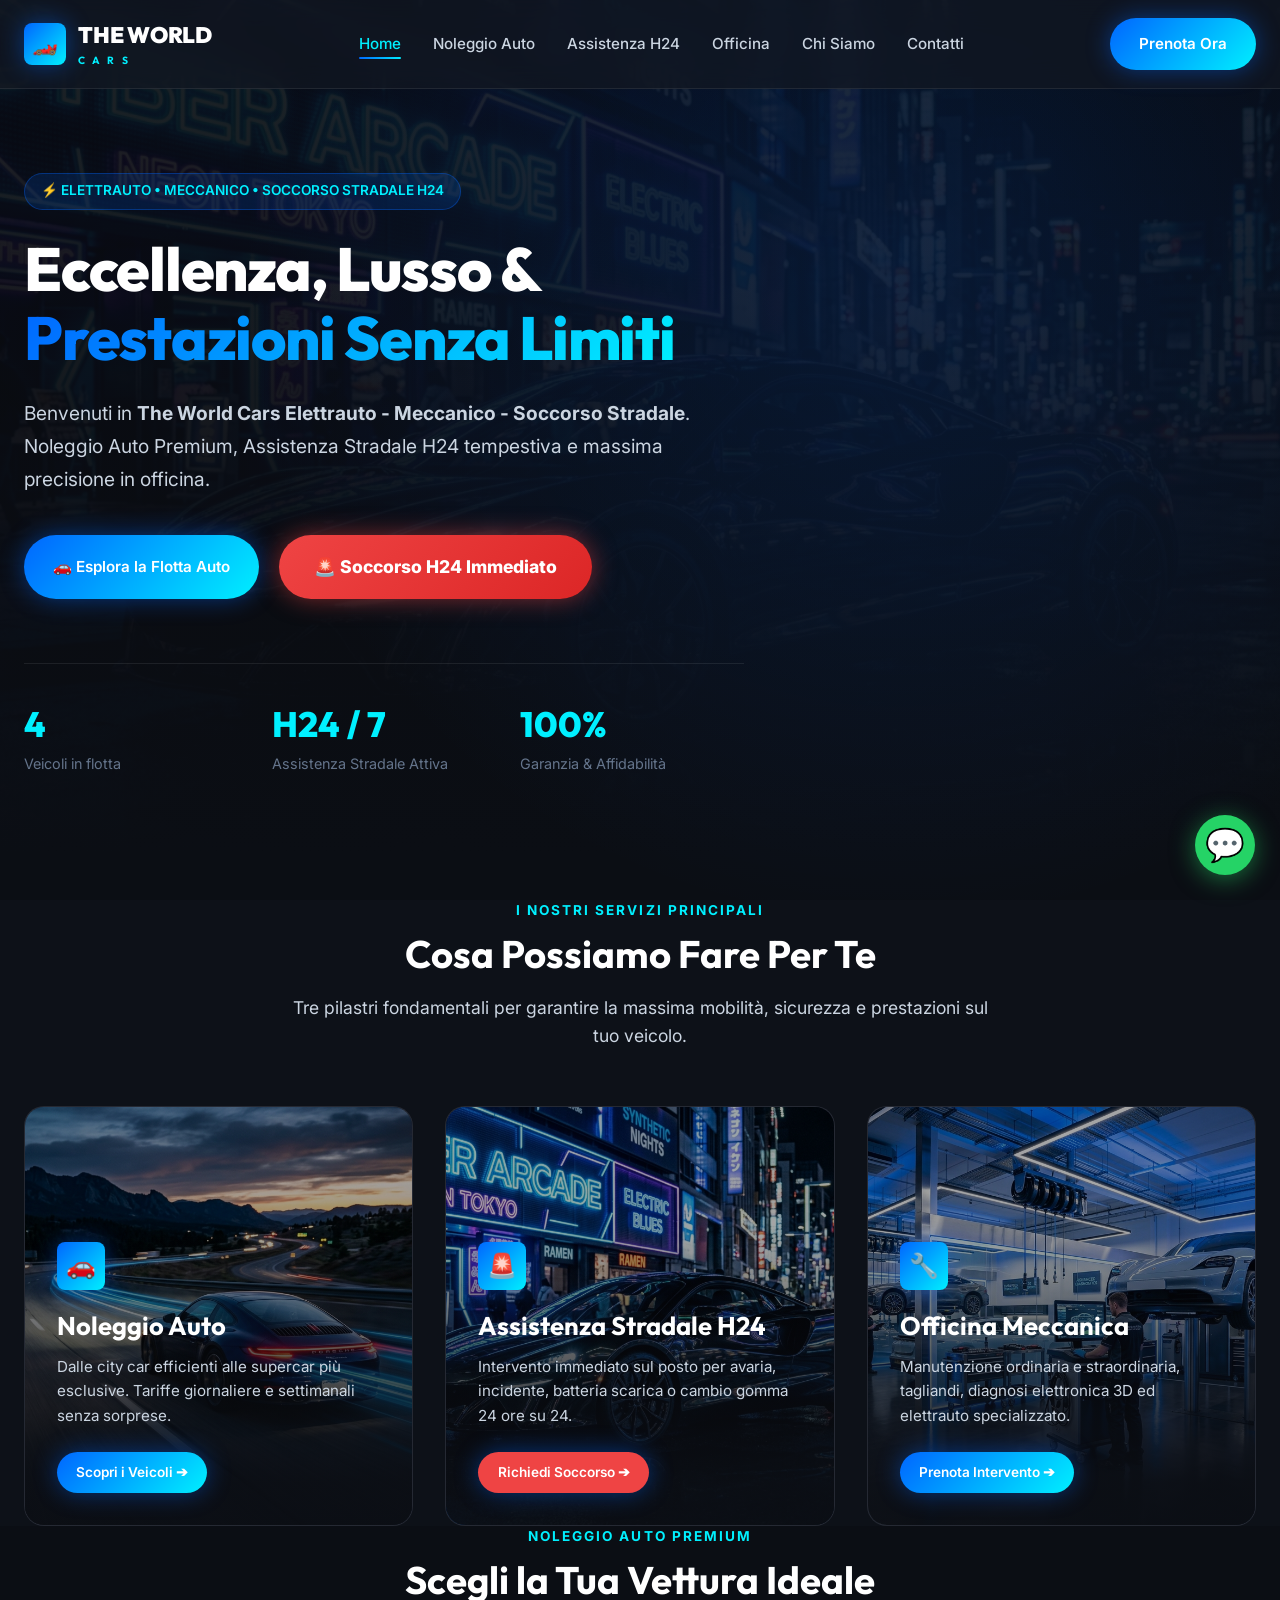
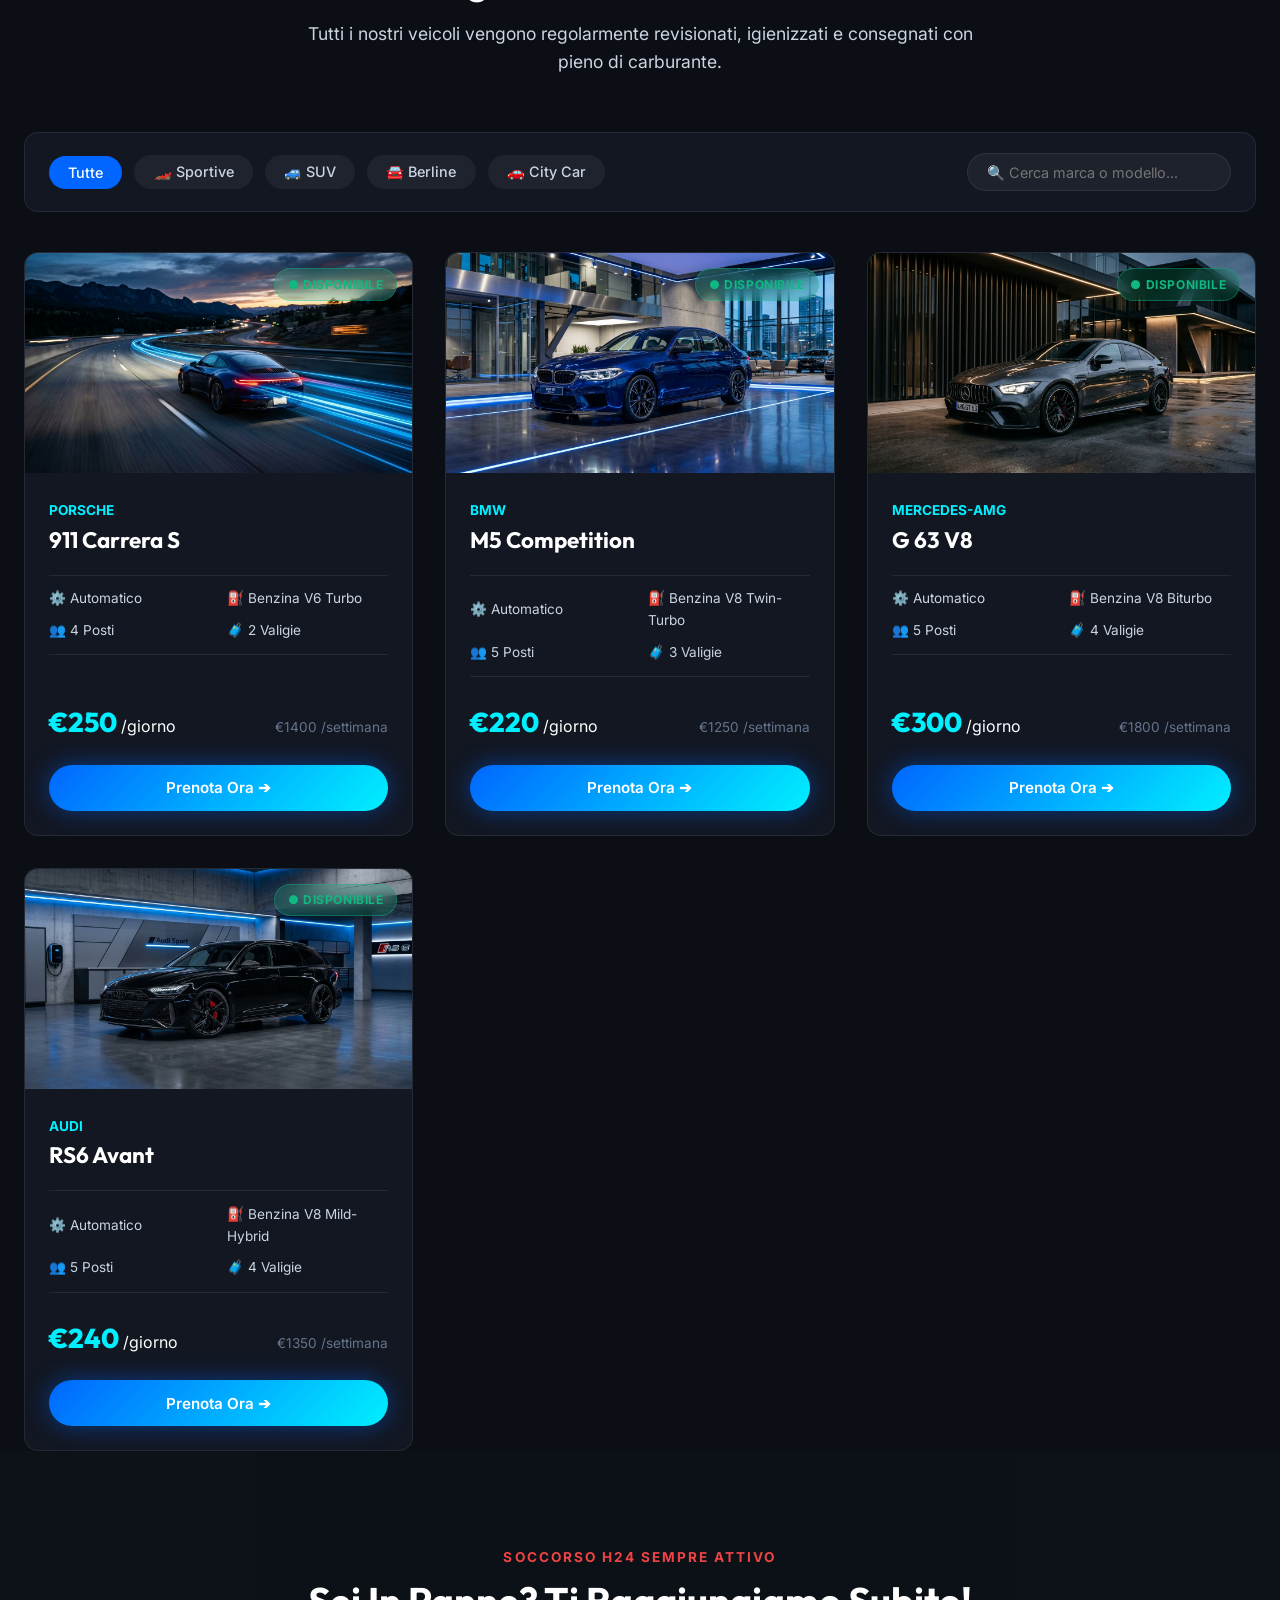
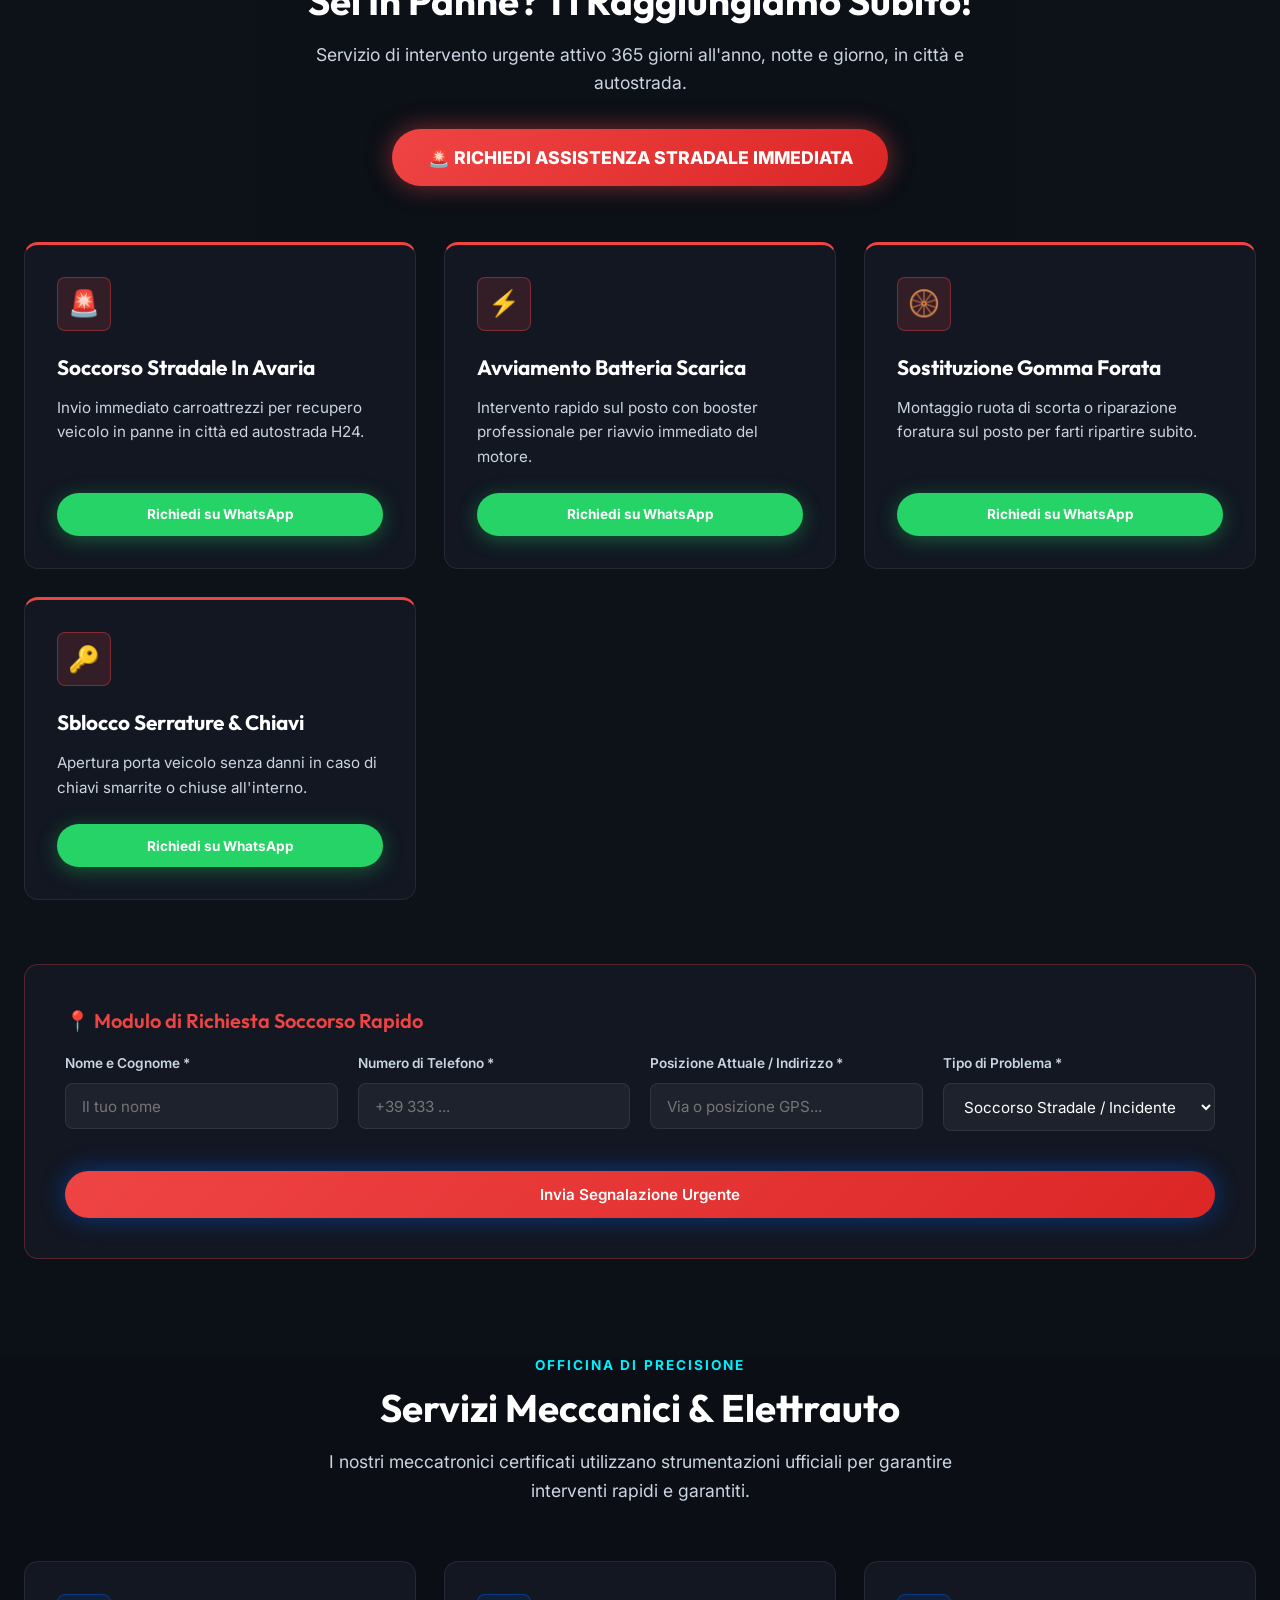
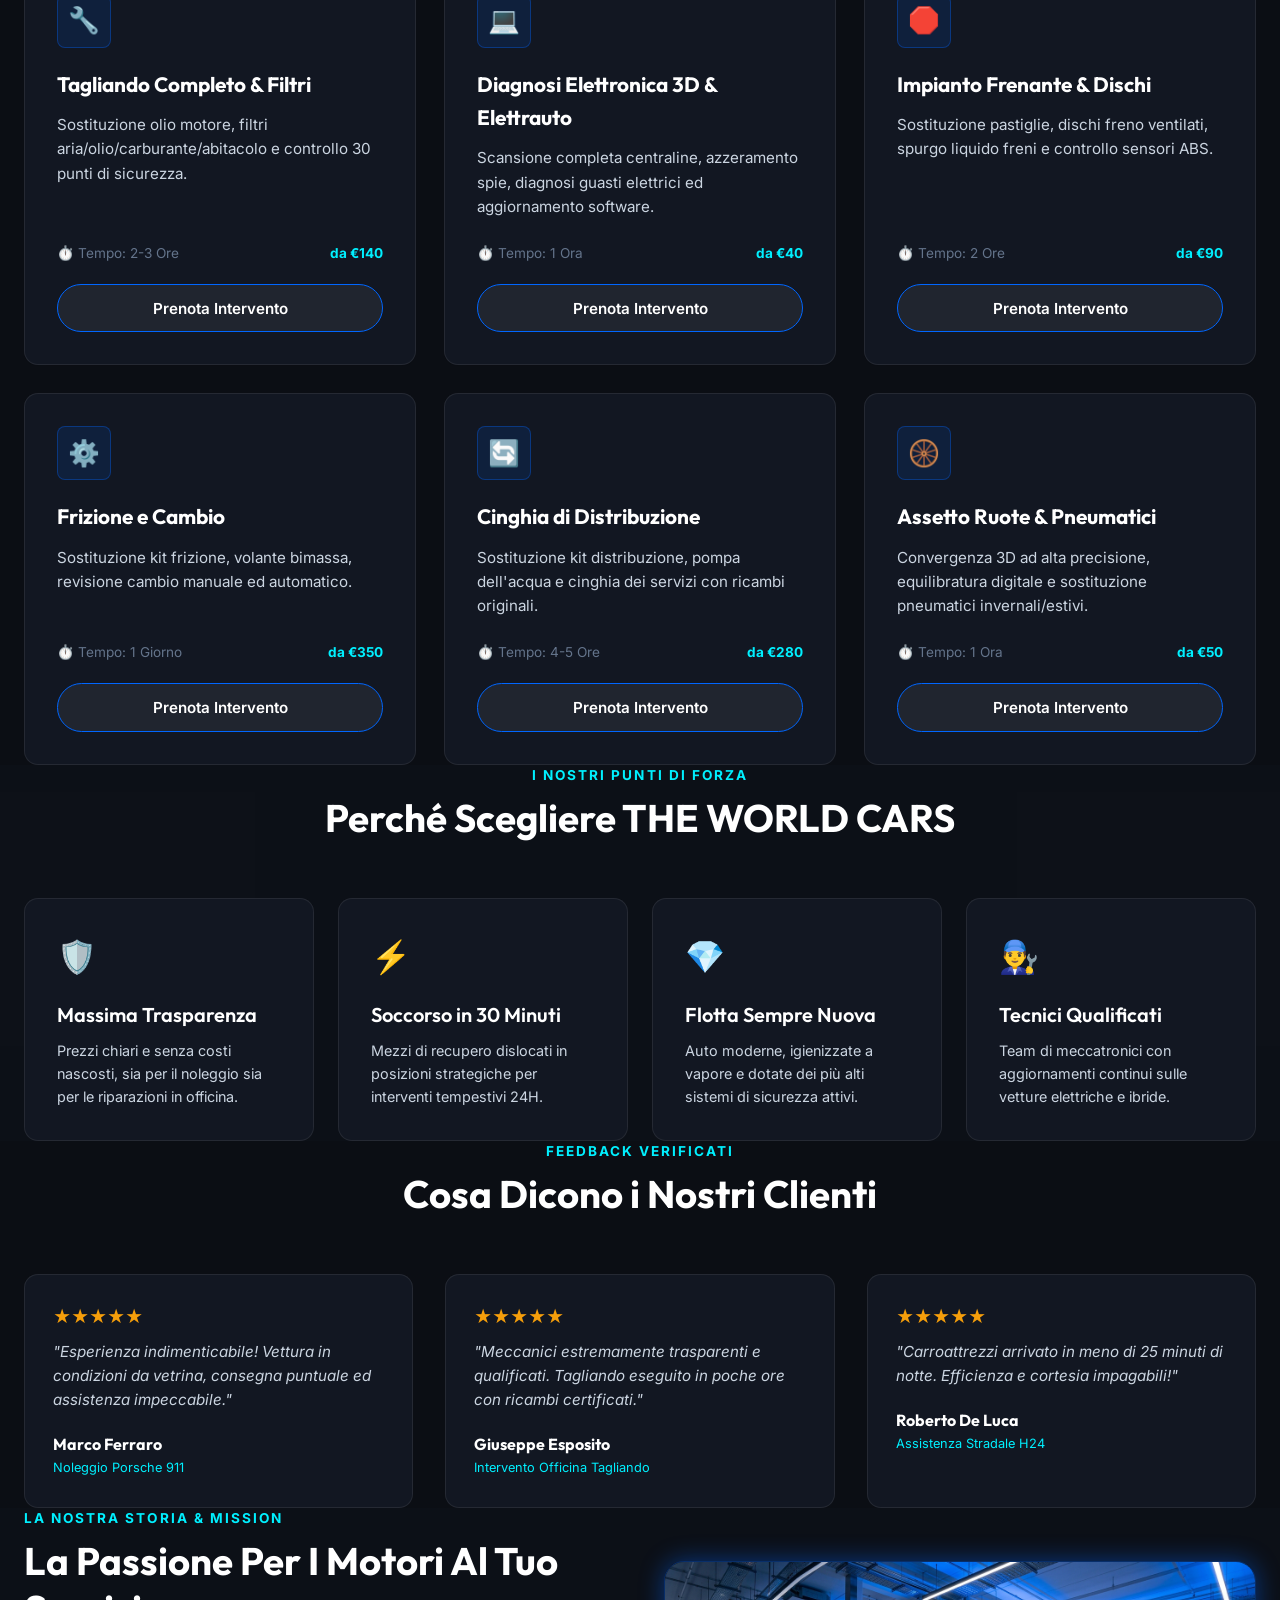
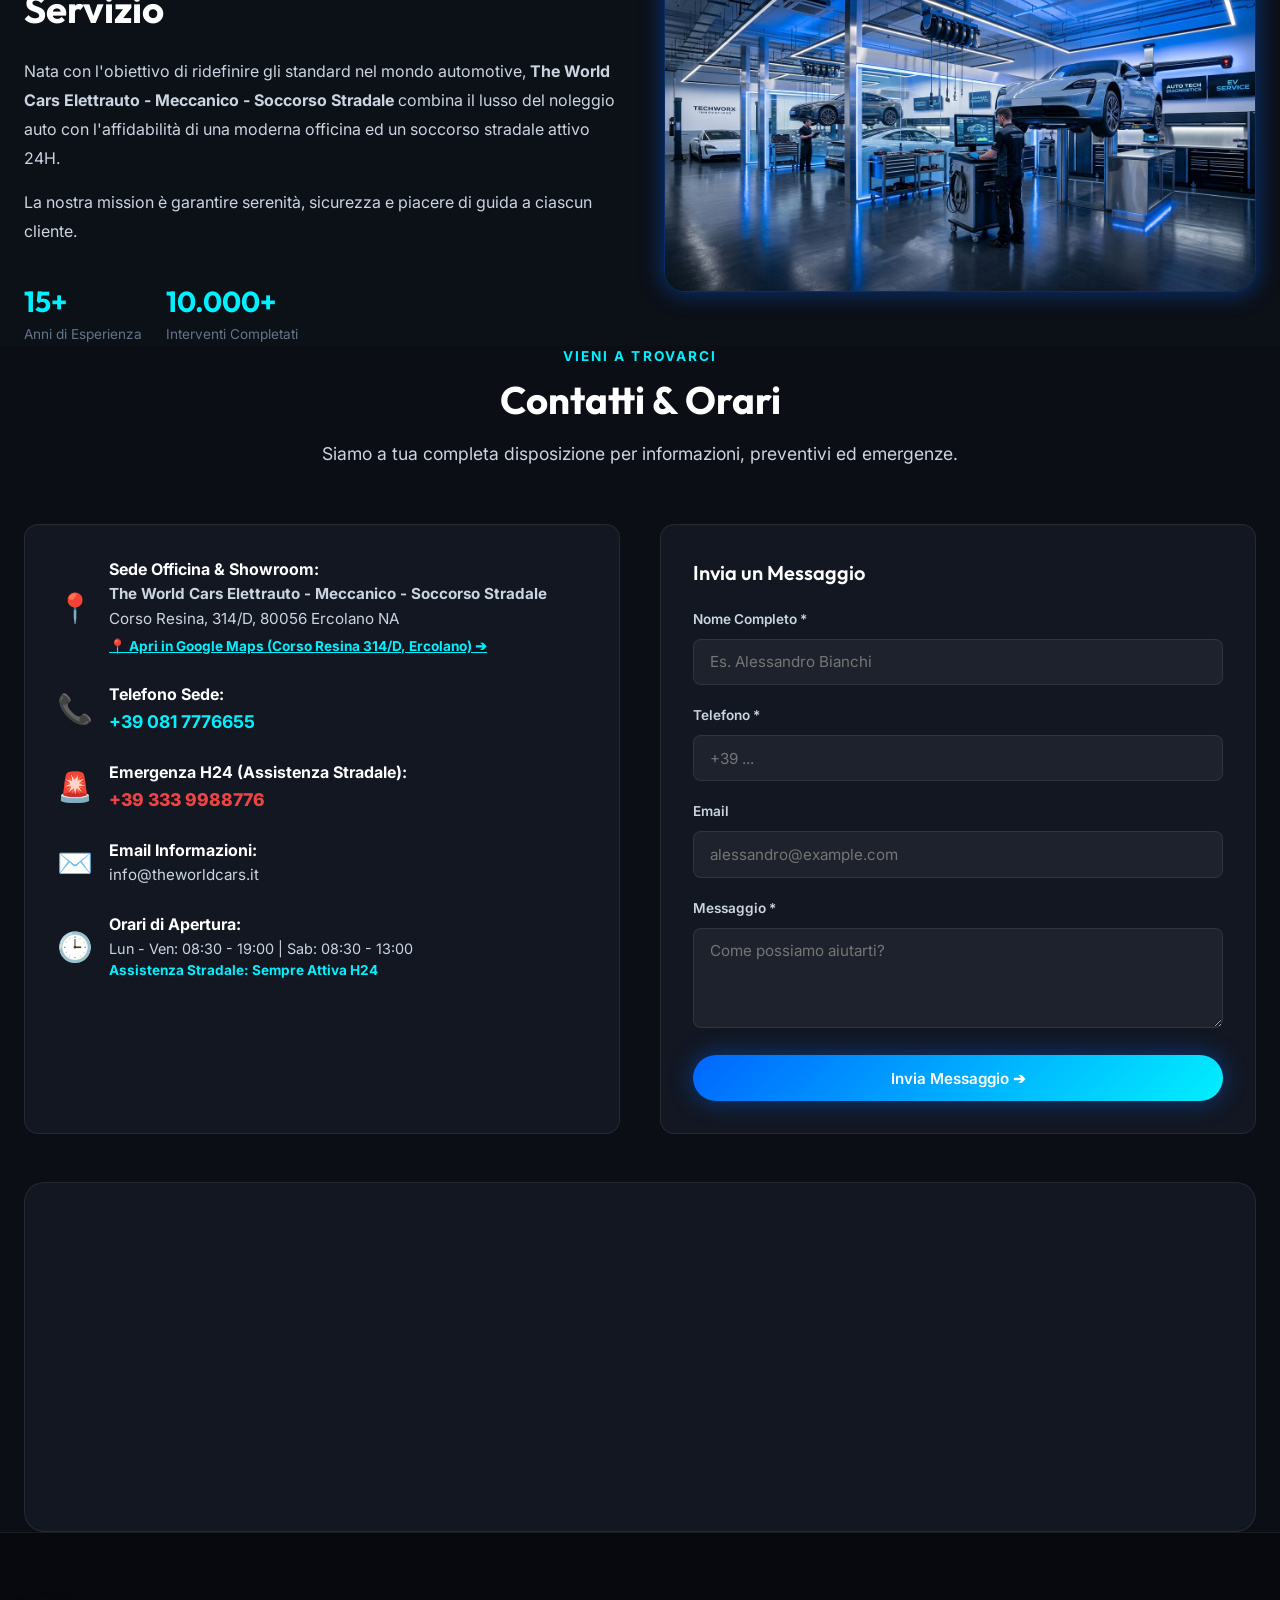
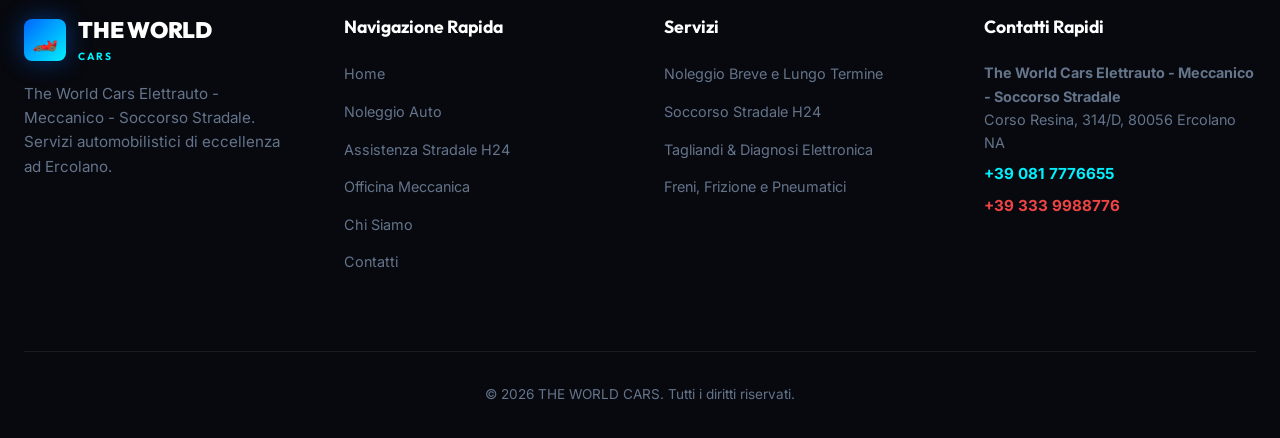
==== the-world-cars/index.html @ 3d1349ff "Versione Aggioranata SIto" ====
<!DOCTYPE html>
<html lang="it">
<head>
  <meta charset="UTF-8">
  <meta name="viewport" content="width=device-width, initial-scale=1.0">
  <title>THE WORLD CARS | Noleggio Auto, Assistenza Stradale H24 & Officina Meccanica</title>

  <!-- SEO & Meta Tags -->
  <meta name="description" content="The World Cars Elettrauto - Meccanico - Soccorso Stradale a Ercolano (NA). Noleggio auto di lusso, assistenza stradale H24 immediata ed officina meccatronica.">
  <meta name="keywords" content="noleggio auto, assistenza stradale 24h, soccorso stradale, elettrauto Ercolano, officina meccanica Ercolano, Corso Resina">
  <meta name="author" content="THE WORLD CARS">
  <meta name="robots" content="index, follow">

  <!-- Open Graph / Social Sharing -->
  <meta property="og:type" content="website">
  <meta property="og:title" content="THE WORLD CARS - Elettrauto, Meccanico & Soccorso Stradale">
  <meta property="og:description" content="Corso Resina 314/D Ercolano NA. Noleggio flotta premium, riparazioni officina e soccorso stradale 24H.">
  <meta property="og:image" content="./assets/images/hero_car.jpg">

  <!-- Stylesheet -->
  <link rel="stylesheet" href="./css/style.css">
</head>
<body>

  <!-- Floating WhatsApp Action Button -->
  <a href="https://wa.me/393339988776" id="whatsapp-float-btn" class="whatsapp-float" target="_blank" aria-label="Contattaci su WhatsApp">
    💬
  </a>

  <!-- Header Navigation -->
  <header class="navbar">
    <div class="container nav-container">
      <a href="#home" class="brand-logo">
        <div class="brand-icon">🏎️</div>
        <div>
          <span>THE WORLD</span>
          <span style="color: var(--accent-cyan); display: block; font-size: 0.65rem; font-weight: 700; letter-spacing: 0.25em;">C A R S</span>
        </div>
      </a>

      <nav>
        <ul class="nav-links">
          <li><a href="#home" class="nav-link active">Home</a></li>
          <li><a href="#noleggio" class="nav-link">Noleggio Auto</a></li>
          <li><a href="#assistenza" class="nav-link">Assistenza H24</a></li>
          <li><a href="#officina" class="nav-link">Officina</a></li>
          <li><a href="#chi-siamo" class="nav-link">Chi Siamo</a></li>
          <li><a href="#contatti" class="nav-link">Contatti</a></li>
        </ul>
      </nav>

      <div class="nav-actions">
        <a href="#noleggio" class="btn btn-primary">Prenota Ora</a>
        <button class="mobile-toggle" aria-label="Menu Mobile">☰</button>
      </div>
    </div>
  </header>

  <!-- HOME SECTION -->
  <section id="home" class="hero">
    <img src="./assets/images/hero_car.jpg" alt="THE WORLD CARS Supercar" class="hero-bg">
    <div class="hero-overlay"></div>
    <div class="container">
      <div class="hero-content">
        <div class="hero-badge">
          ⚡ ELETTRAUTO • MECCANICO • SOCCORSO STRADALE H24
        </div>
        <h1 class="heading-lg hero-title">
          Eccellenza, Lusso & <br>
          <span class="text-gradient">Prestazioni Senza Limiti</span>
        </h1>
        <p class="hero-desc">
          Benvenuti in <strong>The World Cars Elettrauto - Meccanico - Soccorso Stradale</strong>. Noleggio Auto Premium, Assistenza Stradale H24 tempestiva e massima precisione in officina.
        </p>
        <div class="hero-buttons">
          <a href="#noleggio" class="btn btn-primary">🚗 Esplora la Flotta Auto</a>
          <a href="#assistenza" class="btn btn-emergency">🚨 Soccorso H24 Immediato</a>
        </div>

        <div class="hero-stats">
          <div class="stat-item">
            <h3 id="hero-cars-count">4</h3>
            <p>Veicoli in flotta</p>
          </div>
          <div class="stat-item">
            <h3>H24 / 7</h3>
            <p>Assistenza Stradale Attiva</p>
          </div>
          <div class="stat-item">
            <h3>100%</h3>
            <p>Garanzia & Affidabilità</p>
          </div>
        </div>
      </div>
    </div>
  </section>

  <!-- TRE CATEGORIE PRINCIPALI -->
  <section class="container">
    <div class="section-header">
      <span class="section-subtitle">I Nostri Servizi Principali</span>
      <h2 class="heading-md">Cosa Possiamo Fare Per Te</h2>
      <p>Tre pilastri fondamentali per garantire la massima mobilità, sicurezza e prestazioni sul tuo veicolo.</p>
    </div>

    <div class="categories-grid">
      <div class="category-card">
        <img src="./assets/images/car_porsche_911.jpg" alt="Noleggio Auto">
        <div class="category-overlay"></div>
        <div class="category-content">
          <div class="category-icon">🚗</div>
          <h3>Noleggio Auto</h3>
          <p>Dalle city car efficienti alle supercar più esclusive. Tariffe giornaliere e settimanali senza sorprese.</p>
          <a href="#noleggio" class="btn btn-primary" style="font-size: 0.85rem; padding: 0.6rem 1.2rem;">Scopri i Veicoli ➔</a>
        </div>
      </div>

      <div class="category-card">
        <img src="./assets/images/hero_car.jpg" alt="Assistenza Stradale H24">
        <div class="category-overlay"></div>
        <div class="category-content">
          <div class="category-icon">🚨</div>
          <h3>Assistenza Stradale H24</h3>
          <p>Intervento immediato sul posto per avaria, incidente, batteria scarica o cambio gomma 24 ore su 24.</p>
          <a href="#assistenza" class="btn btn-primary" style="font-size: 0.85rem; padding: 0.6rem 1.2rem; background: var(--status-rented);">Richiedi Soccorso ➔</a>
        </div>
      </div>

      <div class="category-card">
        <img src="./assets/images/workshop_main.jpg" alt="Officina Meccanica">
        <div class="category-overlay"></div>
        <div class="category-content">
          <div class="category-icon">🔧</div>
          <h3>Officina Meccanica</h3>
          <p>Manutenzione ordinaria e straordinaria, tagliandi, diagnosi elettronica 3D ed elettrauto specializzato.</p>
          <a href="#officina" class="btn btn-primary" style="font-size: 0.85rem; padding: 0.6rem 1.2rem;">Prenota Intervento ➔</a>
        </div>
      </div>
    </div>
  </section>

  <!-- NOLEGGIO AUTO SECTION -->
  <section id="noleggio" class="container">
    <div class="section-header">
      <span class="section-subtitle">Noleggio Auto Premium</span>
      <h2 class="heading-md">Scegli la Tua Vettura Ideale</h2>
      <p>Tutti i nostri veicoli vengono regolarmente revisionati, igienizzati e consegnati con pieno di carburante.</p>
    </div>

    <div class="filter-bar">
      <div class="filter-group">
        <button class="filter-btn active" onclick="filterCategory('all', this)">Tutte</button>
        <button class="filter-btn" onclick="filterCategory('Sportive', this)">🏎️ Sportive</button>
        <button class="filter-btn" onclick="filterCategory('SUV', this)">🚙 SUV</button>
        <button class="filter-btn" onclick="filterCategory('Berline', this)">🚘 Berline</button>
        <button class="filter-btn" onclick="filterCategory('City Car', this)">🚗 City Car</button>
      </div>

      <input type="text" class="search-input" placeholder="🔍 Cerca marca o modello..." oninput="handleCarSearch(this.value)">
    </div>

    <div id="cars-grid-container" class="cars-grid">
      <!-- Generated dynamically by app.js -->
    </div>
  </section>

  <!-- ASSISTENZA STRADALE H24 SECTION -->
  <section id="assistenza">
    <div class="container">
      <div class="section-header">
        <span class="section-subtitle" style="color: #EF4444;">Soccorso H24 Sempre Attivo</span>
        <h2 class="heading-md">Sei In Panne? Ti Raggiungiamo Subito!</h2>
        <p>Servizio di intervento urgente attivo 365 giorni all'anno, notte e giorno, in città e autostrada.</p>
        <div style="margin-top: 2rem;">
          <button class="btn btn-emergency" onclick="requestEmergencyWhatsAppEnhanced('Soccorso Generico Immediato')">
            🚨 RICHIEDI ASSISTENZA STRADALE IMMEDIATA
          </button>
        </div>
      </div>

      <div id="assistenza-grid-container" class="services-grid">
        <!-- Rendered by app.js -->
      </div>

      <div class="glass-card" style="margin-top: 4rem; padding: 2.5rem; border-color: rgba(239,68,68,0.3);">
        <h3 class="heading-sm" style="margin-bottom: 1rem; color: #EF4444;">📍 Modulo di Richiesta Soccorso Rapido</h3>
        <form id="emergency-form" style="display: grid; grid-template-columns: repeat(auto-fit, minmax(240px, 1fr)); gap: 1.25rem;">
          <input type="text" name="website_hp" style="display:none" tabindex="-1" autocomplete="off">

          <div class="form-group">
            <label class="form-label">Nome e Cognome *</label>
            <input type="text" class="form-control" name="clientName" placeholder="Il tuo nome" required>
          </div>
          <div class="form-group">
            <label class="form-label">Numero di Telefono *</label>
            <input type="tel" class="form-control" name="phone" placeholder="+39 333 ..." required>
          </div>
          <div class="form-group">
            <label class="form-label">Posizione Attuale / Indirizzo *</label>
            <input type="text" class="form-control" name="location" placeholder="Via o posizione GPS..." required>
          </div>
          <div class="form-group">
            <label class="form-label">Tipo di Problema *</label>
            <select class="form-control" name="serviceType" required>
              <option value="Soccorso Stradale">Soccorso Stradale / Incidente</option>
              <option value="Batteria Scarica">Batteria Scarica</option>
              <option value="Foratura Gomma">Pneumatico Forato</option>
              <option value="Guasto Meccanico">Guasto Meccanico / Spie Accese</option>
            </select>
          </div>
          <div style="grid-column: 1/-1;">
            <button type="submit" class="btn btn-primary" style="background: linear-gradient(135deg, #EF4444 0%, #DC2626 100%); width: 100%;">
              Invia Segnalazione Urgente
            </button>
          </div>
        </form>
      </div>
    </div>
  </section>

  <!-- OFFICINA MECCANICA SECTION -->
  <section id="officina" class="container">
    <div class="section-header">
      <span class="section-subtitle">Officina di Precisione</span>
      <h2 class="heading-md">Servizi Meccanici & Elettrauto</h2>
      <p>I nostri meccatronici certificati utilizzano strumentazioni ufficiali per garantire interventi rapidi e garantiti.</p>
    </div>

    <div id="officina-grid-container" class="services-grid">
      <!-- Rendered dynamically by app.js -->
    </div>
  </section>

  <!-- PERCHÈ SCEGLIERE NOI -->
  <section class="container">
    <div class="section-header">
      <span class="section-subtitle">I Nostri Punti di Forza</span>
      <h2 class="heading-md">Perché Scegliere THE WORLD CARS</h2>
    </div>

    <div class="features-grid">
      <div class="glass-card feature-box">
        <div class="feature-icon">🛡️</div>
        <h3 class="heading-sm" style="margin-bottom: 0.5rem;">Massima Trasparenza</h3>
        <p style="color: var(--text-secondary); font-size: 0.9rem;">Prezzi chiari e senza costi nascosti, sia per il noleggio sia per le riparazioni in officina.</p>
      </div>
      <div class="glass-card feature-box">
        <div class="feature-icon">⚡</div>
        <h3 class="heading-sm" style="margin-bottom: 0.5rem;">Soccorso in 30 Minuti</h3>
        <p style="color: var(--text-secondary); font-size: 0.9rem;">Mezzi di recupero dislocati in posizioni strategiche per interventi tempestivi 24H.</p>
      </div>
      <div class="glass-card feature-box">
        <div class="feature-icon">💎</div>
        <h3 class="heading-sm" style="margin-bottom: 0.5rem;">Flotta Sempre Nuova</h3>
        <p style="color: var(--text-secondary); font-size: 0.9rem;">Auto moderne, igienizzate a vapore e dotate dei più alti sistemi di sicurezza attivi.</p>
      </div>
      <div class="glass-card feature-box">
        <div class="feature-icon">👨‍🔧</div>
        <h3 class="heading-sm" style="margin-bottom: 0.5rem;">Tecnici Qualificati</h3>
        <p style="color: var(--text-secondary); font-size: 0.9rem;">Team di meccatronici con aggiornamenti continui sulle vetture elettriche e ibride.</p>
      </div>
    </div>
  </section>

  <!-- RECENSIONI CLIENTI -->
  <section class="container">
    <div class="section-header">
      <span class="section-subtitle">Feedback Verificati</span>
      <h2 class="heading-md">Cosa Dicono i Nostri Clienti</h2>
    </div>

    <div id="reviews-grid-container" style="display: grid; grid-template-columns: repeat(auto-fit, minmax(300px, 1fr)); gap: 2rem;">
      <!-- Rendered by app.js -->
    </div>
  </section>

  <!-- CHI SIAMO SECTION -->
  <section id="chi-siamo" class="container">
    <div style="display: grid; grid-template-columns: repeat(auto-fit, minmax(320px, 1fr)); gap: 3rem; align-items: center;">
      <div>
        <span class="section-subtitle">La Nostra Storia & Mission</span>
        <h2 class="heading-md" style="margin-bottom: 1.5rem;">La Passione Per I Motori Al Tuo Servizio</h2>
        <p style="color: var(--text-secondary); margin-bottom: 1rem; line-height: 1.8;">
          Nata con l'obiettivo di ridefinire gli standard nel mondo automotive, <strong>The World Cars Elettrauto - Meccanico - Soccorso Stradale</strong> combina il lusso del noleggio auto con l'affidabilità di una moderna officina ed un soccorso stradale attivo 24H.
        </p>
        <p style="color: var(--text-secondary); margin-bottom: 2rem; line-height: 1.8;">
          La nostra mission è garantire serenità, sicurezza e piacere di guida a ciascun cliente.
        </p>
        <div style="display: flex; gap: 1.5rem;">
          <div>
            <strong style="font-family: var(--font-heading); font-size: 1.8rem; color: var(--accent-cyan);">15+</strong>
            <p style="font-size: 0.85rem; color: var(--text-muted);">Anni di Esperienza</p>
          </div>
          <div>
            <strong style="font-family: var(--font-heading); font-size: 1.8rem; color: var(--accent-cyan);">10.000+</strong>
            <p style="font-size: 0.85rem; color: var(--text-muted);">Interventi Completati</p>
          </div>
        </div>
      </div>
      <div>
        <img src="./assets/images/workshop_main.jpg" alt="Officina THE WORLD CARS" style="border-radius: var(--radius-lg); border: 1px solid var(--border-glow); box-shadow: var(--accent-glow);">
      </div>
    </div>
  </section>

  <!-- CONTATTI SECTION -->
  <section id="contatti" class="container">
    <div class="section-header">
      <span class="section-subtitle">Vieni a Trovarci</span>
      <h2 class="heading-md">Contatti & Orari</h2>
      <p>Siamo a tua completa disposizione per informazioni, preventivi ed emergenze.</p>
    </div>

    <div style="display: grid; grid-template-columns: repeat(auto-fit, minmax(320px, 1fr)); gap: 2.5rem;">
      <div class="glass-card" style="padding: 2rem; display: flex; flex-direction: column; gap: 1.5rem;">
        <div style="display: flex; gap: 1rem; align-items: center;">
          <div style="font-size: 1.8rem;">📍</div>
          <div>
            <strong>Sede Officina & Showroom:</strong>
            <p class="ui-address" style="color: var(--text-secondary); font-size: 0.95rem;">
              <strong>The World Cars Elettrauto - Meccanico - Soccorso Stradale</strong><br>
              Corso Resina, 314/D, 80056 Ercolano NA
            </p>
            <a href="https://maps.app.goo.gl/b8wTJY17sJqH7vMRA" target="_blank" style="color: var(--accent-cyan); font-size: 0.85rem; font-weight: 700; text-decoration: underline; display: inline-block; margin-top: 0.3rem;">
              📍 Apri in Google Maps (Corso Resina 314/D, Ercolano) ➔
            </a>
          </div>
        </div>

        <div style="display: flex; gap: 1rem; align-items: center;">
          <div style="font-size: 1.8rem;">📞</div>
          <div>
            <strong>Telefono Sede:</strong>
            <p class="ui-phone" style="color: var(--accent-cyan); font-weight: 700; font-size: 1.1rem;">+39 081 7776655</p>
          </div>
        </div>

        <div style="display: flex; gap: 1rem; align-items: center;">
          <div style="font-size: 1.8rem;">🚨</div>
          <div>
            <strong>Emergenza H24 (Assistenza Stradale):</strong>
            <p class="ui-emergency-phone" style="color: #EF4444; font-weight: 800; font-size: 1.1rem;">+39 333 9988776</p>
          </div>
        </div>

        <div style="display: flex; gap: 1rem; align-items: center;">
          <div style="font-size: 1.8rem;">✉️</div>
          <div>
            <strong>Email Informazioni:</strong>
            <p class="ui-email" style="color: var(--text-secondary); font-size: 0.95rem;">info@theworldcars.it</p>
          </div>
        </div>

        <div style="display: flex; gap: 1rem; align-items: center;">
          <div style="font-size: 1.8rem;">🕒</div>
          <div>
            <strong>Orari di Apertura:</strong>
            <p style="color: var(--text-secondary); font-size: 0.9rem;">Lun - Ven: 08:30 - 19:00 | Sab: 08:30 - 13:00</p>
            <p style="color: var(--accent-cyan); font-size: 0.85rem; font-weight: 700;">Assistenza Stradale: Sempre Attiva H24</p>
          </div>
        </div>
      </div>

      <div class="glass-card" style="padding: 2rem;">
        <h3 class="heading-sm" style="margin-bottom: 1.25rem;">Invia un Messaggio</h3>
        <form id="contact-form">
          <input type="text" name="website_hp" style="display:none" tabindex="-1" autocomplete="off">

          <div class="form-group">
            <label class="form-label">Nome Completo *</label>
            <input type="text" class="form-control" name="name" required placeholder="Es. Alessandro Bianchi">
          </div>
          <div class="form-group">
            <label class="form-label">Telefono *</label>
            <input type="tel" class="form-control" name="phone" required placeholder="+39 ...">
          </div>
          <div class="form-group">
            <label class="form-label">Email</label>
            <input type="email" class="form-control" name="email" placeholder="alessandro@example.com">
          </div>
          <div class="form-group">
            <label class="form-label">Messaggio *</label>
            <textarea class="form-control" name="message" required placeholder="Come possiamo aiutarti?"></textarea>
          </div>
          <button type="submit" class="btn btn-primary" style="width: 100%;">Invia Messaggio ➔</button>
        </form>
      </div>
    </div>

    <!-- Google Map Embed with Exact Ercolano Address -->
    <div class="glass-card" style="margin-top: 3rem; overflow: hidden; height: 350px; border-radius: var(--radius-lg);">
      <iframe id="google-map-iframe" title="Google Map Showroom" src="https://maps.google.com/maps?q=Corso%20Resina,%20314/D,%2080056%20Ercolano%20NA&z=16&output=embed" width="100%" height="100%" style="border:0; filter: invert(90%) hue-rotate(180deg);" allowfullscreen="" loading="lazy"></iframe>
    </div>
  </section>

  <!-- FOOTER -->
  <footer class="footer">
    <div class="container">
      <div class="footer-grid">
        <div class="footer-brand">
          <div class="brand-logo">
            <div class="brand-icon">🏎️</div>
            <div>
              <span>THE WORLD</span>
              <span style="color: var(--accent-cyan); display: block; font-size: 0.65rem; font-weight: 700;">C A R S</span>
            </div>
          </div>
          <p>The World Cars Elettrauto - Meccanico - Soccorso Stradale. Servizi automobilistici di eccellenza ad Ercolano.</p>
        </div>

        <div>
          <h4 class="footer-title">Navigazione Rapida</h4>
          <ul class="footer-links">
            <li><a href="#home">Home</a></li>
            <li><a href="#noleggio">Noleggio Auto</a></li>
            <li><a href="#assistenza">Assistenza Stradale H24</a></li>
            <li><a href="#officina">Officina Meccanica</a></li>
            <li><a href="#chi-siamo">Chi Siamo</a></li>
            <li><a href="#contatti">Contatti</a></li>
          </ul>
        </div>

        <div>
          <h4 class="footer-title">Servizi</h4>
          <ul class="footer-links">
            <li><a href="#noleggio">Noleggio Breve e Lungo Termine</a></li>
            <li><a href="#assistenza">Soccorso Stradale H24</a></li>
            <li><a href="#officina">Tagliandi & Diagnosi Elettronica</a></li>
            <li><a href="#officina">Freni, Frizione e Pneumatici</a></li>
          </ul>
        </div>

        <div>
          <h4 class="footer-title">Contatti Rapidi</h4>
          <p class="ui-address" style="color: var(--text-muted); font-size: 0.9rem; margin-bottom: 0.5rem;">Corso Resina, 314/D, Ercolano NA</p>
          <p class="ui-phone" style="color: var(--accent-cyan); font-weight: 700; font-size: 0.95rem; margin-bottom: 0.5rem;">Tel: +39 081 7776655</p>
          <p class="ui-emergency-phone" style="color: #EF4444; font-weight: 700; font-size: 0.95rem;">H24: +39 333 9988776</p>
        </div>
      </div>

      <div class="footer-bottom">
        <p>&copy; 2026 THE WORLD CARS. Tutti i diritti riservati.</p>
      </div>
    </div>
  </footer>

  <!-- CAR DETAIL & BOOKING MODAL -->
  <div id="car-modal" class="modal-backdrop">
    <div class="modal-container">
      <button class="modal-close" aria-label="Chiudi">✕</button>
      <div id="car-modal-content">
        <!-- Rendered by app.js -->
      </div>
    </div>
  </div>

  <!-- EDIT EXISTING CAR MODAL WITH DRAG & DROP -->
  <div id="edit-car-modal" class="modal-backdrop">
    <div class="modal-container" style="max-width: 700px;">
      <button class="modal-close" aria-label="Chiudi">✕</button>
      <h2 class="heading-md" style="margin-bottom: 1.5rem;">✏️ Modifica Dettagli Veicolo</h2>
      <form id="edit-car-form" onsubmit="handleEditCarSubmit(event)" style="display: grid; grid-template-columns: repeat(auto-fit, minmax(240px, 1fr)); gap: 1.25rem;">
        <input type="hidden" name="carId">

        <div class="form-group">
          <label class="form-label">Marca *</label>
          <input type="text" class="form-control" name="brand" required>
        </div>

        <div class="form-group">
          <label class="form-label">Modello *</label>
          <input type="text" class="form-control" name="model" required>
        </div>

        <div class="form-group">
          <label class="form-label">Categoria *</label>
          <select class="form-control" name="category" required>
            <option value="Sportive">Sportive</option>
            <option value="SUV">SUV</option>
            <option value="Berline">Berline</option>
            <option value="City Car">City Car</option>
          </select>
        </div>

        <div class="form-group">
          <label class="form-label">Cambio *</label>
          <select class="form-control" name="gearbox" required>
            <option value="Automatico">Automatico</option>
            <option value="Manuale">Manuale</option>
          </select>
        </div>

        <div class="form-group">
          <label class="form-label">Alimentazione *</label>
          <input type="text" class="form-control" name="fuel" required>
        </div>

        <div class="form-group">
          <label class="form-label">Posti</label>
          <input type="number" class="form-control" name="seats" required>
        </div>

        <div class="form-group">
          <label class="form-label">Bagagli</label>
          <input type="text" class="form-control" name="luggage" required>
        </div>

        <div class="form-group">
          <label class="form-label">Prezzo al Giorno (€) *</label>
          <input type="number" class="form-control" name="priceDaily" required>
        </div>

        <div class="form-group">
          <label class="form-label">Prezzo alla Settimana (€) *</label>
          <input type="number" class="form-control" name="priceWeekly" required>
        </div>

        <div class="form-group" style="grid-column: 1/-1;">
          <label class="form-label">Immagine Auto (Upload File / Drag & Drop o URL) *</label>
          <div class="dropzone">
            <p>📁 Trascina qui l'immagine dell'auto o <strong>clicca per caricare</strong></p>
            <input type="file" accept="image/*" style="display: none;">
            <img class="dropzone-preview" style="display: none;">
          </div>
          <input type="text" class="form-control" name="image" placeholder="URL immagine o dati caricati..." required>
        </div>

        <div class="form-group" style="grid-column: 1/-1;">
          <label class="form-label">Descrizione Veicolo</label>
          <textarea class="form-control" name="description"></textarea>
        </div>

        <div style="grid-column: 1/-1;">
          <button type="submit" class="btn btn-primary" style="width: 100%;">💾 Salva Modifiche Veicolo</button>
        </div>
      </form>
    </div>
  </div>

  <!-- OFFICINA BOOKING MODAL -->
  <div id="officina-modal" class="modal-backdrop">
    <div class="modal-container">
      <button class="modal-close" aria-label="Chiudi">✕</button>
      <h2 class="heading-md" style="margin-bottom: 1.5rem;">Prenota Intervento in Officina</h2>
      <form id="officina-booking-form">
        <input type="text" name="website_hp" style="display:none" tabindex="-1" autocomplete="off">

        <div class="form-group">
          <label class="form-label">Servizio Richiesto *</label>
          <select class="form-control" name="serviceName" id="officina-service-select" required>
            <option value="Tagliando Completo">Tagliando Completo</option>
            <option value="Diagnosi Elettronica">Diagnosi Elettronica</option>
            <option value="Impianto Frenante & Dischi">Impianto Frenante & Dischi</option>
            <option value="Frizione e Cambio">Frizione e Cambio</option>
            <option value="Cinghia di Distribuzione">Cinghia di Distribuzione</option>
            <option value="Cambio Olio & Filtri">Cambio Olio & Filtri</option>
            <option value="Assetto e Convergenza">Assetto e Convergenza</option>
            <option value="Sospensioni ed Ammortizzatori">Sospensioni ed Ammortizzatori</option>
            <option value="Pneumatici & Equilibratura">Pneumatici & Equilibratura</option>
          </select>
        </div>

        <div style="display: grid; grid-template-columns: 1fr 1fr; gap: 1rem;">
          <div class="form-group">
            <label class="form-label">Data Preferita *</label>
            <input type="date" class="form-control" name="date" required>
          </div>
          <div class="form-group">
            <label class="form-label">Marca & Modello Veicolo *</label>
            <input type="text" class="form-control" name="vehicle" placeholder="Es. Audi A4 2021" required>
          </div>
        </div>

        <div class="form-group">
          <label class="form-label">Nome e Cognome *</label>
          <input type="text" class="form-control" name="clientName" placeholder="Es. Marco Rossi" required>
        </div>

        <div class="form-group">
          <label class="form-label">Telefono / WhatsApp *</label>
          <input type="tel" class="form-control" name="phone" placeholder="+39 333 ..." required>
        </div>

        <div class="form-group">
          <label class="form-label">Email (Facoltativa)</label>
          <input type="email" class="form-control" name="email" placeholder="marco@example.com">
        </div>

        <div class="form-group">
          <label class="form-label">Note Aggiuntive / Sintomi del Guasto</label>
          <textarea class="form-control" name="notes" placeholder="Descrivi eventuali rumori, spie o sintomi..."></textarea>
        </div>

        <button type="submit" class="btn btn-primary" style="width: 100%; margin-top: 1rem;">
          Conferma Prenotazione Officina
        </button>
      </form>
    </div>
  </div>

  <!-- ADMIN ADD/EDIT OFFICINA SERVICE MODAL -->
  <div id="officina-service-modal" class="modal-backdrop">
    <div class="modal-container" style="max-width: 600px;">
      <button class="modal-close" aria-label="Chiudi">✕</button>
      <h2 id="officina-service-modal-title" class="heading-md" style="margin-bottom: 1.5rem;">Gestione Servizio Officina</h2>
      <form id="officina-service-form" onsubmit="handleOfficinaServiceSubmit(event)">
        <input type="hidden" name="serviceId">

        <div class="form-group">
          <label class="form-label">Scegli Emoticon / Icona *</label>
          <select class="form-control" name="icon" required>
            <option value="🔧">🔧 Chiave Meccanica</option>
            <option value="💻">💻 Computer Diagnosi</option>
            <option value="🛑">🛑 Freni e Dischi</option>
            <option value="⚙️">⚙️ Ingranaggi & Cambio</option>
            <option value="🔄">🔄 Cinghia & Distribuzione</option>
            <option value="🛢️">🛢️ Olio & Filtri</option>
            <option value="🎯">🎯 Convergenza & Assetto</option>
            <option value="🏗️">🏗️ Ammortizzatori</option>
            <option value="🛞">🛞 Pneumatici</option>
          </select>
        </div>

        <div class="form-group">
          <label class="form-label">Titolo Servizio *</label>
          <input type="text" class="form-control" name="title" required placeholder="Es. Tagliando Completo">
        </div>

        <div class="form-group">
          <label class="form-label">Descrizione *</label>
          <textarea class="form-control" name="description" required placeholder="Descrizione dettagliata..."></textarea>
        </div>

        <div style="display: grid; grid-template-columns: 1fr 1fr; gap: 1rem;">
          <div class="form-group">
            <label class="form-label">Tempo Stimato *</label>
            <input type="text" class="form-control" name="time" required placeholder="Es. 2-3 Ore">
          </div>
          <div class="form-group">
            <label class="form-label">Prezzo Indicativo *</label>
            <input type="text" class="form-control" name="price" required placeholder="Es. da €140">
          </div>
        </div>

        <button type="submit" class="btn btn-primary" style="width: 100%; margin-top: 1rem;">💾 Salva Servizio Officina</button>
      </form>
    </div>
  </div>

  <!-- ADMIN ADD/EDIT ASSISTENZA SERVICE MODAL -->
  <div id="assistenza-service-modal" class="modal-backdrop">
    <div class="modal-container" style="max-width: 600px;">
      <button class="modal-close" aria-label="Chiudi">✕</button>
      <h2 id="assistenza-service-modal-title" class="heading-md" style="margin-bottom: 1.5rem;">Gestione Servizio Soccorso Stradale</h2>
      <form id="assistenza-service-form" onsubmit="handleAssistenzaServiceSubmit(event)">
        <input type="hidden" name="serviceId">

        <div class="form-group">
          <label class="form-label">Scegli Emoticon / Icona *</label>
          <select class="form-control" name="icon" required>
            <option value="🚨">🚨 Lampeggiante Emergenza</option>
            <option value="⚡">⚡ Batteria & Avviamento</option>
            <option value="🛞">🛞 Foratura Gomma</option>
            <option value="🔑">🔑 Sblocco Serrature</option>
            <option value="🚛">🚛 Carroattrezzi</option>
            <option value="🏎️">🏎️ Recupero Veloce</option>
          </select>
        </div>

        <div class="form-group">
          <label class="form-label">Titolo Servizio *</label>
          <input type="text" class="form-control" name="title" required placeholder="Es. Soccorso In Avaria">
        </div>

        <div class="form-group">
          <label class="form-label">Descrizione *</label>
          <textarea class="form-control" name="description" required placeholder="Descrizione dell'intervento..."></textarea>
        </div>

        <div class="form-group">
          <label class="form-label">Tempo Medio Arrivo *</label>
          <input type="text" class="form-control" name="time" required placeholder="Es. 30 Minuti">
        </div>

        <button type="submit" class="btn btn-primary" style="width: 100%; margin-top: 1rem;">💾 Salva Servizio Soccorso</button>
      </form>
    </div>
  </div>

  <!-- ADMIN PANEL MODAL -->
  <div id="admin-modal" class="modal-backdrop">
    <div class="modal-container" style="max-width: 1050px;">
      <button class="modal-close" aria-label="Chiudi">✕</button>

      <div id="admin-login-box" style="max-width: 400px; margin: 2rem auto; text-align: center;">
        <div style="font-size: 3rem; margin-bottom: 1rem;">🔒</div>
        <h2 class="heading-md" style="margin-bottom: 0.5rem;">Accesso Amministratore</h2>
        <p style="color: var(--text-muted); font-size: 0.9rem; margin-bottom: 1.5rem;">Inserisci la password di amministrazione per accedere al pannello di controllo.</p>

        <form onsubmit="handleAdminLogin(event)">
          <div class="form-group">
            <input type="password" id="admin-password-input" class="form-control" placeholder="Password Amministratore" required>
          </div>
          <button type="submit" class="btn btn-primary" style="width: 100%;">Accedi con Hash SHA-256</button>
        </form>
      </div>

      <div id="admin-dashboard-box" style="display: none;">
        <div class="admin-header">
          <div>
            <h2 class="heading-md">Pannello Amministratore</h2>
            <p style="color: var(--text-muted); font-size: 0.9rem;">Gestione flotta auto, servizi officina & soccorso, richieste e configurazione.</p>
          </div>
          <div style="display: flex; gap: 1rem; align-items: center;">
            <span style="font-size: 0.85rem; color: var(--accent-cyan); background: rgba(0,102,255,0.15); padding: 0.4rem 0.8rem; border-radius: var(--radius-full);" id="admin-stat-requests">0 Nuove</span>
            <span style="font-size: 0.85rem; color: #10B981; background: rgba(16,185,129,0.15); padding: 0.4rem 0.8rem; border-radius: var(--radius-full);" id="admin-stat-cars">0 Disponibili</span>
            <button class="btn btn-secondary" style="padding: 0.4rem 0.8rem; font-size: 0.8rem; background: rgba(239,68,68,0.2);" onclick="handleAdminLogout()">🚪 Logout</button>
          </div>
        </div>

        <div class="admin-tabs">
          <button class="admin-tab-btn active" data-tab="requests">📋 Richieste Ricevute</button>
          <button class="admin-tab-btn" data-tab="cars">🚗 Flotta Auto</button>
          <button class="admin-tab-btn" data-tab="addcar">➕ Aggiungi Auto</button>
          <button class="admin-tab-btn" data-tab="services">⚙️ Servizi Officina & Soccorso</button>
          <button class="admin-tab-btn" data-tab="settings">🛠️ Impostazioni, Logo & Gmail</button>
        </div>

        <!-- TAB 1: Requests -->
        <div id="admin-tab-requests" class="admin-tab-content">
          <div style="margin-bottom: 1rem;">
            <input type="text" class="search-input" placeholder="🔍 Cerca cliente, telefono o tipo..." style="width: 100%;" oninput="handleAdminSearch(this.value)">
          </div>

          <div class="table-responsive">
            <table class="admin-table">
              <thead>
                <tr>
                  <th>ID</th>
                  <th>Tipo</th>
                  <th>Cliente</th>
                  <th>Veicolo/Servizio</th>
                  <th>Date</th>
                  <th>Stato</th>
                  <th>Azione</th>
                </tr>
              </thead>
              <tbody id="admin-requests-table-body">
                <!-- Rendered by admin.js -->
              </tbody>
            </table>
          </div>
        </div>

        <!-- TAB 2: Manage Cars -->
        <div id="admin-tab-cars" class="admin-tab-content" style="display: none;">
          <div class="table-responsive">
            <table class="admin-table">
              <thead>
                <tr>
                  <th>Foto</th>
                  <th>Veicolo</th>
                  <th>Categoria</th>
                  <th>Prezzo</th>
                  <th>Disponibilità</th>
                  <th>Azioni</th>
                </tr>
              </thead>
              <tbody id="admin-cars-table-body">
                <!-- Rendered by admin.js -->
              </tbody>
            </table>
          </div>
        </div>

        <!-- TAB 3: Add Car Form with Drag & Drop -->
        <div id="admin-tab-addcar" class="admin-tab-content" style="display: none;">
          <form onsubmit="handleAddCarSubmit(event)" style="display: grid; grid-template-columns: repeat(auto-fit, minmax(240px, 1fr)); gap: 1.25rem;">
            <div class="form-group">
              <label class="form-label">Marca *</label>
              <input type="text" class="form-control" name="brand" placeholder="Es. BMW, Porsche" required>
            </div>

            <div class="form-group">
              <label class="form-label">Modello *</label>
              <input type="text" class="form-control" name="model" placeholder="Es. M4 Coupe" required>
            </div>

            <div class="form-group">
              <label class="form-label">Categoria *</label>
              <select class="form-control" name="category" required>
                <option value="Sportive">Sportive</option>
                <option value="SUV">SUV</option>
                <option value="Berline">Berline</option>
                <option value="City Car">City Car</option>
              </select>
            </div>

            <div class="form-group">
              <label class="form-label">Cambio *</label>
              <select class="form-control" name="gearbox" required>
                <option value="Automatico">Automatico</option>
                <option value="Manuale">Manuale</option>
              </select>
            </div>

            <div class="form-group">
              <label class="form-label">Alimentazione *</label>
              <input type="text" class="form-control" name="fuel" placeholder="Benzina V8, Diesel Hybrid..." required>
            </div>

            <div class="form-group">
              <label class="form-label">Prezzo al Giorno (€) *</label>
              <input type="number" class="form-control" name="priceDaily" required placeholder="120">
            </div>

            <div class="form-group">
              <label class="form-label">Prezzo alla Settimana (€) *</label>
              <input type="number" class="form-control" name="priceWeekly" required placeholder="700">
            </div>

            <div class="form-group" style="grid-column: 1/-1;">
              <label class="form-label">Immagine Auto (Upload File / Drag & Drop) *</label>
              <div class="dropzone">
                <p>📁 Trascina qui l'immagine della nuova auto o <strong>clicca per selezionarla</strong></p>
                <input type="file" accept="image/*" style="display: none;">
                <img class="dropzone-preview" style="display: none;">
              </div>
              <input type="text" class="form-control" name="image" placeholder="./assets/images/car_porsche_911.jpg oppure file caricato" required>
            </div>

            <div class="form-group" style="grid-column: 1/-1;">
              <label class="form-label">Descrizione Veicolo</label>
              <textarea class="form-control" name="description" placeholder="Descrizione delle prestazioni, optional ed equipaggiamento..."></textarea>
            </div>

            <div style="grid-column: 1/-1;">
              <button type="submit" class="btn btn-primary" style="width: 100%;">➕ Aggiungi Auto Alla Flotta</button>
            </div>
          </form>
        </div>

        <!-- TAB 4: Manage Services (Officina & Soccorso) -->
        <div id="admin-tab-services" class="admin-tab-content" style="display: none;">
          <div style="display: flex; justify-content: space-between; align-items: center; margin-bottom: 1.5rem;">
            <h3 class="heading-sm" style="color: var(--accent-cyan);">🔧 Servizi Officina Meccanica</h3>
            <button class="btn btn-primary" style="font-size: 0.85rem; padding: 0.5rem 1rem;" onclick="openAddOfficinaModal()">➕ Aggiungi Servizio Officina</button>
          </div>

          <div class="table-responsive" style="margin-bottom: 3rem;">
            <table class="admin-table">
              <thead>
                <tr>
                  <th>Icona</th>
                  <th>Servizio</th>
                  <th>Descrizione</th>
                  <th>Tempo</th>
                  <th>Prezzo</th>
                  <th>Azioni</th>
                </tr>
              </thead>
              <tbody id="admin-officina-services-body">
                <!-- Rendered by admin.js -->
              </tbody>
            </table>
          </div>

          <div style="display: flex; justify-content: space-between; align-items: center; margin-bottom: 1.5rem;">
            <h3 class="heading-sm" style="color: #EF4444;">🚨 Servizi Assistenza Stradale H24</h3>
            <button class="btn btn-primary" style="font-size: 0.85rem; padding: 0.5rem 1rem; background: linear-gradient(135deg, #EF4444 0%, #DC2626 100%);" onclick="openAddAssistenzaModal()">➕ Aggiungi Servizio Soccorso</button>
          </div>

          <div class="table-responsive">
            <table class="admin-table">
              <thead>
                <tr>
                  <th>Icona</th>
                  <th>Servizio</th>
                  <th>Descrizione</th>
                  <th>Tempo Arrivo</th>
                  <th>Azioni</th>
                </tr>
              </thead>
              <tbody id="admin-assistenza-services-body">
                <!-- Rendered by admin.js -->
              </tbody>
            </table>
          </div>
        </div>

        <!-- TAB 5: Settings, Logo Drag & Drop & Gmail -->
        <div id="admin-tab-settings" class="admin-tab-content" style="display: none;">
          <form id="admin-settings-form" onsubmit="handleSettingsSubmit(event)">
            
            <div style="background: rgba(0,102,255,0.08); padding: 1.5rem; border-radius: var(--radius-md); border: 1px solid var(--border-glow); margin-bottom: 2rem;">
              <h3 class="heading-sm" style="color: var(--accent-cyan); margin-bottom: 0.5rem;">🎨 Personalizzazione Logo & Nome Azienda</h3>
              <p style="font-size: 0.85rem; color: var(--text-secondary); margin-bottom: 1rem;">
                Puoi scegliere un'emoticon oppure <strong>trascinare direttamente l'immagine del tuo Logo</strong>!
              </p>

              <div style="display: grid; grid-template-columns: repeat(auto-fit, minmax(240px, 1fr)); gap: 1rem;">
                <div class="form-group">
                  <label class="form-label">Nome Azienda Intestazione *</label>
                  <input type="text" class="form-control" name="companyName" required>
                </div>
                <div class="form-group">
                  <label class="form-label">Emoticon Logo Alternative</label>
                  <select class="form-control" name="logoIcon">
                    <option value="🏎️">🏎️ Auto da Corsa</option>
                    <option value="🚘">🚘 Berlina Lusso</option>
                    <option value="🚗">🚗 Auto Rossa</option>
                    <option value="⚡">⚡ Fulmine Neon</option>
                    <option value="👑">👑 Corona Lusso</option>
                    <option value="🛡️">🛡️ Scudo Sicurezza</option>
                  </select>
                </div>

                <div class="form-group" style="grid-column: 1/-1;">
                  <label class="form-label">Logo Aziendale (Upload File / Drag & Drop) *</label>
                  <div class="dropzone" id="logo-dropzone">
                    <p>🖼️ Trascina qui l'immagine del tuo <strong>Logo aziendale</strong> o <strong>clicca per caricare</strong></p>
                    <input type="file" accept="image/*" style="display: none;">
                    <img class="dropzone-preview" id="logo-preview-img" style="display: none;">
                  </div>
                  <input type="text" class="form-control" name="logoImageUrl" placeholder="URL o dati base64 del logo caricato...">
                </div>
              </div>
            </div>

            <div style="display: grid; grid-template-columns: repeat(auto-fit, minmax(240px, 1fr)); gap: 1.25rem;">
              <div class="form-group" style="grid-column: 1/-1;">
                <label class="form-label">Indirizzo Sede Completo *</label>
                <input type="text" class="form-control" name="address" required>
              </div>

              <div class="form-group">
                <label class="form-label">Telefono Sede *</label>
                <input type="text" class="form-control" name="phone" required>
              </div>
              <div class="form-group">
                <label class="form-label">Telefono Emergenza H24 *</label>
                <input type="text" class="form-control" name="emergencyPhone" required>
              </div>
              <div class="form-group">
                <label class="form-label">Numero WhatsApp (senza +) *</label>
                <input type="text" class="form-control" name="whatsappNumber" required>
              </div>
              <div class="form-group">
                <label class="form-label">Email Sede (Dove ricevere le notifiche Gmail) *</label>
                <input type="email" class="form-control" name="email" required>
              </div>
              <div class="form-group" style="grid-column: 1/-1;">
                <label class="form-label">Nuova Password Admin (opzionale)</label>
                <input type="password" class="form-control" name="newAdminPassword" placeholder="Lascia vuoto per mantenere la password attuale">
              </div>
            </div>

            <div style="background: rgba(255,255,255,0.03); padding: 1.5rem; border-radius: var(--radius-md); border: 1px solid var(--border-glass); margin-top: 2rem;">
              <h3 class="heading-sm" style="margin-bottom: 0.5rem;">⚡ Configurazione Cloud Supabase</h3>
              <div style="display: grid; grid-template-columns: repeat(auto-fit, minmax(280px, 1fr)); gap: 1rem;">
                <div class="form-group">
                  <label class="form-label">Supabase Project URL</label>
                  <input type="text" class="form-control" name="supabaseUrl">
                </div>
                <div class="form-group">
                  <label class="form-label">Supabase Anon Public Key</label>
                  <input type="text" class="form-control" name="supabaseKey">
                </div>
              </div>
            </div>

            <div style="margin-top: 1.5rem;">
              <button type="submit" class="btn btn-primary" style="width: 100%;">💾 Salva Tutte le Modifiche</button>
            </div>
          </form>
        </div>

      </div>
    </div>
  </div>

  <!-- Scripts -->
  <script src="./js/data.js"></script>
  <script src="./js/store.js"></script>
  <script src="./js/app.js"></script>
  <script src="./js/admin.js"></script>
</body>
</html>
---- the-world-cars/css/style.css ----
/* ==========================================================================
   THE WORLD CARS - Premium Design System & CSS Styles (v2.3)
   Fixes: Select Dropdown Option Readability & Drag-and-Drop Image Uploader
   ========================================================================== */

@import url('https://fonts.googleapis.com/css2?family=Inter:wght@300;400;500;600;700&family=Outfit:wght@400;600;700;800;900&display=swap');

:root {
  --bg-dark: #07090E;
  --bg-main: #0B0E14;
  --bg-card: #121722;
  --bg-card-hover: #1A2234;
  --bg-glass: rgba(18, 23, 34, 0.75);
  --border-glass: rgba(255, 255, 255, 0.08);
  --border-glow: rgba(0, 102, 255, 0.35);

  --accent-blue: #0066FF;
  --accent-cyan: #00F0FF;
  --accent-gradient: linear-gradient(135deg, #0066FF 0%, #00F0FF 100%);
  --accent-glow: 0 0 25px rgba(0, 102, 255, 0.45);

  --text-main: #FFFFFF;
  --text-secondary: #CBD5E1;
  --text-muted: #64748B;

  --status-available: #10B981;
  --status-rented: #EF4444;
  --status-pending: #F59E0B;

  --font-heading: 'Outfit', sans-serif;
  --font-body: 'Inter', sans-serif;

  --radius-sm: 8px;
  --radius-md: 14px;
  --radius-lg: 20px;
  --radius-full: 9999px;

  --transition: all 0.3s cubic-bezier(0.4, 0, 0.2, 1);
}

/* Reset & Base */
*, *::before, *::after {
  box-sizing: border-box;
  margin: 0;
  padding: 0;
}

html {
  scroll-behavior: smooth;
  font-size: 16px;
}

body {
  font-family: var(--font-body);
  background-color: var(--bg-main);
  color: var(--text-main);
  line-height: 1.6;
  overflow-x: hidden;
  -webkit-font-smoothing: antialiased;
}

a {
  color: inherit;
  text-decoration: none;
}

button, input, select, textarea {
  font-family: inherit;
  font-size: inherit;
  outline: none;
  border: none;
}

button {
  cursor: pointer;
}

img {
  max-width: 100%;
  height: auto;
  display: block;
}

.container {
  width: 100%;
  max-width: 1280px;
  margin: 0 auto;
  padding: 0 1.5rem;
}

/* Typography Utility */
.heading-lg {
  font-family: var(--font-heading);
  font-size: clamp(2.2rem, 5vw, 3.8rem);
  font-weight: 800;
  line-height: 1.15;
  letter-spacing: -0.02em;
}

.heading-md {
  font-family: var(--font-heading);
  font-size: clamp(1.6rem, 3.5vw, 2.4rem);
  font-weight: 700;
  line-height: 1.25;
}

.heading-sm {
  font-family: var(--font-heading);
  font-size: 1.25rem;
  font-weight: 600;
}

.text-gradient {
  background: var(--accent-gradient);
  -webkit-background-clip: text;
  -webkit-text-fill-color: transparent;
}

.section-subtitle {
  color: var(--accent-cyan);
  font-weight: 700;
  text-transform: uppercase;
  letter-spacing: 0.15em;
  font-size: 0.85rem;
  margin-bottom: 0.5rem;
  display: block;
}

.section-header {
  text-align: center;
  max-width: 700px;
  margin: 0 auto 3.5rem auto;
}

.section-header p {
  color: var(--text-secondary);
  font-size: 1.1rem;
  margin-top: 1rem;
}

/* Glassmorphism Card */
.glass-card {
  background: var(--bg-card);
  border: 1px solid var(--border-glass);
  border-radius: var(--radius-md);
  backdrop-filter: blur(12px);
  transition: var(--transition);
}

.glass-card:hover {
  border-color: var(--border-glow);
  box-shadow: 0 10px 30px -10px rgba(0, 102, 255, 0.2);
  transform: translateY(-4px);
}

/* Buttons System */
.btn {
  display: inline-flex;
  align-items: center;
  justify-content: center;
  gap: 0.6rem;
  padding: 0.85rem 1.8rem;
  border-radius: var(--radius-full);
  font-weight: 600;
  font-size: 0.95rem;
  transition: var(--transition);
  white-space: nowrap;
}

.btn-primary {
  background: var(--accent-gradient);
  color: #FFFFFF;
  box-shadow: var(--accent-glow);
}

.btn-primary:hover {
  transform: translateY(-2px);
  box-shadow: 0 0 35px rgba(0, 240, 255, 0.6);
}

.btn-secondary {
  background: rgba(255, 255, 255, 0.06);
  color: #FFFFFF;
  border: 1px solid var(--border-glass);
}

.btn-secondary:hover {
  background: rgba(255, 255, 255, 0.12);
  border-color: var(--accent-blue);
}

.btn-whatsapp {
  background: #25D366;
  color: #FFFFFF;
  font-weight: 700;
  box-shadow: 0 4px 20px rgba(37, 211, 102, 0.35);
}

.btn-whatsapp:hover {
  background: #20BA5A;
  transform: translateY(-2px);
  box-shadow: 0 6px 25px rgba(37, 211, 102, 0.5);
}

.btn-emergency {
  background: linear-gradient(135deg, #EF4444 0%, #DC2626 100%);
  color: #FFFFFF;
  font-weight: 800;
  font-size: 1.1rem;
  padding: 1.1rem 2.2rem;
  box-shadow: 0 0 25px rgba(239, 68, 68, 0.5);
  animation: emergencyPulse 2s infinite;
}

@keyframes emergencyPulse {
  0% { box-shadow: 0 0 0 0 rgba(239, 68, 68, 0.7); }
  70% { box-shadow: 0 0 0 18px rgba(239, 68, 68, 0); }
  100% { box-shadow: 0 0 0 0 rgba(239, 68, 68, 0); }
}

/* Floating WhatsApp Button */
.whatsapp-float {
  position: fixed;
  bottom: 25px;
  right: 25px;
  width: 60px;
  height: 60px;
  background-color: #25D366;
  color: #FFF;
  border-radius: 50px;
  text-align: center;
  font-size: 32px;
  box-shadow: 0 4px 25px rgba(37, 211, 102, 0.5);
  z-index: 999;
  display: flex;
  align-items: center;
  justify-content: center;
  transition: var(--transition);
  animation: bounceFloat 3s ease-in-out infinite;
}

.whatsapp-float:hover {
  transform: scale(1.1);
  background-color: #20BA5A;
}

@keyframes bounceFloat {
  0%, 100% { transform: translateY(0); }
  50% { transform: translateY(-8px); }
}

/* Header & Navigation */
.navbar {
  position: fixed;
  top: 0;
  left: 0;
  width: 100%;
  z-index: 1000;
  background: var(--bg-glass);
  backdrop-filter: blur(16px);
  border-bottom: 1px solid var(--border-glass);
  padding: 1.1rem 0;
  transition: var(--transition);
}

.nav-container {
  display: flex;
  align-items: center;
  justify-content: space-between;
}

.brand-logo {
  display: flex;
  align-items: center;
  gap: 0.75rem;
  font-family: var(--font-heading);
  font-size: 1.4rem;
  font-weight: 900;
  letter-spacing: -0.01em;
}

.brand-icon {
  width: 42px;
  height: 42px;
  background: var(--accent-gradient);
  border-radius: var(--radius-sm);
  display: flex;
  align-items: center;
  justify-content: center;
  color: #FFF;
  font-size: 1.3rem;
  box-shadow: var(--accent-glow);
  overflow: hidden;
}

.brand-icon img {
  width: 100%;
  height: 100%;
  object-fit: cover;
}

.nav-links {
  display: flex;
  align-items: center;
  gap: 2rem;
  list-style: none;
}

.nav-link {
  font-size: 0.95rem;
  font-weight: 500;
  color: var(--text-secondary);
  transition: var(--transition);
  position: relative;
}

.nav-link:hover, .nav-link.active {
  color: var(--accent-cyan);
}

.nav-link.active::after {
  content: '';
  position: absolute;
  bottom: -6px;
  left: 0;
  width: 100%;
  height: 2px;
  background: var(--accent-gradient);
  border-radius: 2px;
}

.nav-actions {
  display: flex;
  align-items: center;
  gap: 1rem;
}

.mobile-toggle {
  display: none;
  background: none;
  color: var(--text-main);
  font-size: 1.6rem;
}

/* Hero Section */
.hero {
  position: relative;
  min-height: 100vh;
  display: flex;
  align-items: center;
  padding: 8rem 0 5rem 0;
  overflow: hidden;
  background: radial-gradient(circle at 70% 30%, rgba(0, 102, 255, 0.15) 0%, transparent 60%);
}

.hero-bg {
  position: absolute;
  top: 0;
  left: 0;
  width: 100%;
  height: 100%;
  object-fit: cover;
  opacity: 0.35;
  z-index: -1;
  filter: brightness(0.7) contrast(1.1);
}

.hero-overlay {
  position: absolute;
  top: 0;
  left: 0;
  width: 100%;
  height: 100%;
  background: linear-gradient(180deg, rgba(7, 9, 14, 0.6) 0%, #0B0E14 95%);
  z-index: -1;
}

.hero-content {
  max-width: 720px;
}

.hero-badge {
  display: inline-flex;
  align-items: center;
  gap: 0.5rem;
  background: rgba(0, 102, 255, 0.15);
  border: 1px solid var(--border-glow);
  padding: 0.4rem 1rem;
  border-radius: var(--radius-full);
  color: var(--accent-cyan);
  font-size: 0.85rem;
  font-weight: 600;
  margin-bottom: 1.5rem;
}

.hero-title {
  margin-bottom: 1.5rem;
}

.hero-desc {
  font-size: 1.2rem;
  color: var(--text-secondary);
  margin-bottom: 2.5rem;
  line-height: 1.7;
}

.hero-buttons {
  display: flex;
  flex-wrap: wrap;
  gap: 1.25rem;
}

.hero-stats {
  display: grid;
  grid-template-columns: repeat(3, 1fr);
  gap: 1.5rem;
  margin-top: 4rem;
  padding-top: 2rem;
  border-top: 1px solid var(--border-glass);
}

.stat-item h3 {
  font-family: var(--font-heading);
  font-size: 2.2rem;
  font-weight: 800;
  color: var(--accent-cyan);
}

.stat-item p {
  font-size: 0.9rem;
  color: var(--text-muted);
}

/* Category Cards Section (Home) */
.categories-grid {
  display: grid;
  grid-template-columns: repeat(auto-fit, minmax(320px, 1fr));
  gap: 2rem;
}

.category-card {
  position: relative;
  border-radius: var(--radius-lg);
  overflow: hidden;
  background: var(--bg-card);
  border: 1px solid var(--border-glass);
  height: 420px;
  display: flex;
  flex-direction: column;
  justify-content: flex-end;
  padding: 2rem;
  transition: var(--transition);
}

.category-card img {
  position: absolute;
  top: 0;
  left: 0;
  width: 100%;
  height: 100%;
  object-fit: cover;
  z-index: 1;
  transition: transform 0.6s cubic-bezier(0.16, 1, 0.3, 1);
  filter: brightness(0.65);
}

.category-card:hover img {
  transform: scale(1.08);
  filter: brightness(0.8);
}

.category-overlay {
  position: absolute;
  top: 0;
  left: 0;
  width: 100%;
  height: 100%;
  background: linear-gradient(180deg, rgba(0, 0, 0, 0) 30%, rgba(11, 14, 20, 0.95) 90%);
  z-index: 2;
}

.category-content {
  position: relative;
  z-index: 3;
}

.category-icon {
  width: 48px;
  height: 48px;
  background: var(--accent-gradient);
  border-radius: var(--radius-sm);
  display: flex;
  align-items: center;
  justify-content: center;
  font-size: 1.5rem;
  color: #FFF;
  margin-bottom: 1rem;
  box-shadow: var(--accent-glow);
}

.category-content h3 {
  font-family: var(--font-heading);
  font-size: 1.6rem;
  margin-bottom: 0.5rem;
}

.category-content p {
  color: var(--text-secondary);
  font-size: 0.95rem;
  margin-bottom: 1.5rem;
}

/* Feature Highlights Grid */
.features-grid {
  display: grid;
  grid-template-columns: repeat(auto-fit, minmax(250px, 1fr));
  gap: 1.5rem;
}

.feature-box {
  padding: 2rem;
}

.feature-icon {
  font-size: 2rem;
  color: var(--accent-cyan);
  margin-bottom: 1rem;
}

/* Cars Grid Page */
.filter-bar {
  display: flex;
  flex-wrap: wrap;
  align-items: center;
  justify-content: space-between;
  gap: 1rem;
  margin-bottom: 2.5rem;
  padding: 1.25rem 1.5rem;
  background: var(--bg-card);
  border: 1px solid var(--border-glass);
  border-radius: var(--radius-md);
}

.filter-group {
  display: flex;
  align-items: center;
  gap: 0.75rem;
  flex-wrap: wrap;
}

.filter-btn {
  padding: 0.5rem 1.2rem;
  border-radius: var(--radius-full);
  background: rgba(255, 255, 255, 0.05);
  color: var(--text-secondary);
  font-size: 0.9rem;
  font-weight: 500;
  transition: var(--transition);
}

.filter-btn:hover, .filter-btn.active {
  background: var(--accent-blue);
  color: #FFF;
}

.search-input {
  background: rgba(255, 255, 255, 0.05);
  border: 1px solid var(--border-glass);
  color: var(--text-main);
  padding: 0.6rem 1.2rem;
  border-radius: var(--radius-full);
  font-size: 0.9rem;
  min-width: 220px;
}

.search-input:focus {
  border-color: var(--accent-cyan);
}

.cars-grid {
  display: grid;
  grid-template-columns: repeat(auto-fill, minmax(320px, 1fr));
  gap: 2rem;
}

.car-card {
  display: flex;
  flex-direction: column;
  overflow: hidden;
}

.car-image-box {
  position: relative;
  height: 220px;
  overflow: hidden;
  background: #000;
}

.car-image-box img {
  width: 100%;
  height: 100%;
  object-fit: cover;
  transition: transform 0.5s ease;
}

.car-card:hover .car-image-box img {
  transform: scale(1.06);
}

.badge-availability {
  position: absolute;
  top: 15px;
  right: 15px;
  padding: 0.35rem 0.8rem;
  border-radius: var(--radius-full);
  font-size: 0.75rem;
  font-weight: 700;
  text-transform: uppercase;
  letter-spacing: 0.05em;
  backdrop-filter: blur(8px);
}

.badge-available {
  background: rgba(16, 185, 129, 0.2);
  color: #10B981;
  border: 1px solid rgba(16, 185, 129, 0.4);
}

.badge-rented {
  background: rgba(239, 68, 68, 0.2);
  color: #EF4444;
  border: 1px solid rgba(239, 68, 68, 0.4);
}

.car-details {
  padding: 1.5rem;
  display: flex;
  flex-direction: column;
  flex-grow: 1;
}

.car-header {
  margin-bottom: 1rem;
}

.car-brand {
  font-size: 0.85rem;
  color: var(--accent-cyan);
  font-weight: 700;
  text-transform: uppercase;
}

.car-model {
  font-family: var(--font-heading);
  font-size: 1.4rem;
  font-weight: 700;
}

.car-specs-grid {
  display: grid;
  grid-template-columns: repeat(2, 1fr);
  gap: 0.6rem 1rem;
  margin-bottom: 1.5rem;
  padding: 0.8rem 0;
  border-top: 1px solid var(--border-glass);
  border-bottom: 1px solid var(--border-glass);
  font-size: 0.85rem;
  color: var(--text-secondary);
}

.spec-item {
  display: flex;
  align-items: center;
  gap: 0.4rem;
}

.car-pricing {
  display: flex;
  align-items: baseline;
  justify-content: space-between;
  margin-bottom: 1.25rem;
  margin-top: auto;
}

.price-daily span {
  font-family: var(--font-heading);
  font-size: 1.7rem;
  font-weight: 800;
  color: var(--accent-cyan);
}

.price-weekly {
  font-size: 0.85rem;
  color: var(--text-muted);
}

/* Service Cards */
.services-grid {
  display: grid;
  grid-template-columns: repeat(auto-fill, minmax(300px, 1fr));
  gap: 1.75rem;
}

.service-card {
  padding: 2rem;
  display: flex;
  flex-direction: column;
}

.service-icon-box {
  width: 54px;
  height: 54px;
  border-radius: var(--radius-sm);
  background: rgba(0, 102, 255, 0.12);
  border: 1px solid var(--border-glow);
  display: flex;
  align-items: center;
  justify-content: center;
  font-size: 1.6rem;
  color: var(--accent-cyan);
  margin-bottom: 1.25rem;
}

.service-card h3 {
  font-family: var(--font-heading);
  font-size: 1.3rem;
  margin-bottom: 0.75rem;
}

.service-card p {
  color: var(--text-secondary);
  font-size: 0.95rem;
  margin-bottom: 1.5rem;
  flex-grow: 1;
}

/* Section Layout */
section {
  padding: 6rem 0;
  position: relative;
}

section:nth-child(even) {
  background: rgba(18, 23, 34, 0.3);
}

/* Modal System */
.modal-backdrop {
  position: fixed;
  top: 0;
  left: 0;
  width: 100vw;
  height: 100vh;
  background: rgba(7, 9, 14, 0.85);
  backdrop-filter: blur(12px);
  z-index: 2000;
  display: flex;
  align-items: center;
  justify-content: center;
  padding: 1.5rem;
  opacity: 0;
  pointer-events: none;
  transition: opacity 0.3s ease;
}

.modal-backdrop.active {
  opacity: 1;
  pointer-events: auto;
}

.modal-container {
  background: var(--bg-card);
  border: 1px solid var(--border-glow);
  border-radius: var(--radius-lg);
  width: 100%;
  max-width: 800px;
  max-height: 90vh;
  overflow-y: auto;
  padding: 2.5rem;
  box-shadow: 0 20px 60px rgba(0, 0, 0, 0.6);
  position: relative;
  transform: scale(0.95);
  transition: transform 0.3s cubic-bezier(0.16, 1, 0.3, 1);
}

.modal-backdrop.active .modal-container {
  transform: scale(1);
}

.modal-close {
  position: absolute;
  top: 20px;
  right: 20px;
  background: rgba(255, 255, 255, 0.1);
  color: var(--text-main);
  width: 36px;
  height: 36px;
  border-radius: 50%;
  display: flex;
  align-items: center;
  justify-content: center;
  font-size: 1.2rem;
  transition: var(--transition);
}

.modal-close:hover {
  background: var(--status-rented);
}

/* Form Controls & Fixed Dropdown Contrast */
.form-group {
  margin-bottom: 1.25rem;
}

.form-label {
  display: block;
  font-size: 0.85rem;
  font-weight: 600;
  color: var(--text-secondary);
  margin-bottom: 0.5rem;
}

.form-control {
  width: 100%;
  background: rgba(255, 255, 255, 0.05);
  border: 1px solid var(--border-glass);
  border-radius: var(--radius-sm);
  padding: 0.8rem 1rem;
  color: #FFFFFF;
  font-size: 0.95rem;
  transition: var(--transition);
}

/* FIX: Dropdown Option Contrast for Dark Mode Browsers */
select.form-control option {
  background-color: #121722 !important;
  color: #FFFFFF !important;
  padding: 10px;
}

.form-control:focus {
  border-color: var(--accent-cyan);
  background: rgba(255, 255, 255, 0.1);
  box-shadow: 0 0 15px rgba(0, 240, 255, 0.2);
}

textarea.form-control {
  min-height: 100px;
  resize: vertical;
}

/* Drag & Drop Upload Zone */
.dropzone {
  border: 2px dashed var(--border-glow);
  padding: 1.5rem;
  text-align: center;
  border-radius: var(--radius-md);
  background: rgba(0, 102, 255, 0.05);
  cursor: pointer;
  transition: var(--transition);
  margin-bottom: 1rem;
}

.dropzone:hover, .dropzone.dragover {
  background: rgba(0, 102, 255, 0.15);
  border-color: var(--accent-cyan);
}

.dropzone-preview {
  width: 100%;
  max-height: 140px;
  object-fit: cover;
  border-radius: var(--radius-sm);
  margin-top: 0.75rem;
}

/* Admin Dashboard Table */
.admin-header {
  display: flex;
  align-items: center;
  justify-content: space-between;
  flex-wrap: wrap;
  gap: 1rem;
  margin-bottom: 2rem;
  padding-bottom: 1rem;
  border-bottom: 1px solid var(--border-glass);
}

.admin-tabs {
  display: flex;
  gap: 0.5rem;
  margin-bottom: 2rem;
  border-bottom: 1px solid var(--border-glass);
  overflow-x: auto;
}

.admin-tab-btn {
  padding: 0.75rem 1.5rem;
  color: var(--text-muted);
  font-weight: 600;
  border-bottom: 2px solid transparent;
  transition: var(--transition);
  white-space: nowrap;
}

.admin-tab-btn.active {
  color: var(--accent-cyan);
  border-bottom-color: var(--accent-cyan);
}

.table-responsive {
  width: 100%;
  overflow-x: auto;
}

.admin-table {
  width: 100%;
  border-collapse: collapse;
  text-align: left;
  font-size: 0.9rem;
}

.admin-table th, .admin-table td {
  padding: 1rem;
  border-bottom: 1px solid var(--border-glass);
}

.admin-table th {
  background: rgba(255, 255, 255, 0.02);
  color: var(--text-secondary);
  font-weight: 600;
}

.admin-table tr:hover {
  background: rgba(255, 255, 255, 0.03);
}

/* Toast Container */
.toast-container {
  position: fixed;
  top: 90px;
  right: 25px;
  z-index: 3000;
  display: flex;
  flex-direction: column;
  gap: 10px;
}

.toast {
  background: var(--bg-card);
  border: 1px solid var(--accent-blue);
  color: #FFF;
  padding: 1rem 1.5rem;
  border-radius: var(--radius-md);
  box-shadow: 0 10px 30px rgba(0, 0, 0, 0.5);
  display: flex;
  align-items: center;
  gap: 0.75rem;
  min-width: 280px;
  animation: slideInRight 0.3s ease;
}

@keyframes slideInRight {
  from { transform: translateX(100%); opacity: 0; }
  to { transform: translateX(0); opacity: 1; }
}

/* Footer */
.footer {
  background: var(--bg-dark);
  border-top: 1px solid var(--border-glass);
  padding: 5rem 0 2rem 0;
}

.footer-grid {
  display: grid;
  grid-template-columns: repeat(auto-fit, minmax(220px, 1fr));
  gap: 3rem;
  margin-bottom: 4rem;
}

.footer-brand p {
  color: var(--text-muted);
  margin-top: 1rem;
  font-size: 0.95rem;
}

.footer-title {
  font-family: var(--font-heading);
  font-size: 1.1rem;
  margin-bottom: 1.25rem;
  color: var(--text-main);
}

.footer-links {
  list-style: none;
}

.footer-links li {
  margin-bottom: 0.75rem;
}

.footer-links a {
  color: var(--text-muted);
  font-size: 0.9rem;
  transition: var(--transition);
}

.footer-links a:hover {
  color: var(--accent-cyan);
}

.footer-bottom {
  text-align: center;
  padding-top: 2rem;
  border-top: 1px solid var(--border-glass);
  color: var(--text-muted);
  font-size: 0.85rem;
}

/* Responsive */
/* Responsive & Mobile Fixes */
@media (max-width: 992px) {
  .nav-links {
    position: fixed;
    top: 70px;
    right: -100%;
    width: 280px;
    height: calc(100vh - 70px);
    background: var(--bg-card);
    flex-direction: column;
    align-items: flex-start;
    padding: 2rem;
    transition: var(--transition);
    border-left: 1px solid var(--border-glass);
  }

  .nav-links.active {
    right: 0;
  }

  .mobile-toggle {
    display: block;
  }
}

@media (max-width: 768px) {
  /* Fix Typography */
  .heading-lg { font-size: 2.2rem; }
  .heading-md { font-size: 1.6rem; }
  
  /* Fix Hero */
  .hero { padding: 6rem 0 3rem 0; }
  .hero-buttons { flex-direction: column; gap: 0.8rem; }
  .hero-stats { grid-template-columns: 1fr; gap: 1rem; margin-top: 2.5rem; }
  
  /* Fix Grids */
  .categories-grid, .features-grid, .cars-grid, .services-grid {
    grid-template-columns: 1fr;
    gap: 1.5rem;
  }
  
  /* Fix Modals */
  .modal-container {
    padding: 1.5rem;
    max-height: 95vh;
  }
  
  /* Fix Admin Panels & Tables */
  .admin-tabs { flex-wrap: nowrap; overflow-x: auto; padding-bottom: 5px; }
  .admin-table th, .admin-table td { padding: 0.75rem 0.5rem; font-size: 0.8rem; }
  .btn { padding: 0.7rem 1.2rem; font-size: 0.9rem; width: 100%; }
}

@media (max-width: 576px) {
  .filter-group { flex-direction: column; width: 100%; }
  .filter-btn { width: 100%; text-align: center; }
  .search-input { width: 100%; }
}
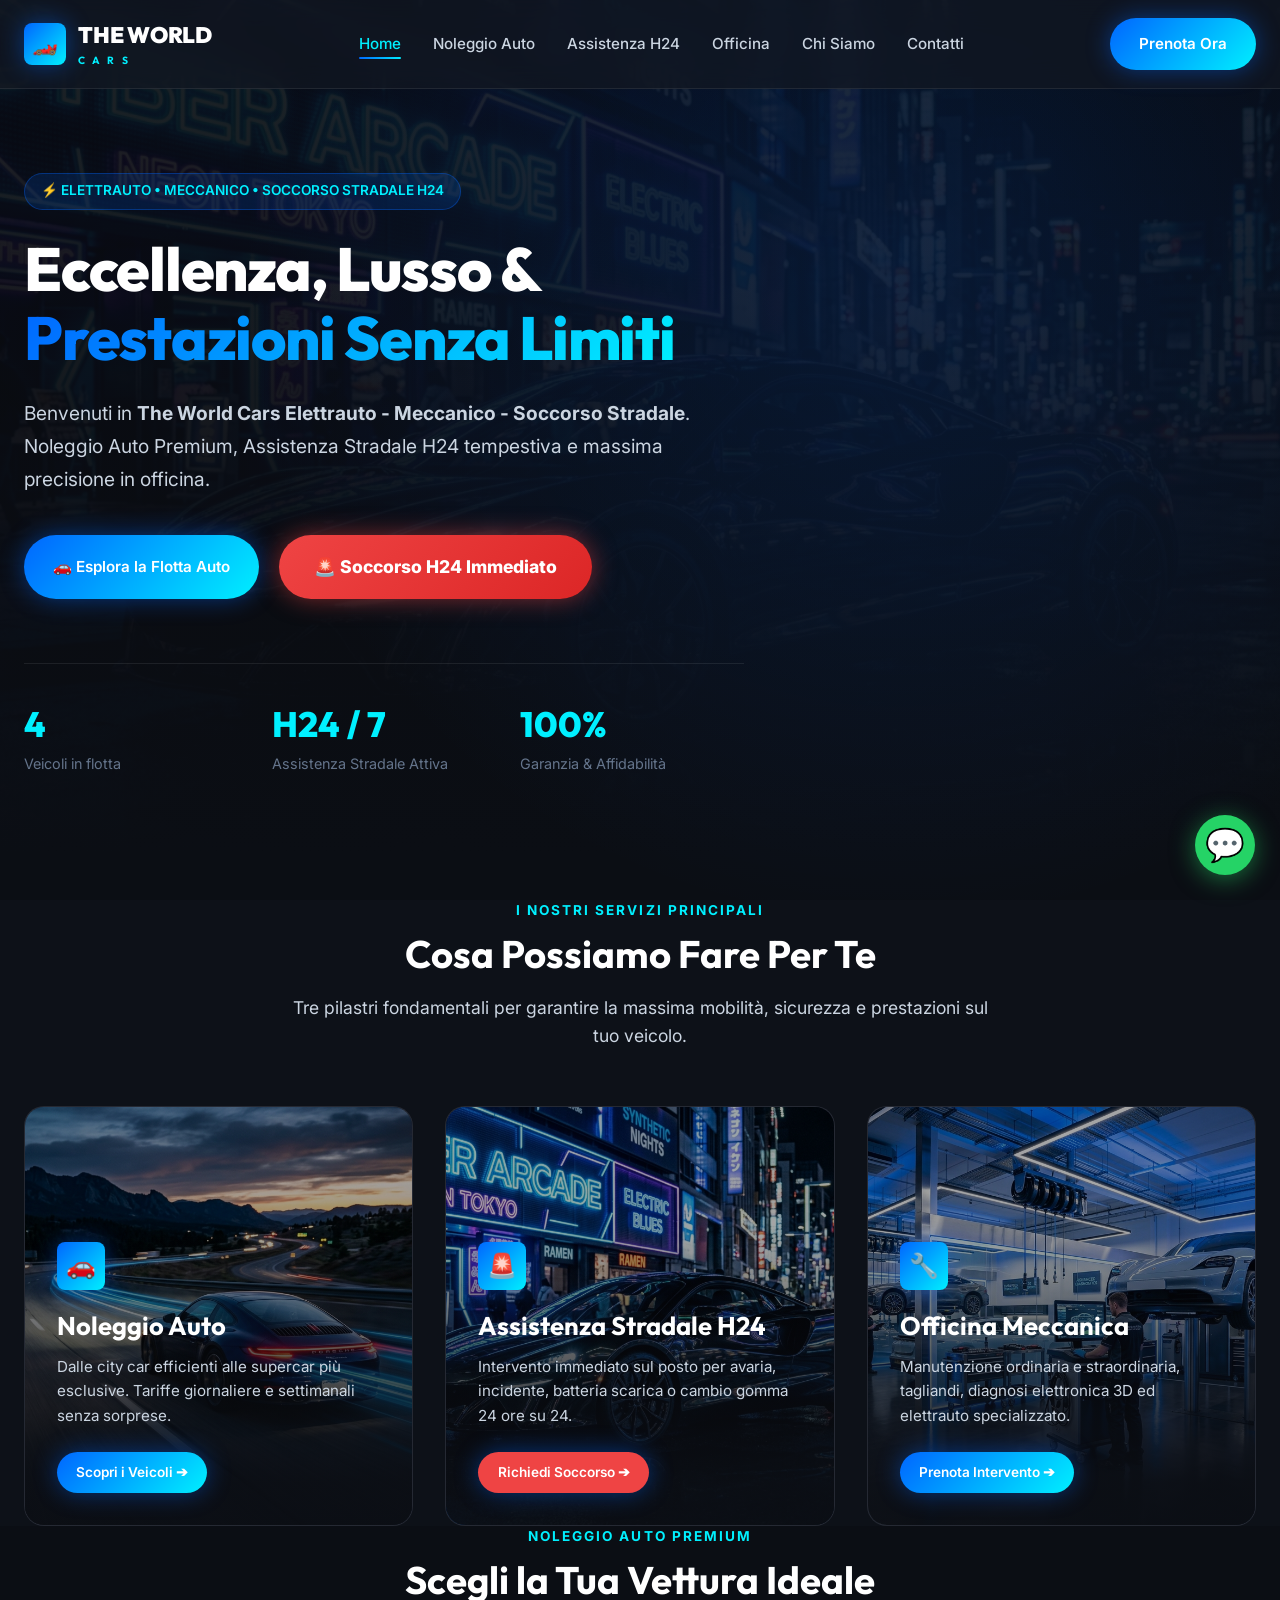
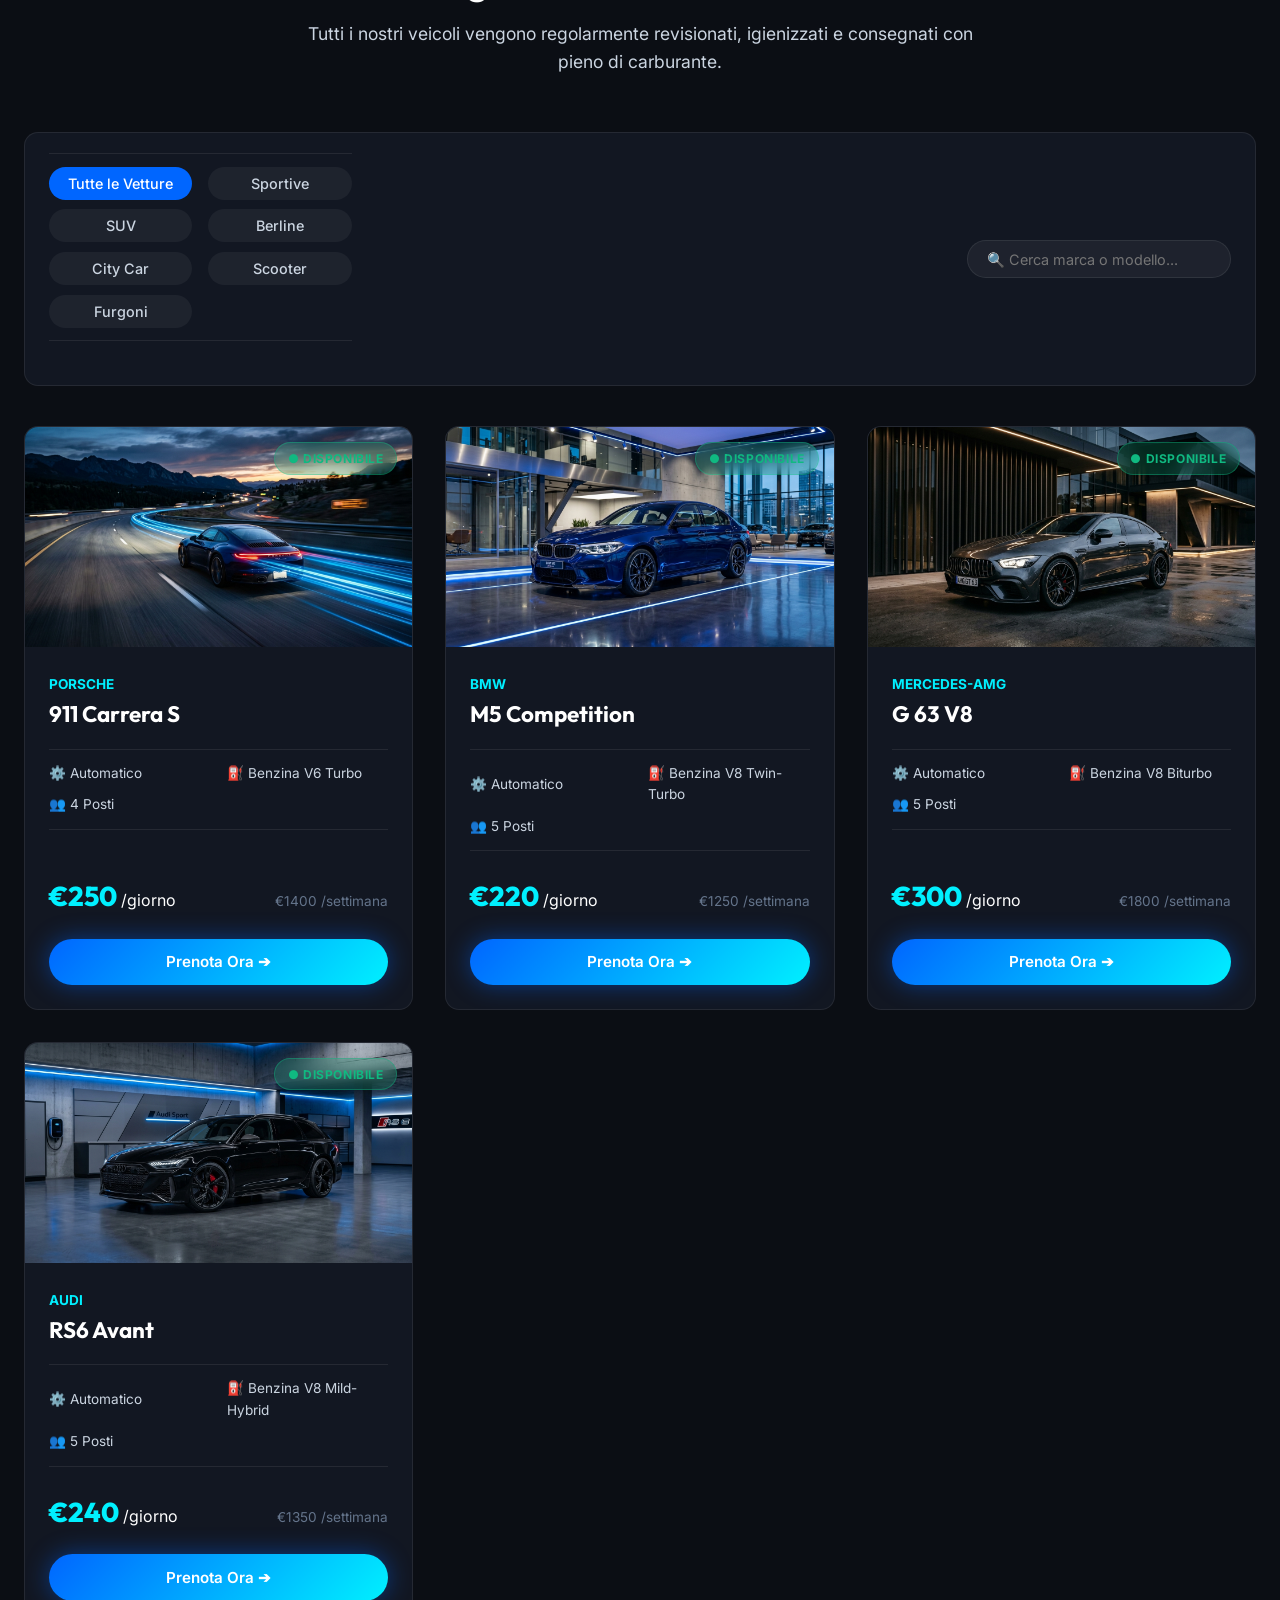
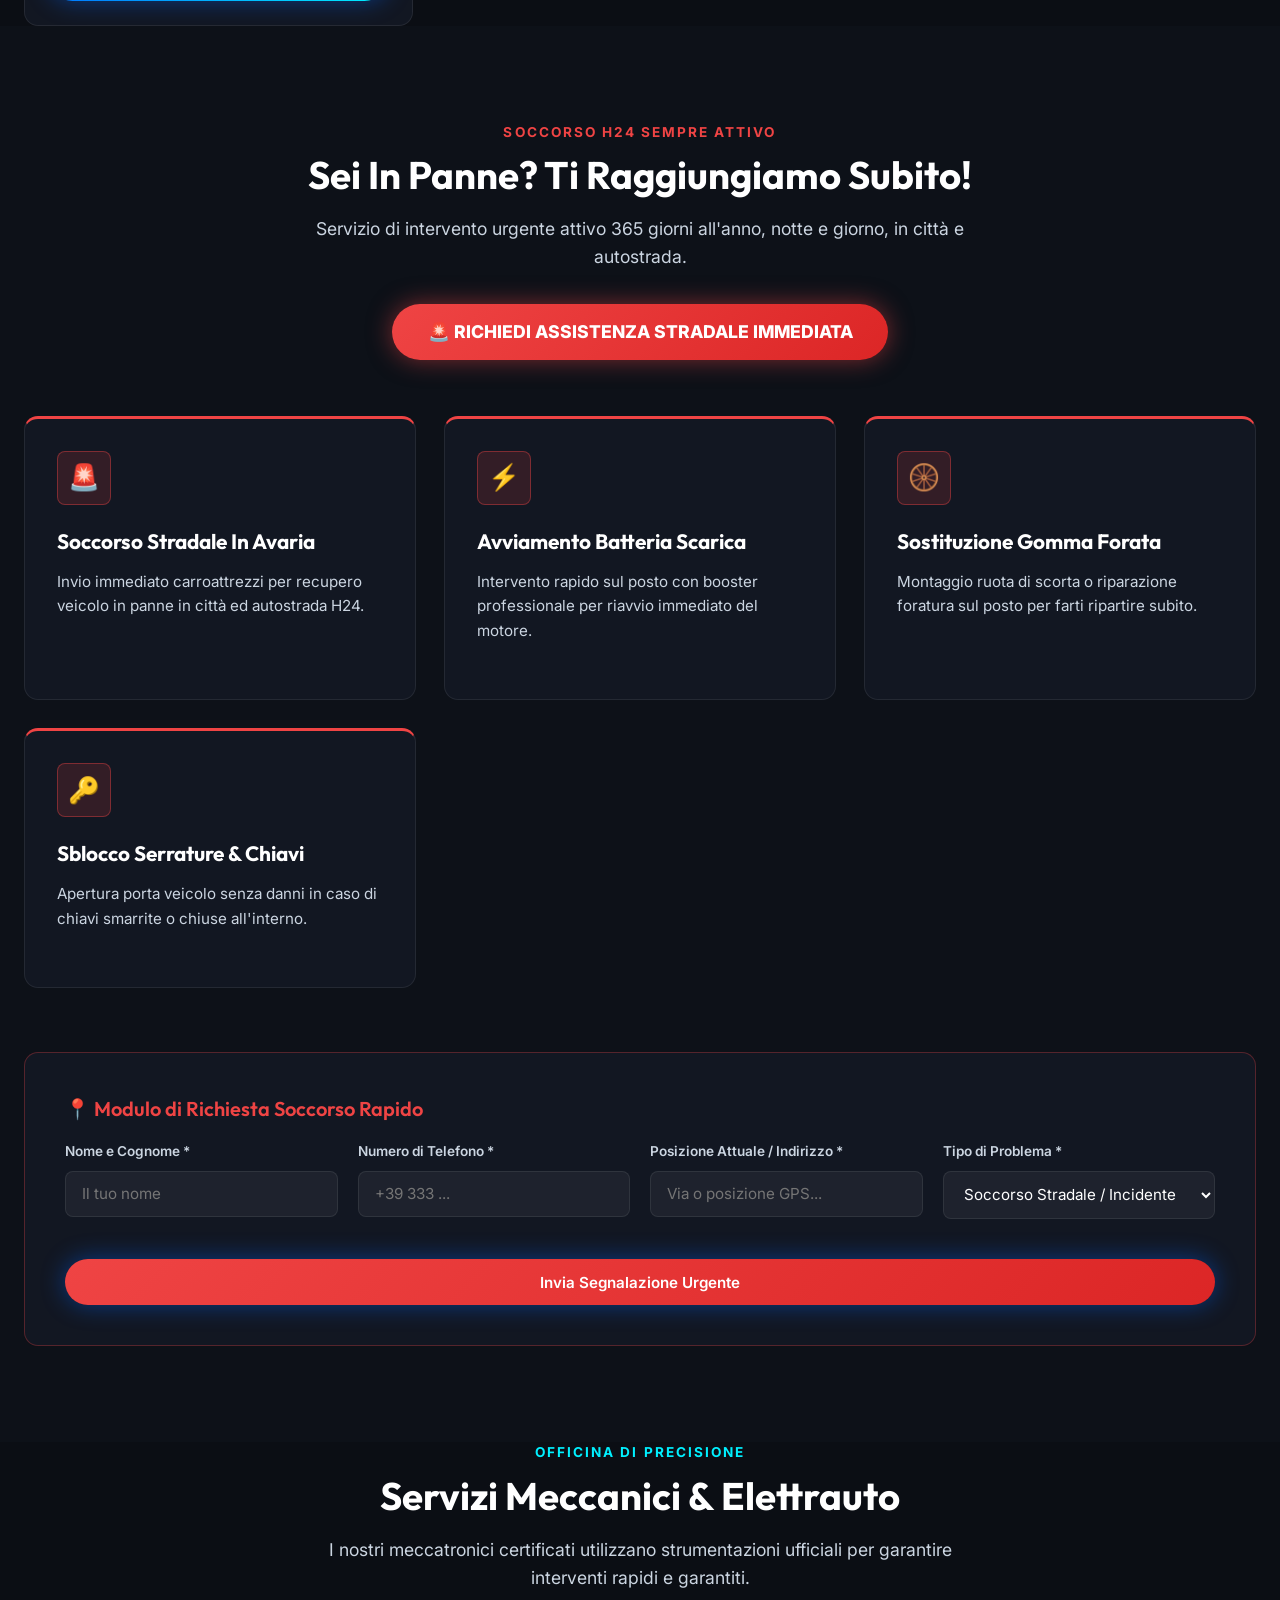
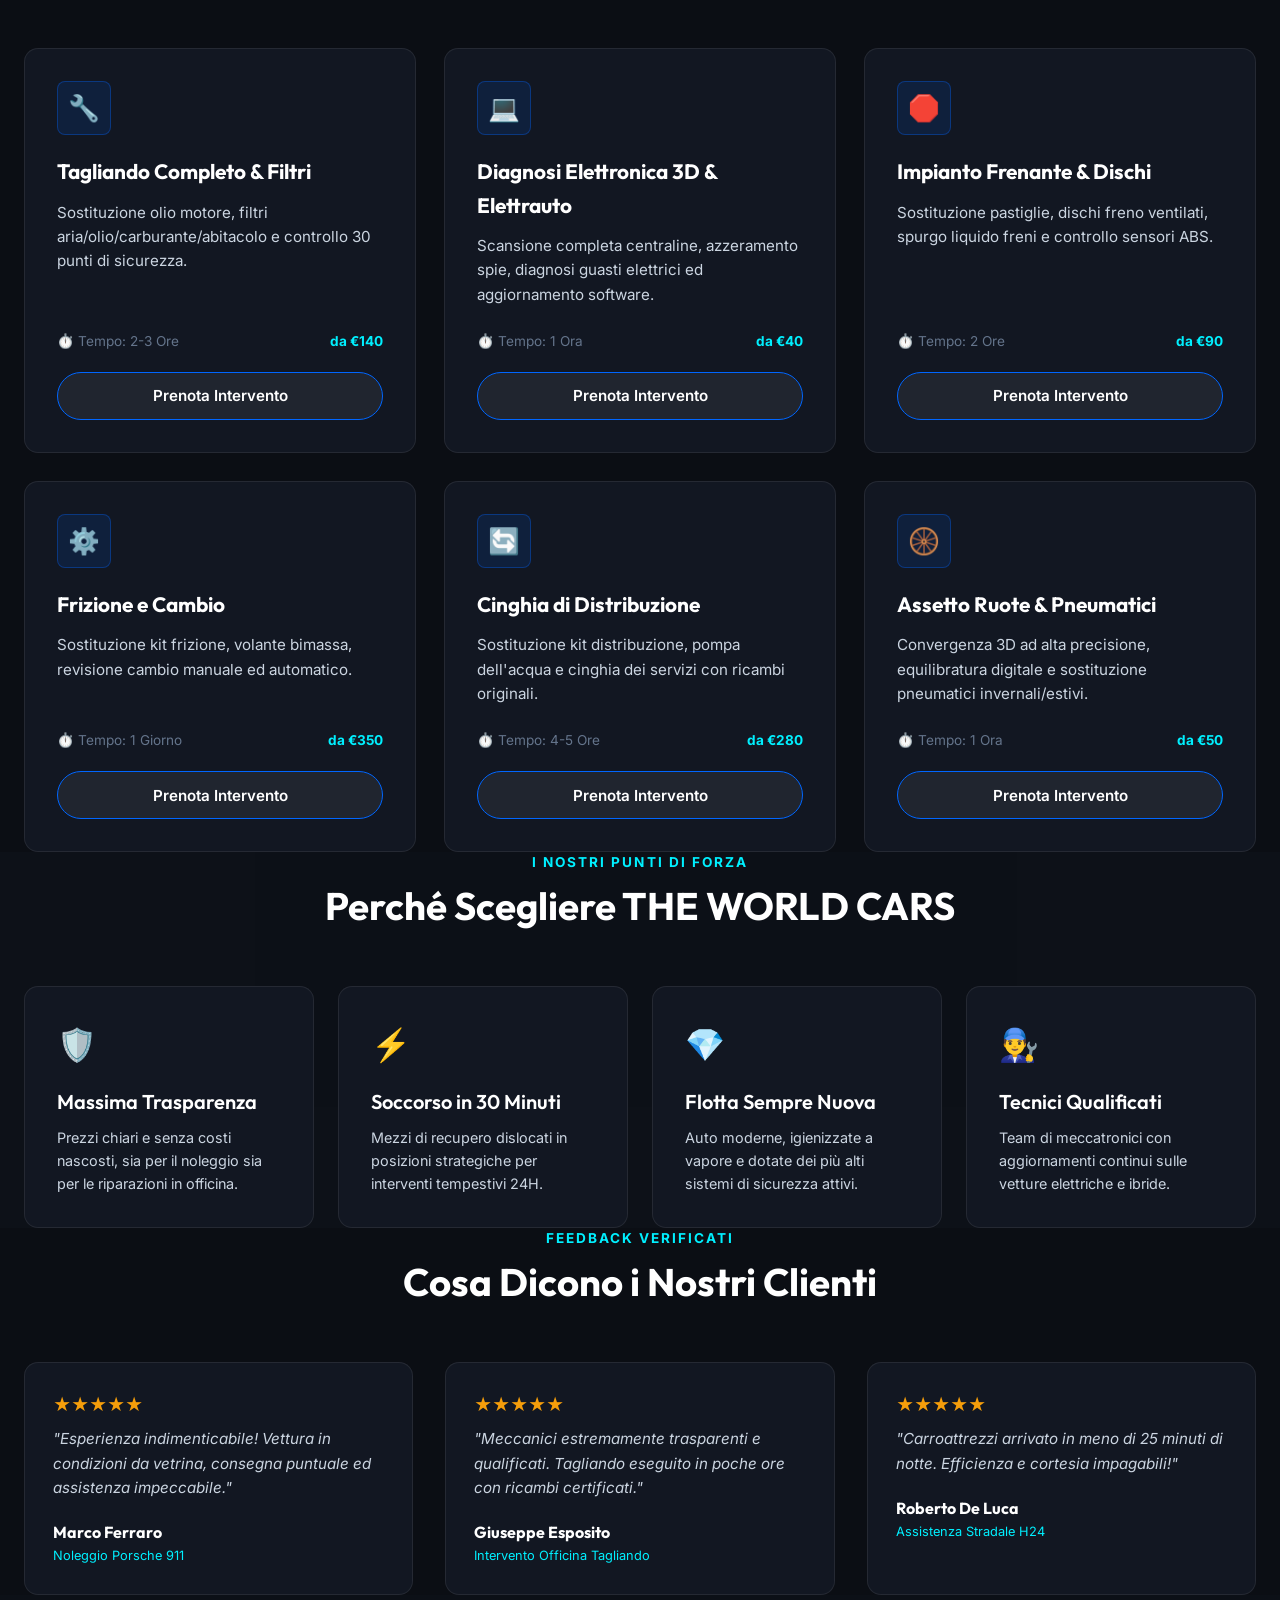
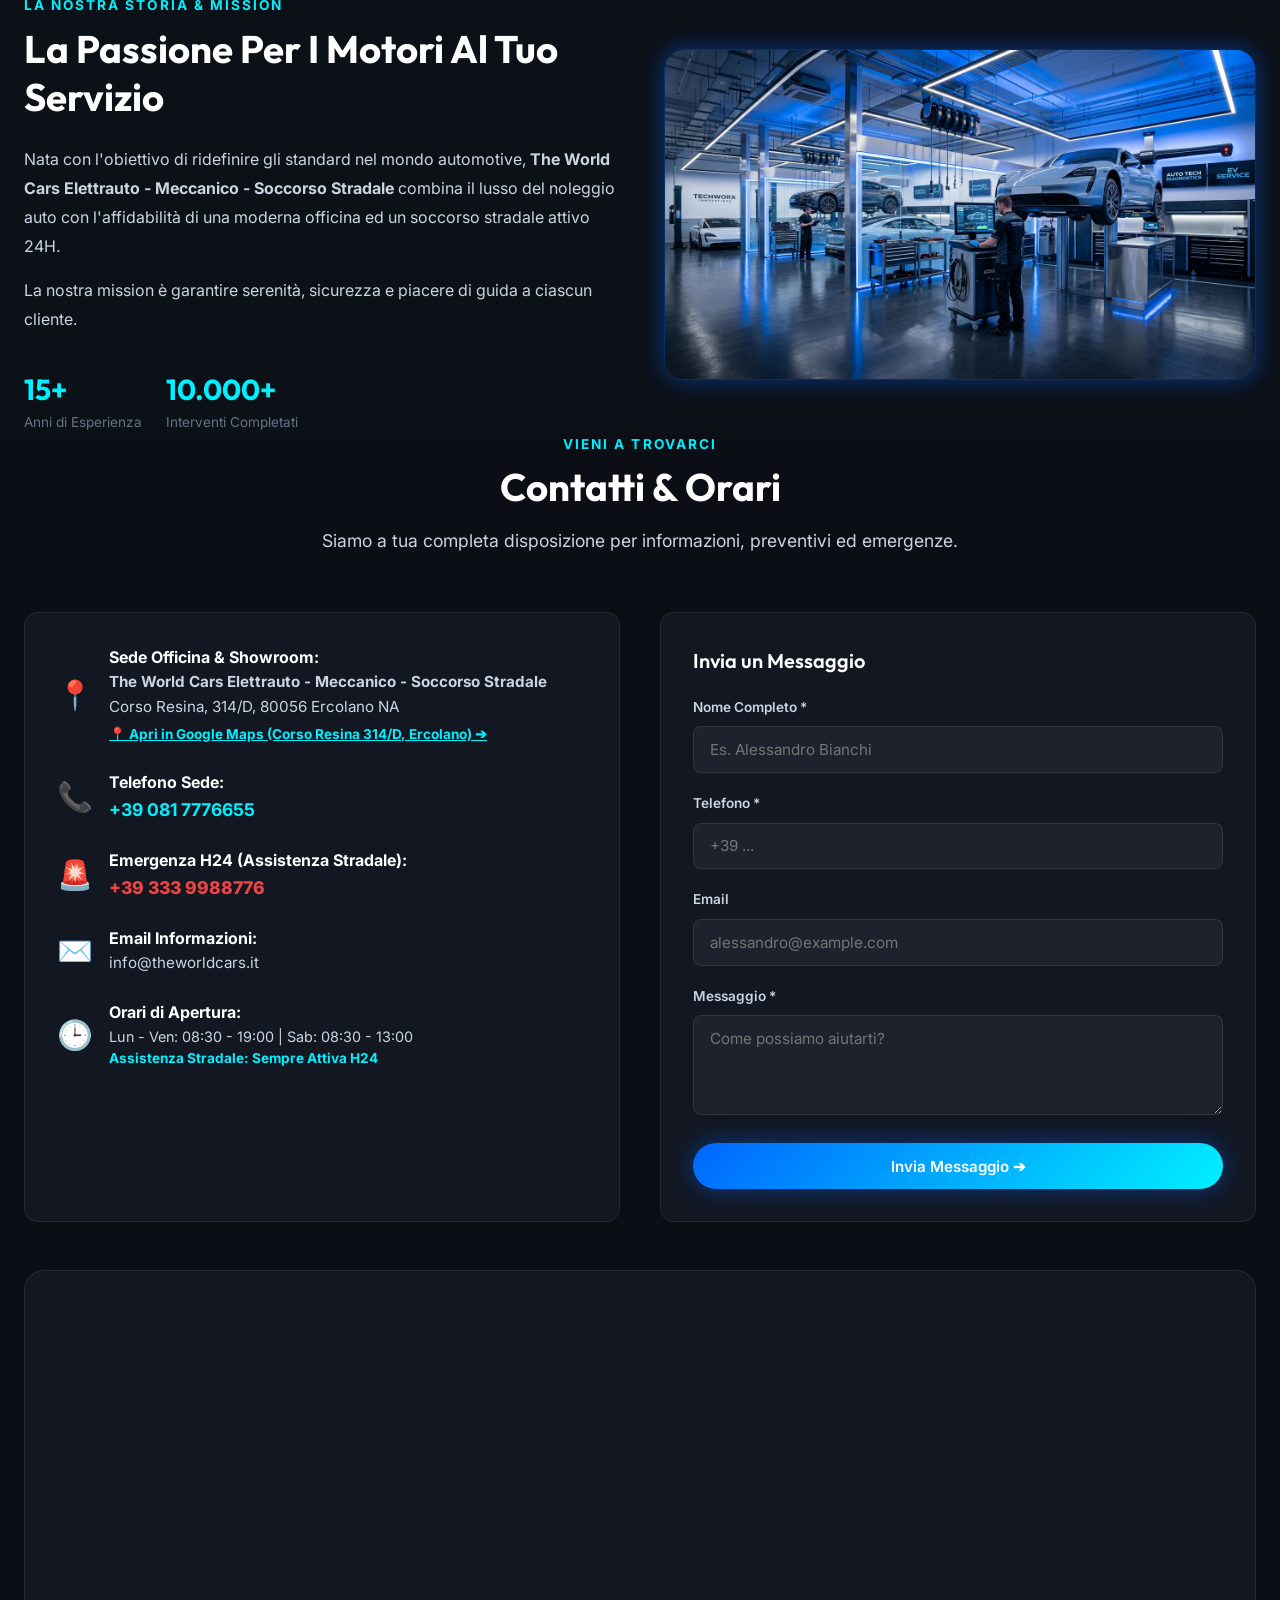
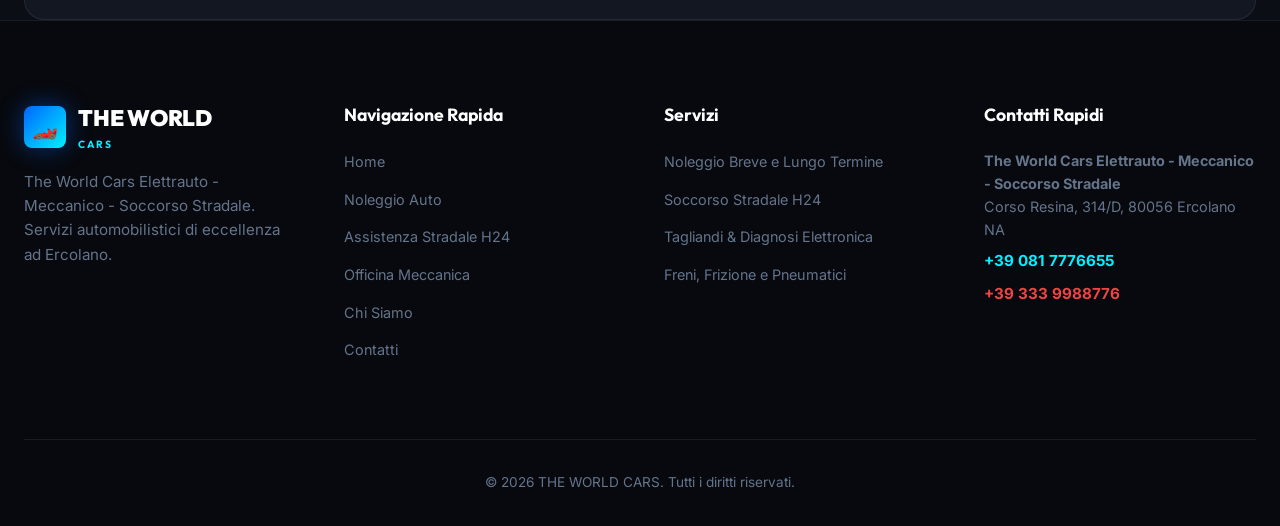
==== commit dbc3d9b9: "DEPLOY_TWC_V4" ====
--- a/the-world-cars/index.html
+++ b/the-world-cars/index.html
@@ -3,6 +3,10 @@
 <head>
   <meta charset="UTF-8">
   <meta name="viewport" content="width=device-width, initial-scale=1.0">
+  <!-- Disabilita Cache (impedisce al telefono di mostrare versioni vecchie) -->
+  <meta http-equiv="Cache-Control" content="no-cache, no-store, must-revalidate">
+  <meta http-equiv="Pragma" content="no-cache">
+  <meta http-equiv="Expires" content="0">
   <title>THE WORLD CARS | Noleggio Auto, Assistenza Stradale H24 & Officina Meccanica</title>
 
   <!-- SEO & Meta Tags -->
@@ -17,8 +21,21 @@
   <meta property="og:description" content="Corso Resina 314/D Ercolano NA. Noleggio flotta premium, riparazioni officina e soccorso stradale 24H.">
   <meta property="og:image" content="./assets/images/hero_car.jpg">
 
-  <!-- Stylesheet -->
+  <!-- Stylesheet e CSS Carosello -->
   <link rel="stylesheet" href="./css/style.css">
+  <style>
+    /* Carosello Immagini Auto */
+    .car-carousel-container { position: relative; width: 100%; overflow: hidden; border-radius: var(--radius-md); border: 1px solid var(--border-glass); }
+    .car-carousel-track { display: flex; transition: transform 0.3s ease-in-out; width: 100%; }
+    .car-carousel-track img { width: 100%; flex-shrink: 0; object-fit: cover; aspect-ratio: 16/9; }
+    .car-carousel-btn { position: absolute; top: 50%; transform: translateY(-50%); background: rgba(0,0,0,0.6); color: white; border: none; padding: 0.5rem; cursor: pointer; border-radius: 50%; width: 36px; height: 36px; display: flex; align-items: center; justify-content: center; z-index: 10; font-weight: bold;}
+    .car-carousel-btn:hover { background: rgba(0,102,255,0.8); }
+    .car-carousel-btn.prev { left: 10px; }
+    .car-carousel-btn.next { right: 10px; }
+    .car-carousel-dots { position: absolute; bottom: 10px; left: 50%; transform: translateX(-50%); display: flex; gap: 6px; z-index: 10; }
+    .car-carousel-dot { width: 8px; height: 8px; border-radius: 50%; background: rgba(255,255,255,0.4); cursor: pointer; }
+    .car-carousel-dot.active { background: var(--accent-cyan); box-shadow: 0 0 8px var(--accent-cyan); }
+  </style>
 </head>
 <body>
 
@@ -148,12 +165,9 @@
     </div>
 
     <div class="filter-bar">
-      <div class="filter-group">
-        <button class="filter-btn active" onclick="filterCategory('all', this)">Tutte</button>
-        <button class="filter-btn" onclick="filterCategory('Sportive', this)">🏎️ Sportive</button>
-        <button class="filter-btn" onclick="filterCategory('SUV', this)">🚙 SUV</button>
-        <button class="filter-btn" onclick="filterCategory('Berline', this)">🚘 Berline</button>
-        <button class="filter-btn" onclick="filterCategory('City Car', this)">🚗 City Car</button>
+      <div class="car-specs-grid" id="filters-container">
+        <!-- Rendered dynamically from store.siteConfig.carCategories -->
+        <button class="filter-btn active" onclick="filterCategory('Tutte', this)">Tutte le Vetture</button>
       </div>
 
       <input type="text" class="search-input" placeholder="🔍 Cerca marca o modello..." oninput="handleCarSearch(this.value)">
@@ -788,11 +802,8 @@
 
             <div class="form-group">
               <label class="form-label">Categoria *</label>
-              <select class="form-control" name="category" required>
-                <option value="Sportive">Sportive</option>
-                <option value="SUV">SUV</option>
-                <option value="Berline">Berline</option>
-                <option value="City Car">City Car</option>
+              <select class="form-control" name="category" id="addcar-category-select" required>
+                <!-- Generated by JS -->
               </select>
             </div>
 
@@ -819,14 +830,47 @@
               <input type="number" class="form-control" name="priceWeekly" required placeholder="700">
             </div>
 
+            <div class="form-group">
+              <label class="form-label">Aria Condizionata</label>
+              <select class="form-control" name="ac">
+                <option value="true">Sì (❄️)</option>
+                <option value="false">No</option>
+              </select>
+            </div>
+
+            <div class="form-group">
+              <label class="form-label">Cavalli (CV)</label>
+              <input type="number" class="form-control" name="cv" placeholder="Es. 250">
+            </div>
+
             <div class="form-group" style="grid-column: 1/-1;">
-              <label class="form-label">Immagine Auto (Upload File / Drag & Drop) *</label>
+              <label class="form-label">Immagine Principale (1) *</label>
               <div class="dropzone">
-                <p>📁 Trascina qui l'immagine della nuova auto o <strong>clicca per selezionarla</strong></p>
+                <p>📁 Trascina o clicca per caricare</p>
                 <input type="file" accept="image/*" style="display: none;">
                 <img class="dropzone-preview" style="display: none;">
               </div>
-              <input type="text" class="form-control" name="image" placeholder="./assets/images/car_porsche_911.jpg oppure file caricato" required>
+              <input type="text" class="form-control" name="image" placeholder="URL immagine" required>
+            </div>
+            
+            <div class="form-group">
+              <label class="form-label">Immagine Aggiuntiva (2)</label>
+              <div class="dropzone">
+                <p>📁 Trascina o clicca</p>
+                <input type="file" accept="image/*" style="display: none;">
+                <img class="dropzone-preview" style="display: none;">
+              </div>
+              <input type="text" class="form-control" name="image2" placeholder="URL immagine 2">
+            </div>
+
+            <div class="form-group">
+              <label class="form-label">Immagine Aggiuntiva (3)</label>
+              <div class="dropzone">
+                <p>📁 Trascina o clicca</p>
+                <input type="file" accept="image/*" style="display: none;">
+                <img class="dropzone-preview" style="display: none;">
+              </div>
+              <input type="text" class="form-control" name="image3" placeholder="URL immagine 3">
             </div>
 
             <div class="form-group" style="grid-column: 1/-1;">
@@ -934,12 +978,22 @@
               </div>
 
               <div class="form-group">
-                <label class="form-label">Telefono Sede *</label>
-                <input type="text" class="form-control" name="phone" required>
+                <label class="form-label">Email di Contatto *</label>
+                <input type="email" class="form-control" name="email" required>
+              </div>
+
+              <div class="form-group" style="grid-column: 1/-1;">
+                <label class="form-label">Categorie Auto (Separate da virgola) *</label>
+                <input type="text" class="form-control" name="carCategories" placeholder="Es. Sportive, SUV, Scooter, Furgoni" required>
+                <p style="font-size: 0.8rem; color: var(--text-secondary); margin-top: 0.25rem;">Queste categorie appariranno nei menu e nei filtri.</p>
               </div>
               <div class="form-group">
                 <label class="form-label">Telefono Emergenza H24 *</label>
                 <input type="text" class="form-control" name="emergencyPhone" required>
+              </div>
+              <div class="form-group">
+                <label class="form-label">Telefono Sede *</label>
+                <input type="text" class="form-control" name="phone" required>
               </div>
               <div class="form-group">
                 <label class="form-label">Numero WhatsApp (senza +) *</label>
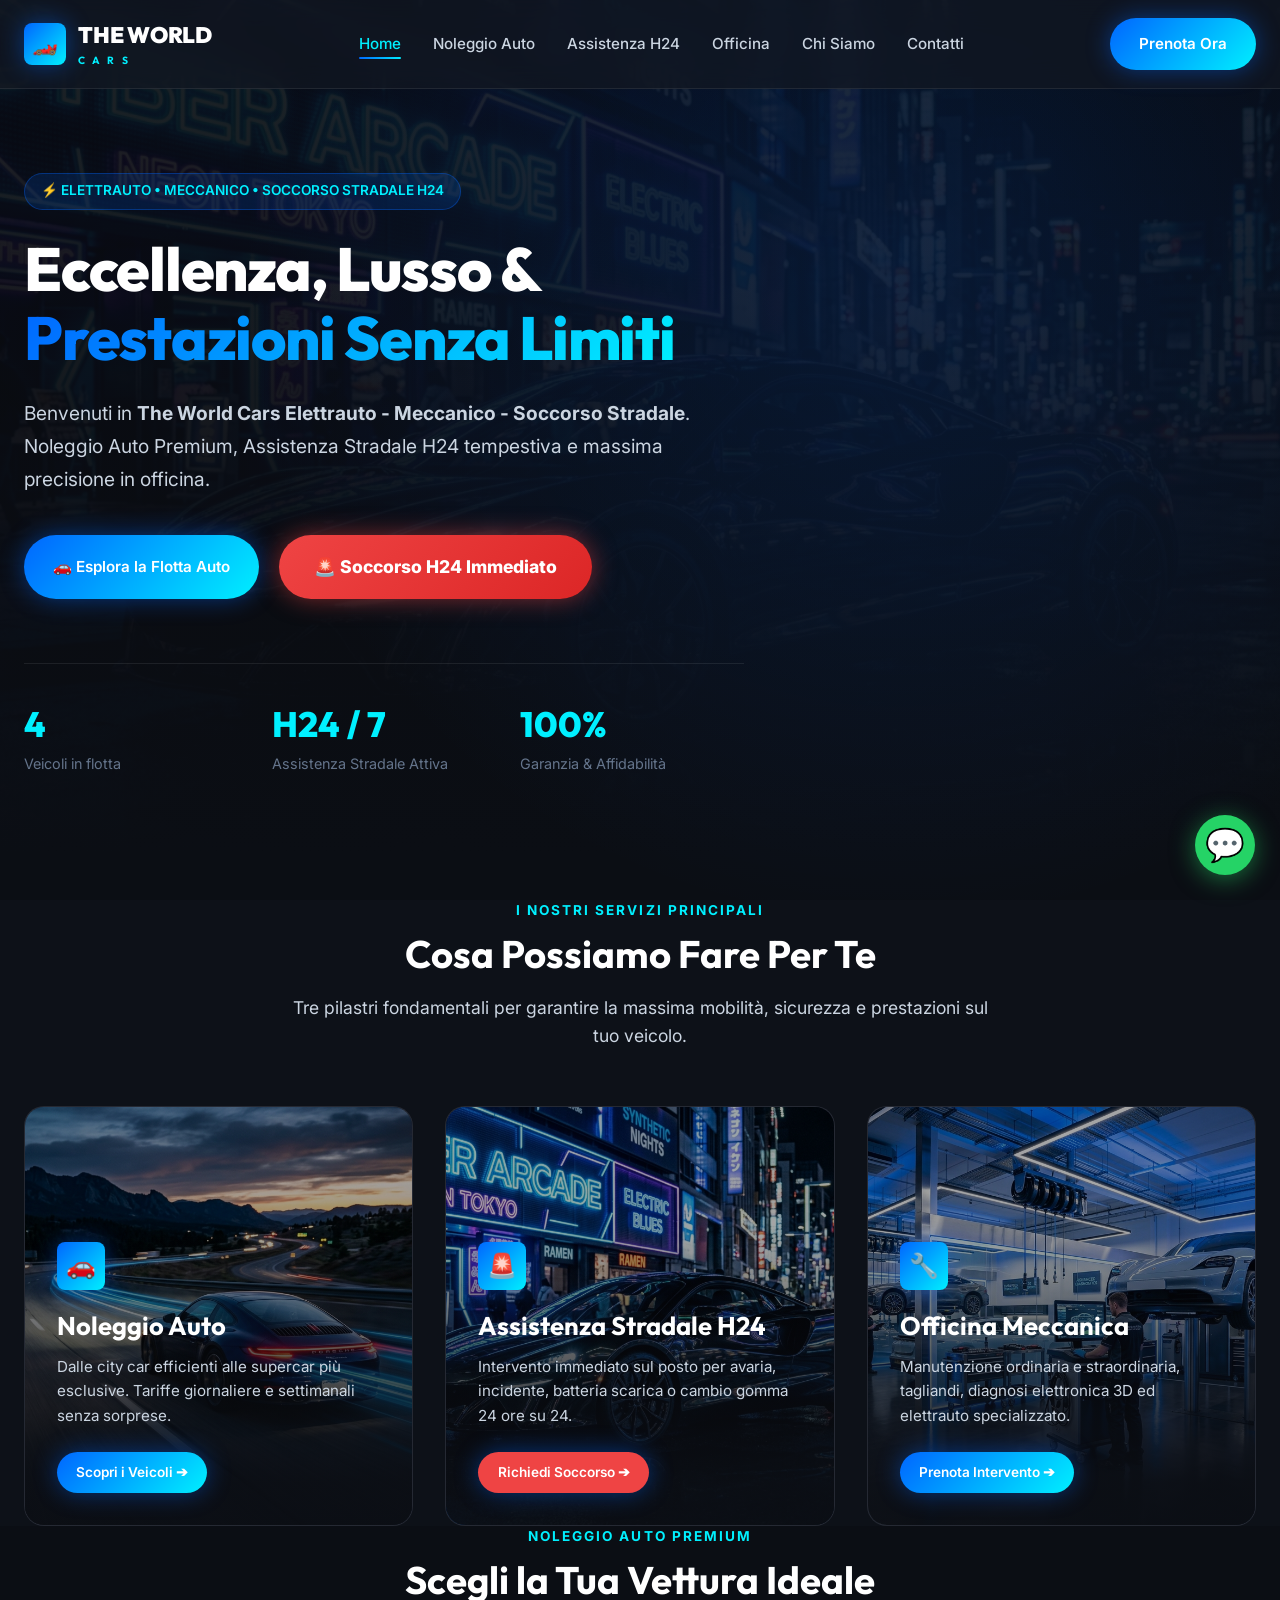
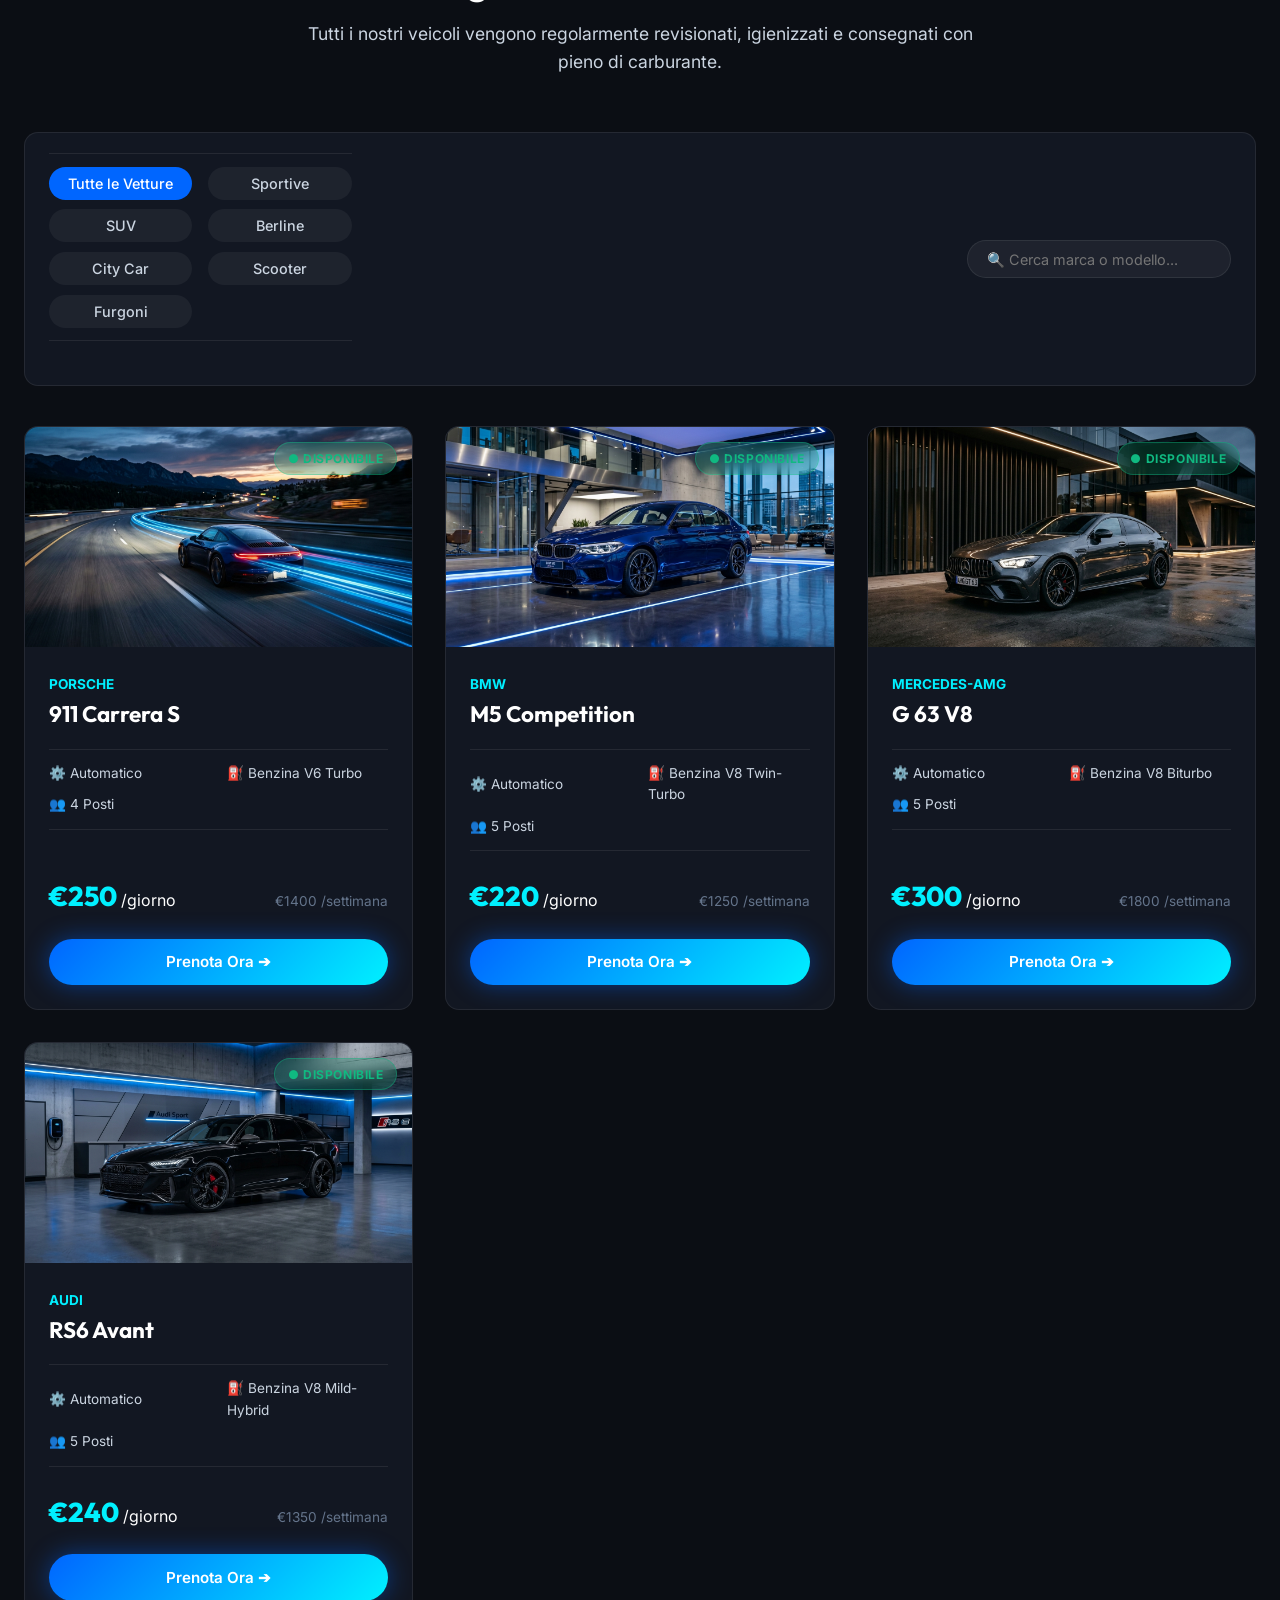
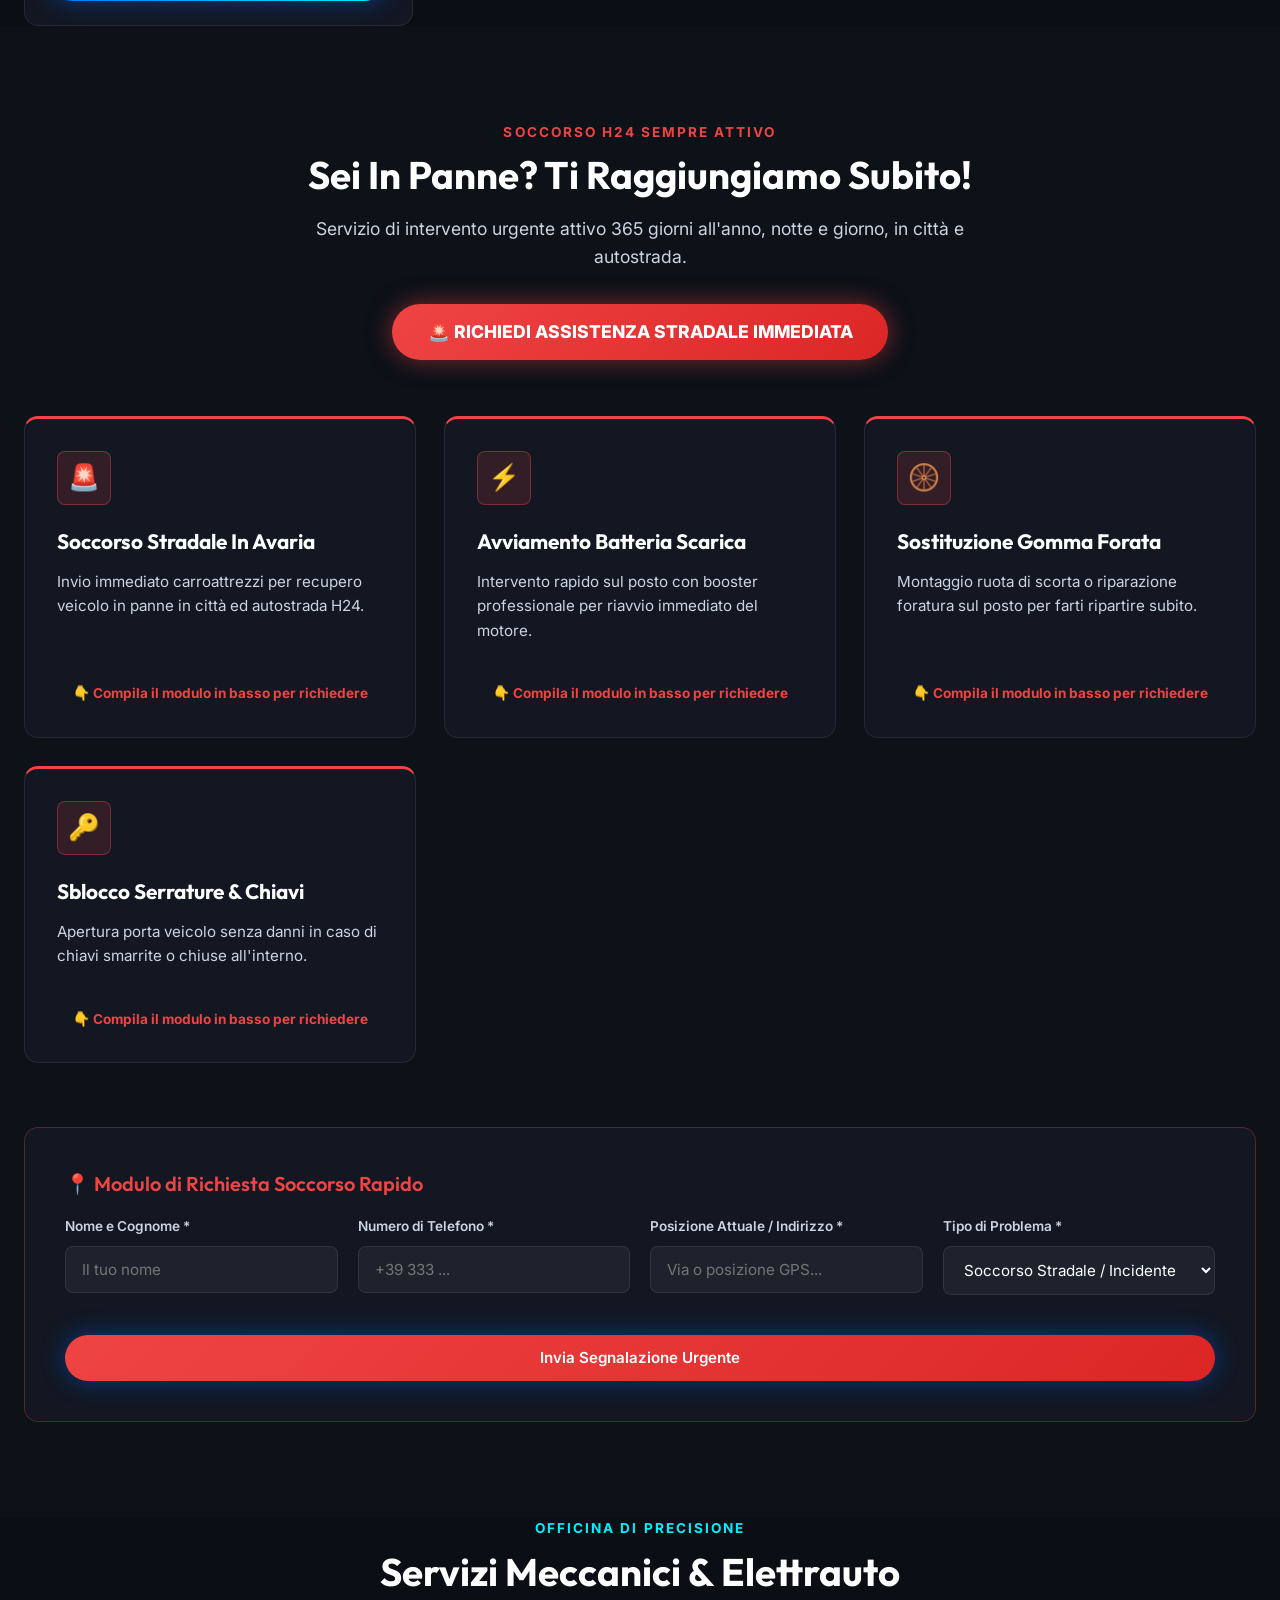
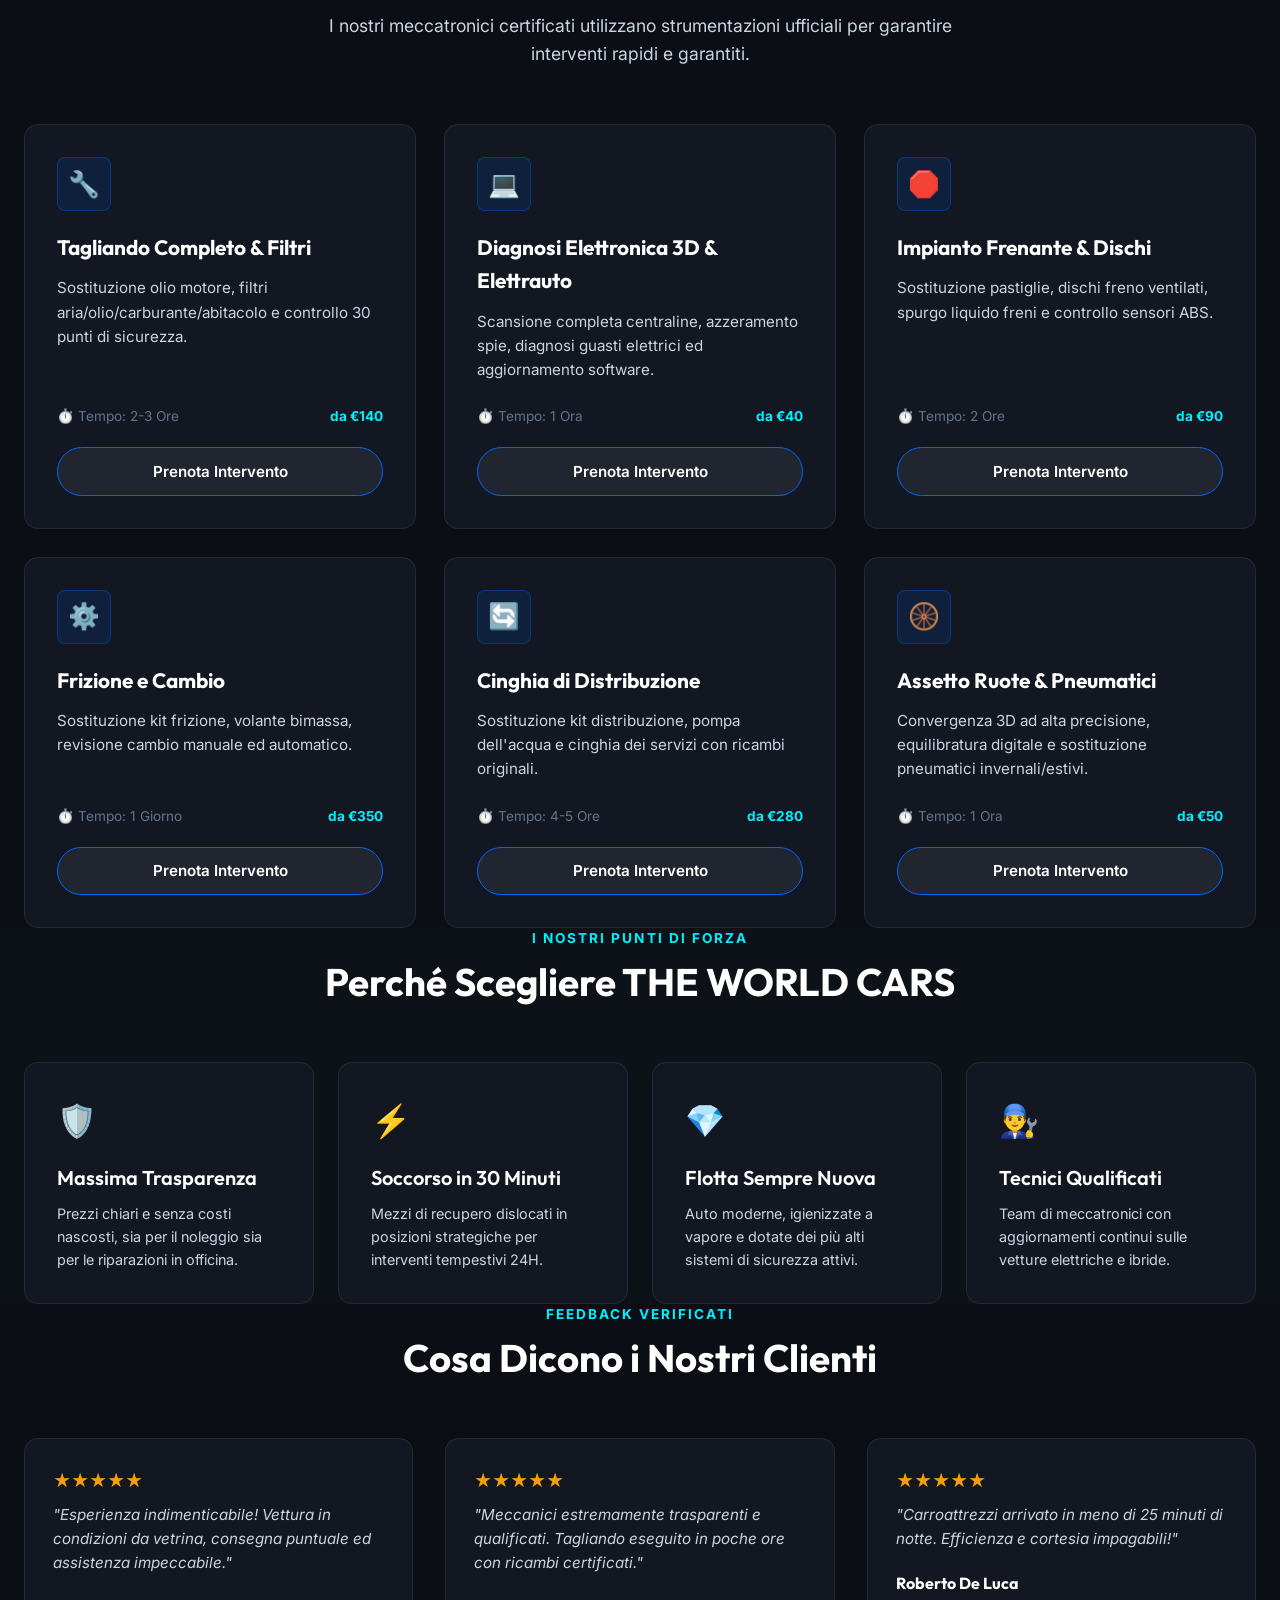
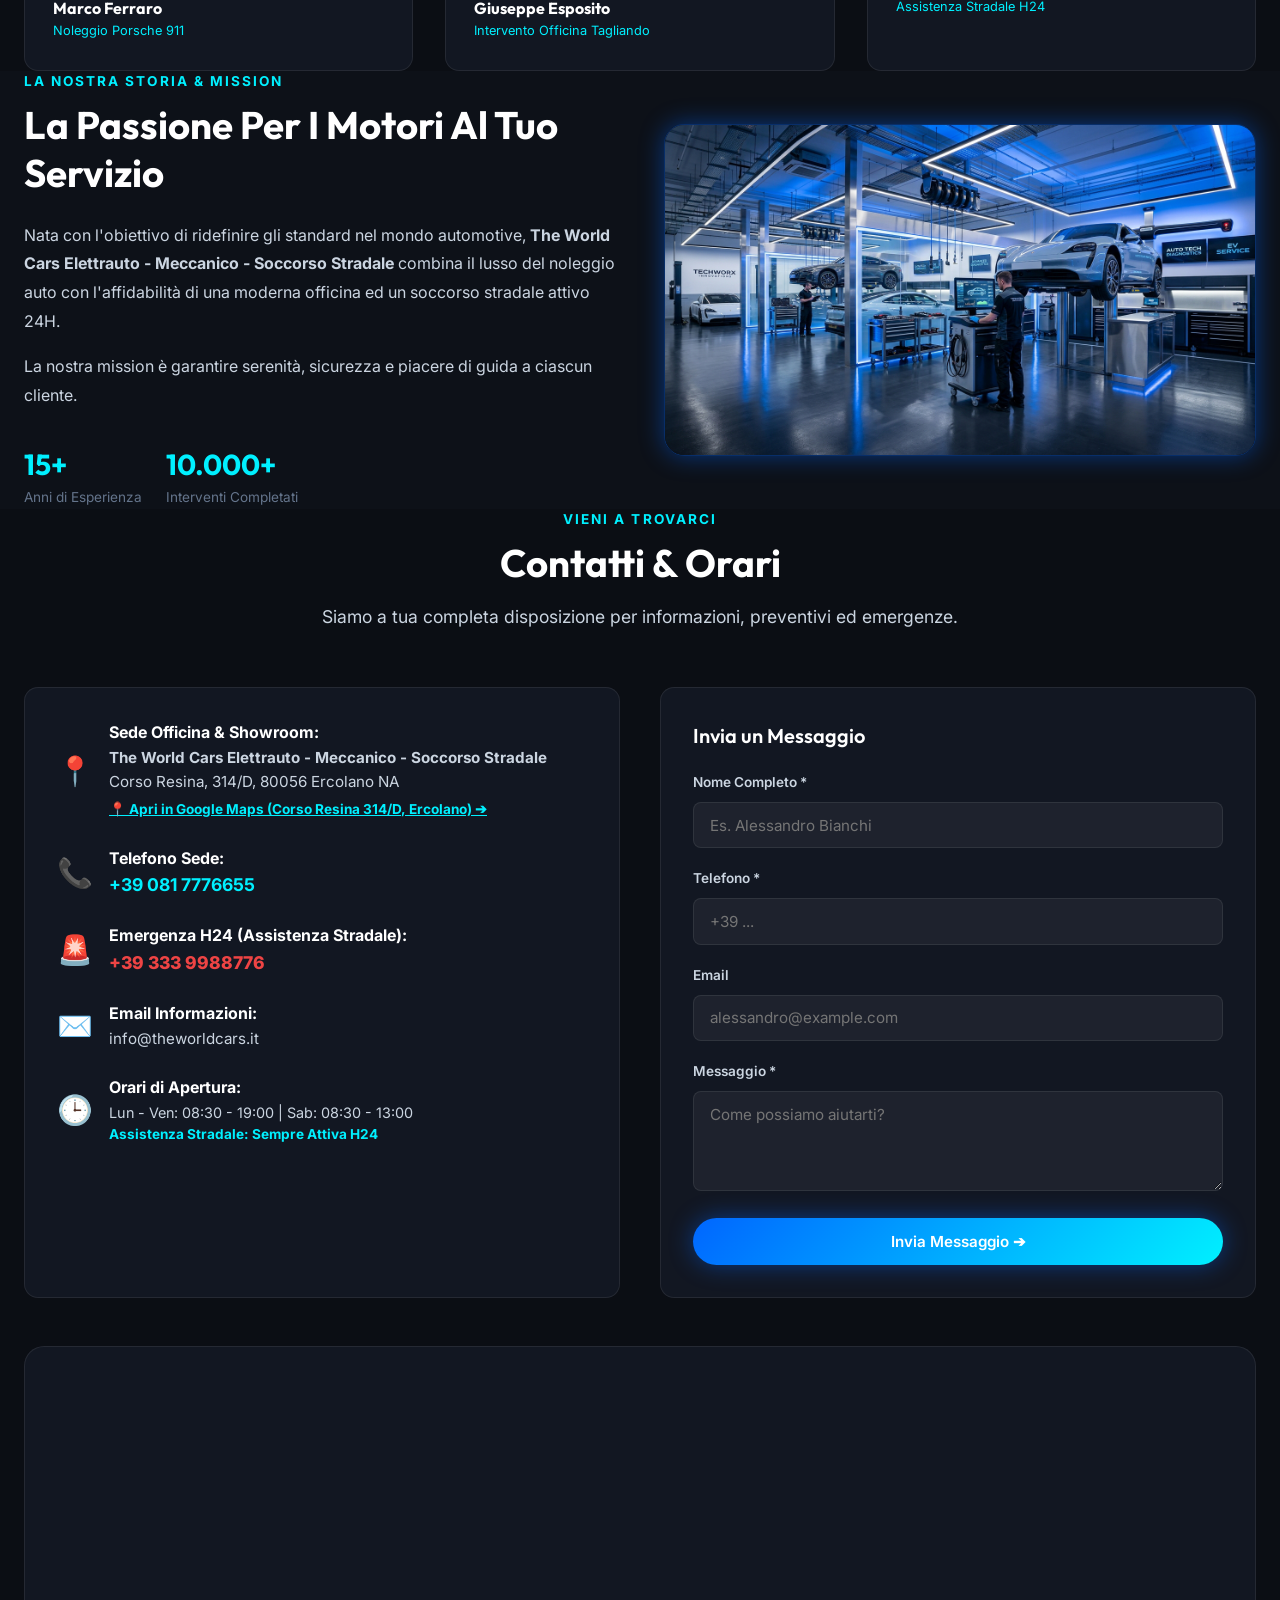
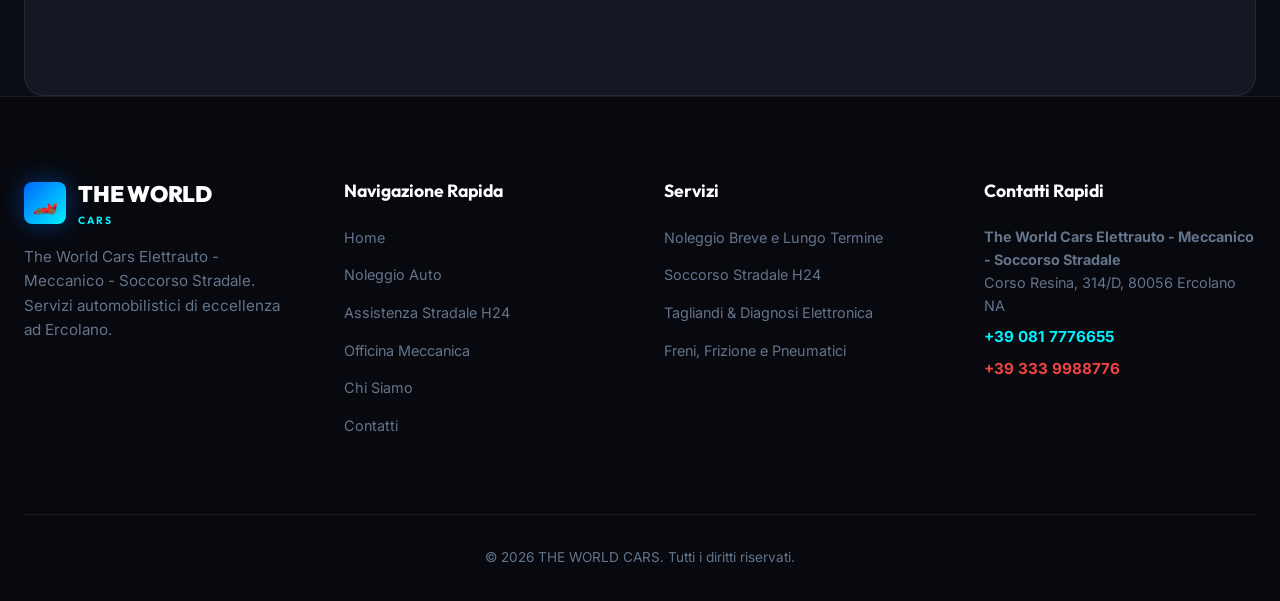
==== commit 2db950aa: "V6" ====
--- a/the-world-cars/index.html
+++ b/the-world-cars/index.html
@@ -186,7 +186,7 @@
         <h2 class="heading-md">Sei In Panne? Ti Raggiungiamo Subito!</h2>
         <p>Servizio di intervento urgente attivo 365 giorni all'anno, notte e giorno, in città e autostrada.</p>
         <div style="margin-top: 2rem;">
-          <button class="btn btn-emergency" onclick="requestEmergencyWhatsAppEnhanced('Soccorso Generico Immediato')">
+          <button class="btn btn-emergency" onclick="scrollToEmergencyForm('Soccorso Generico Immediato')">
             🚨 RICHIEDI ASSISTENZA STRADALE IMMEDIATA
           </button>
         </div>
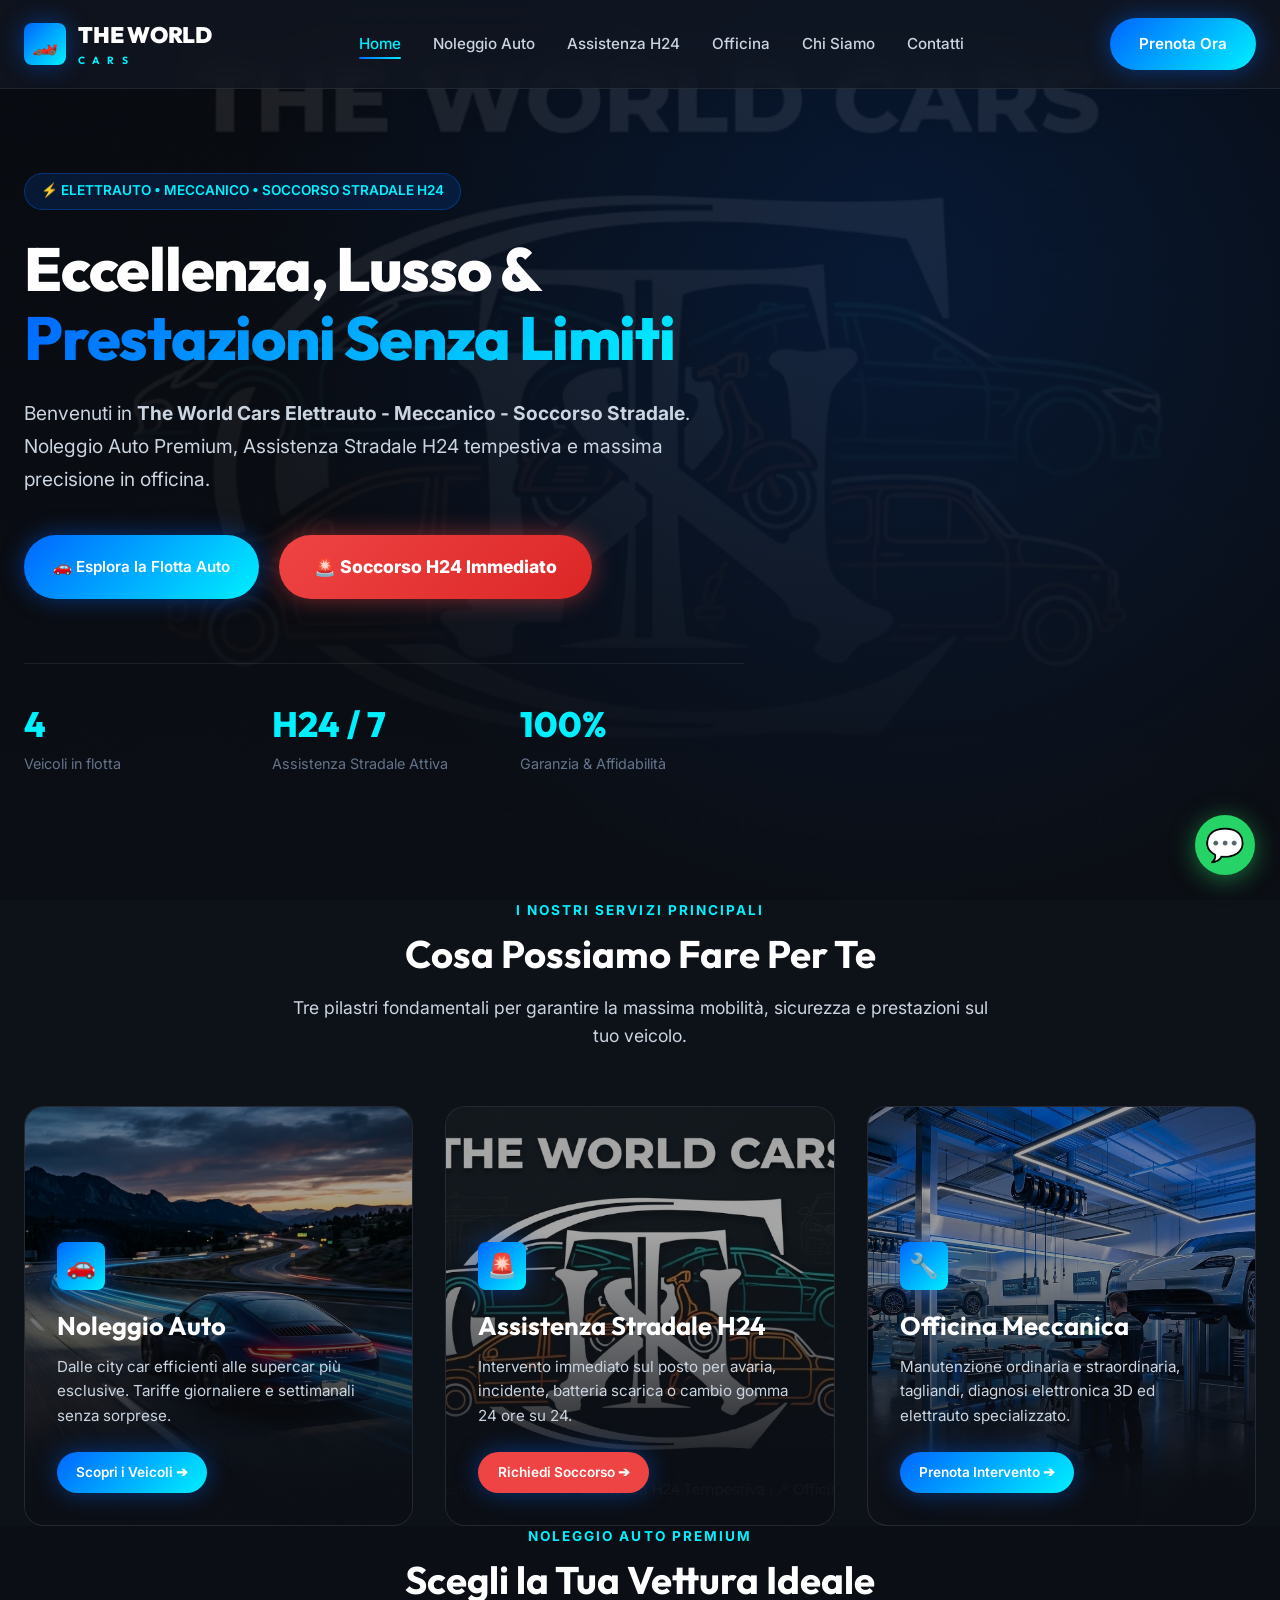
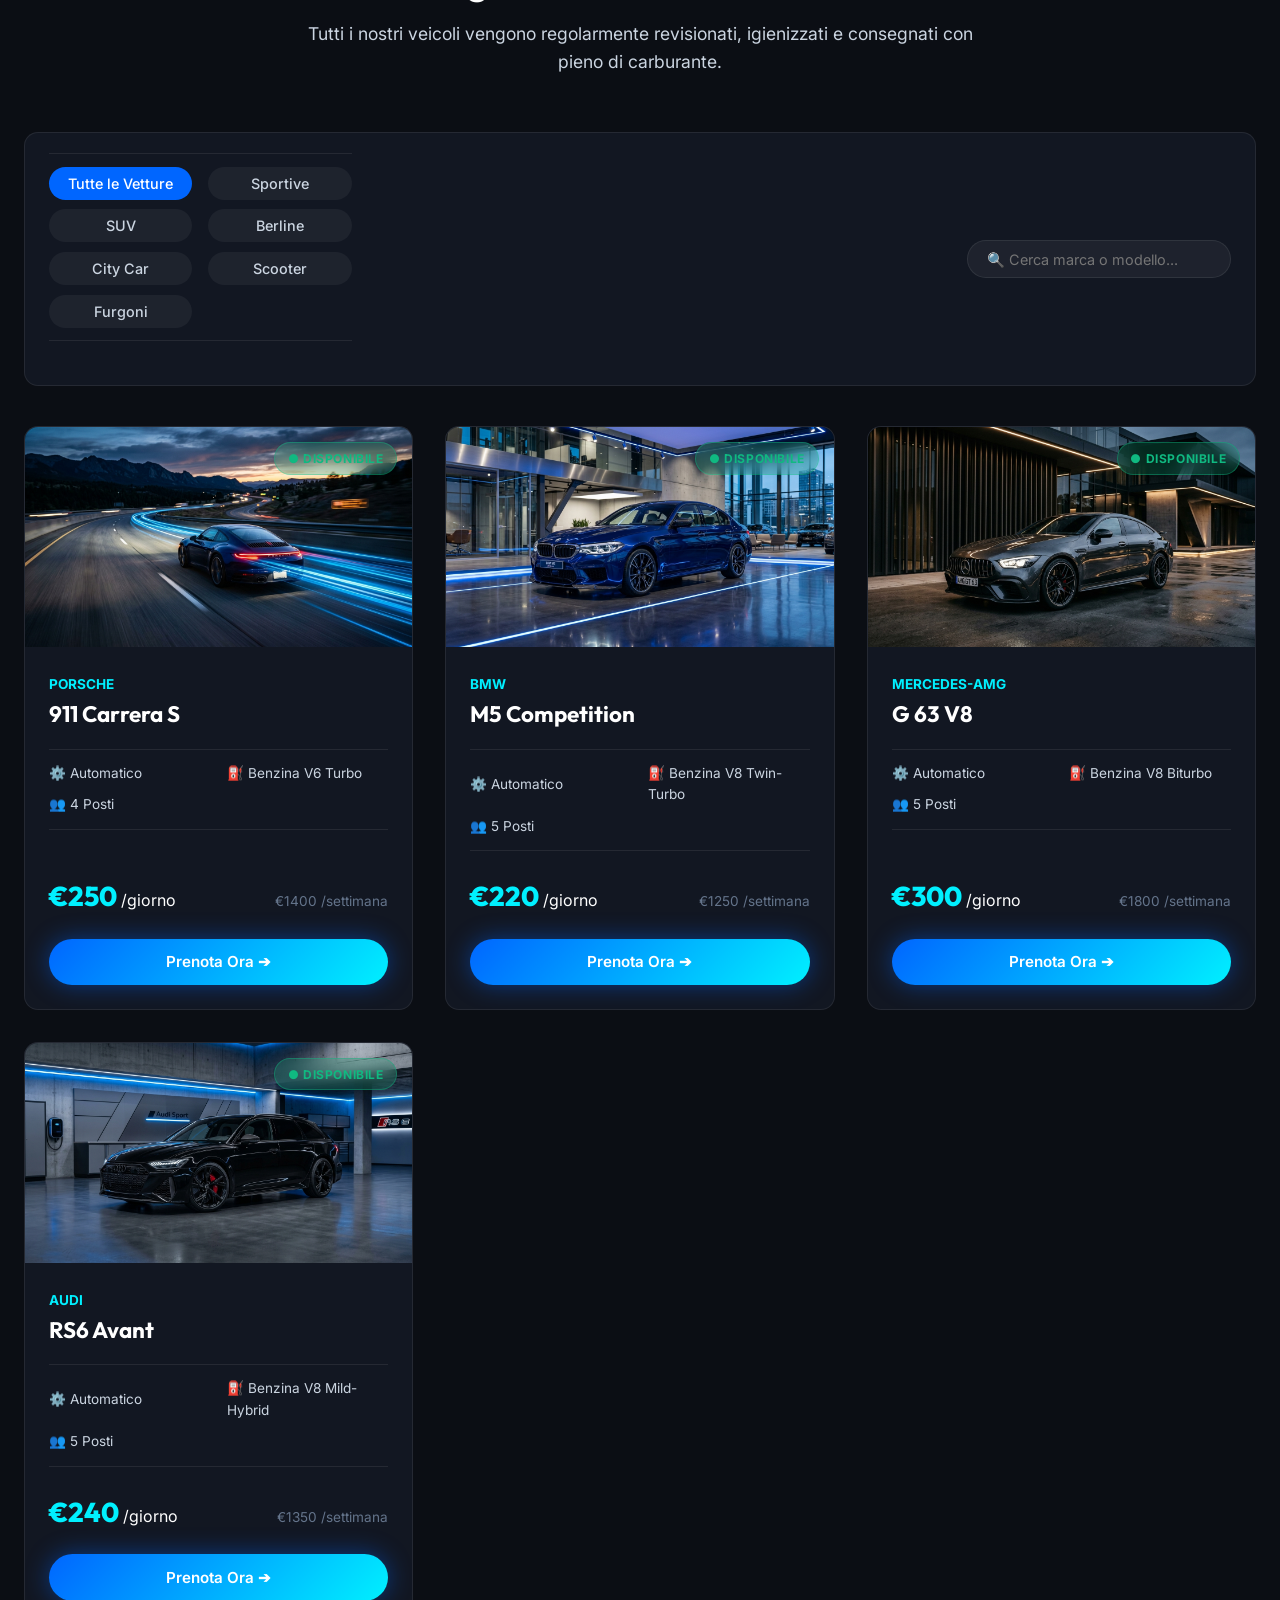
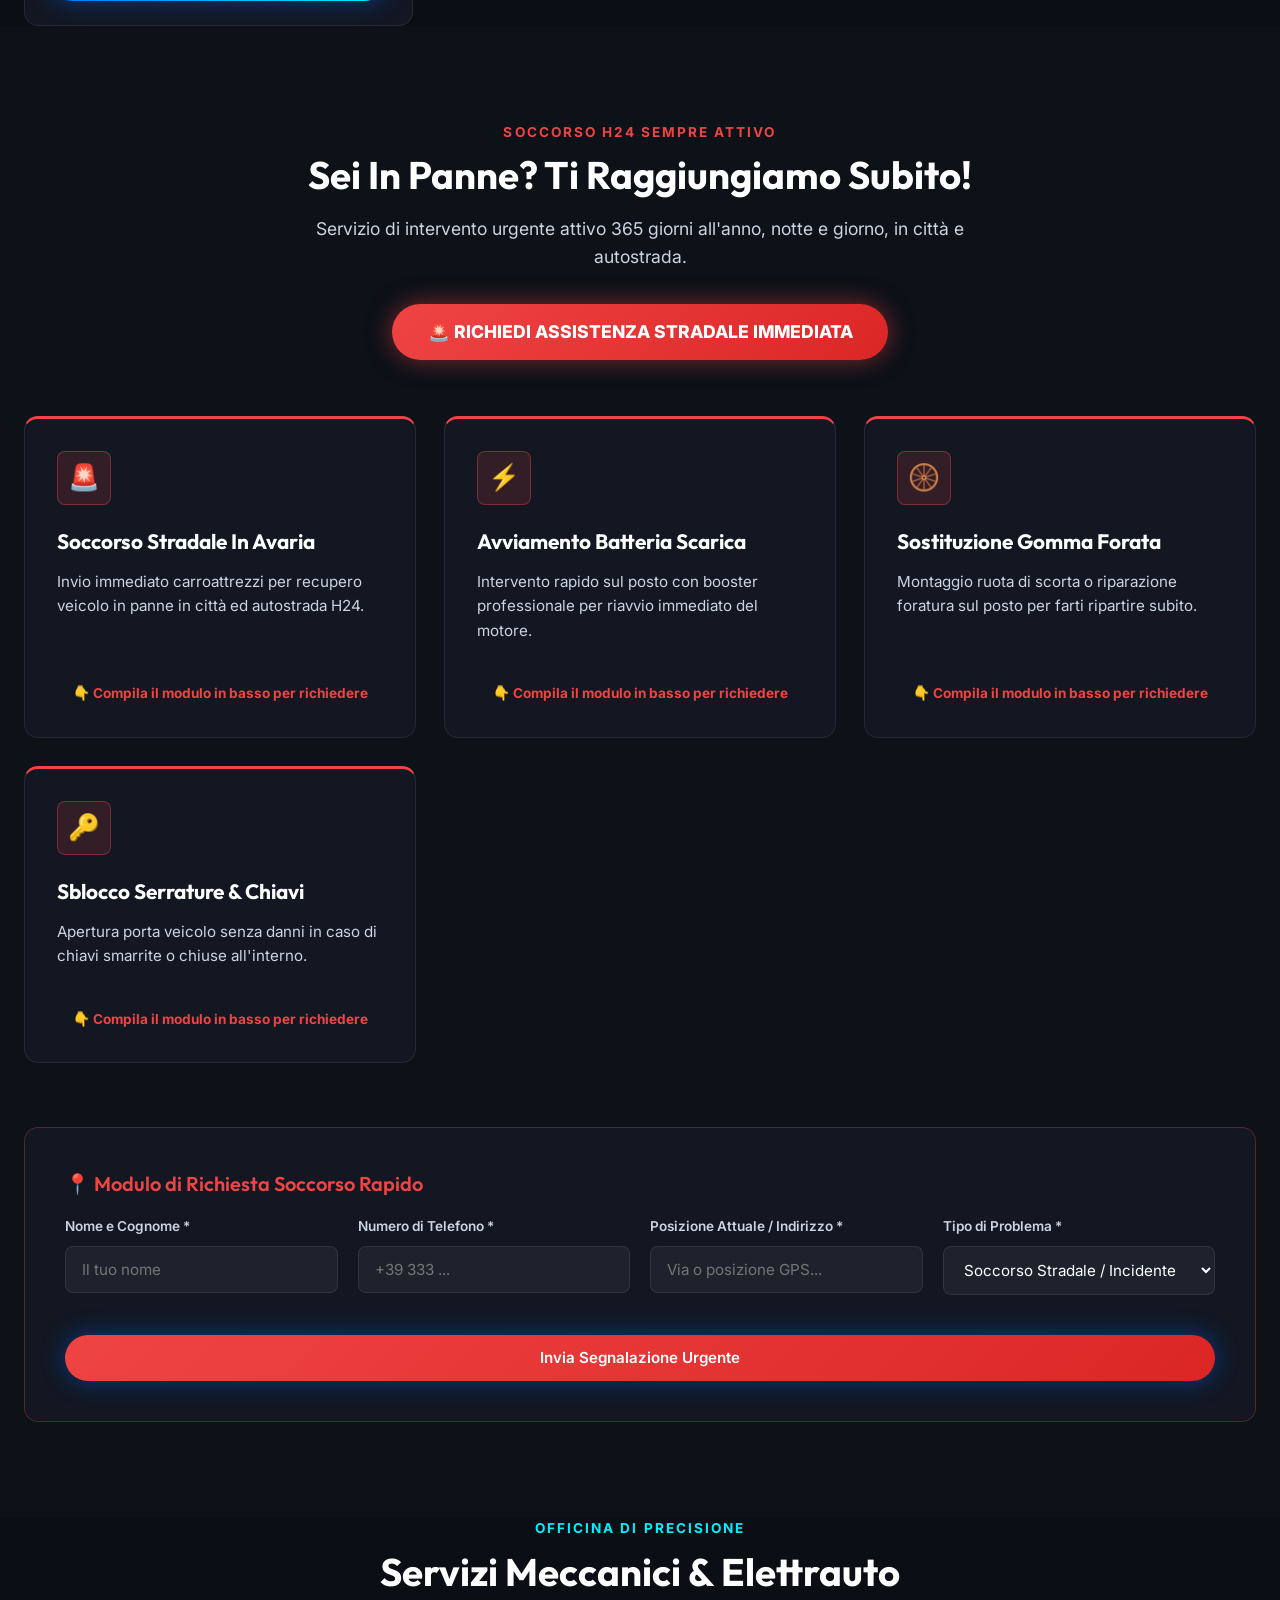
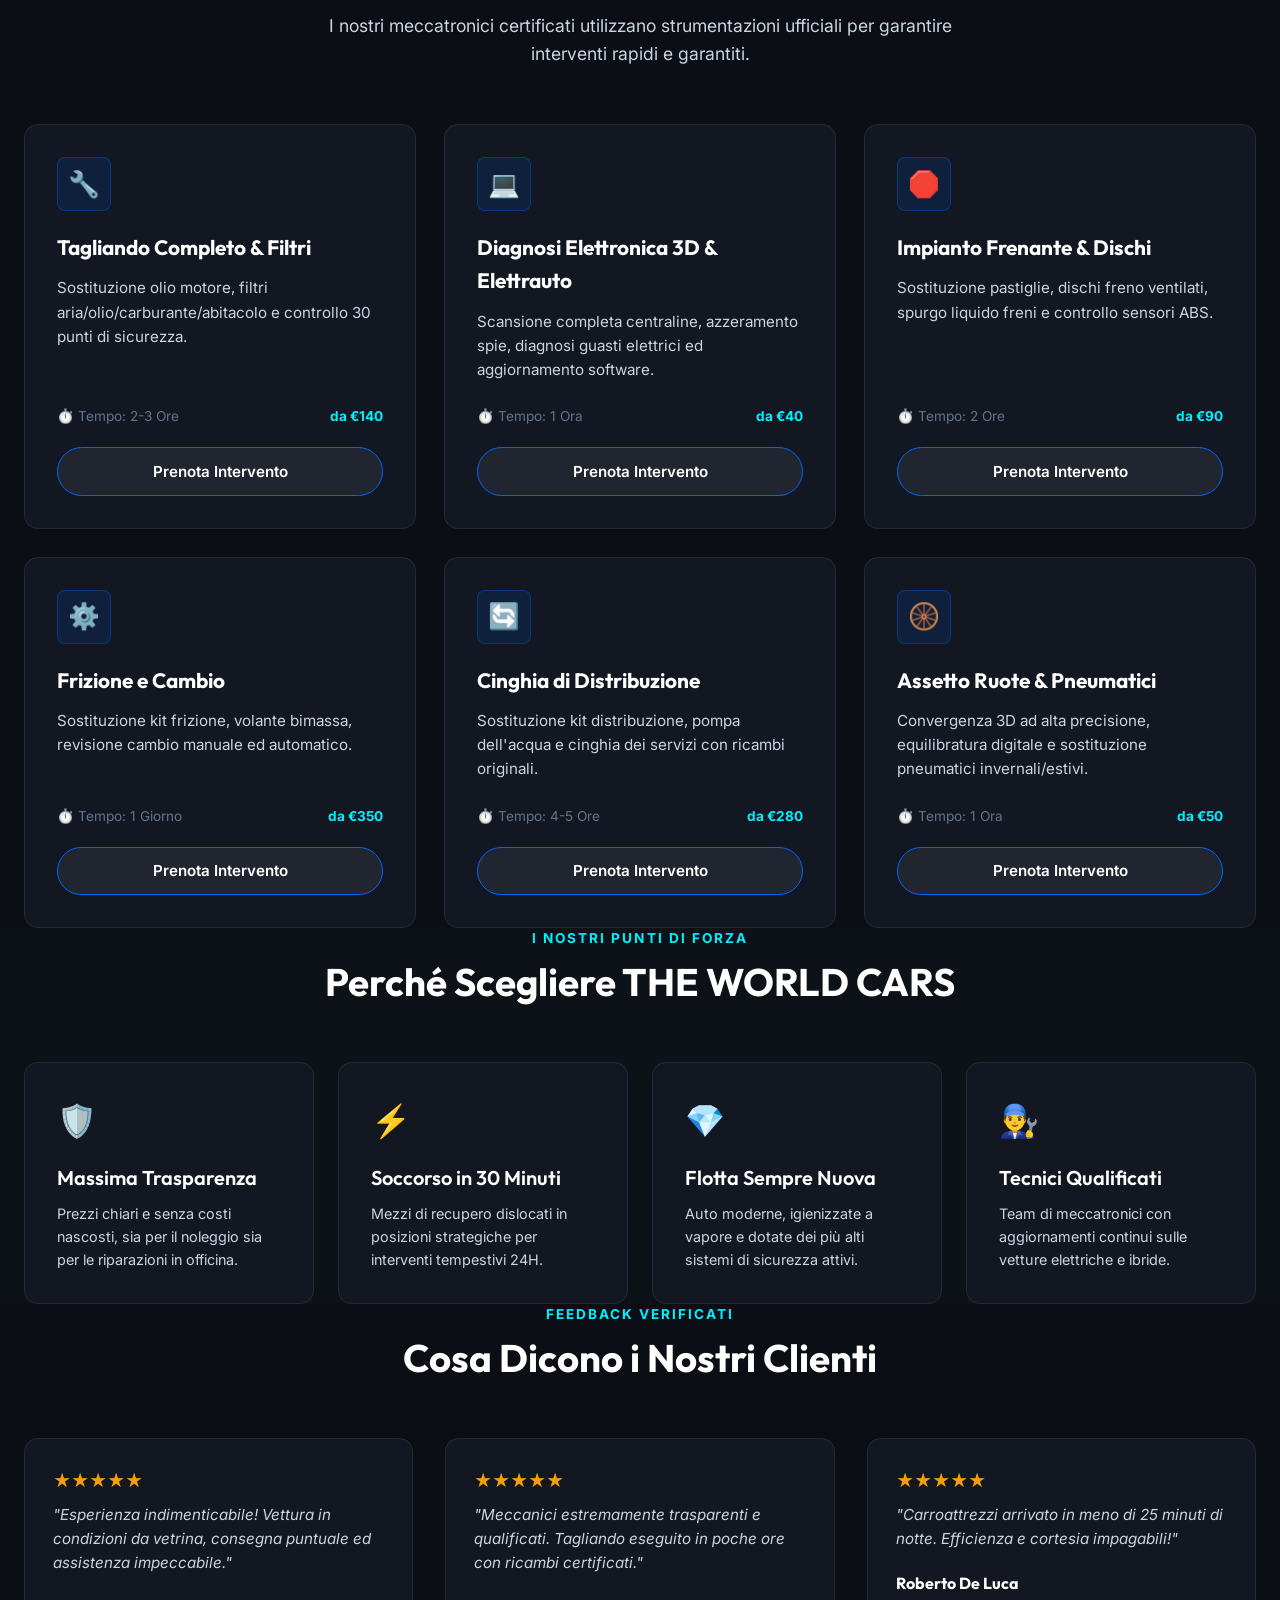
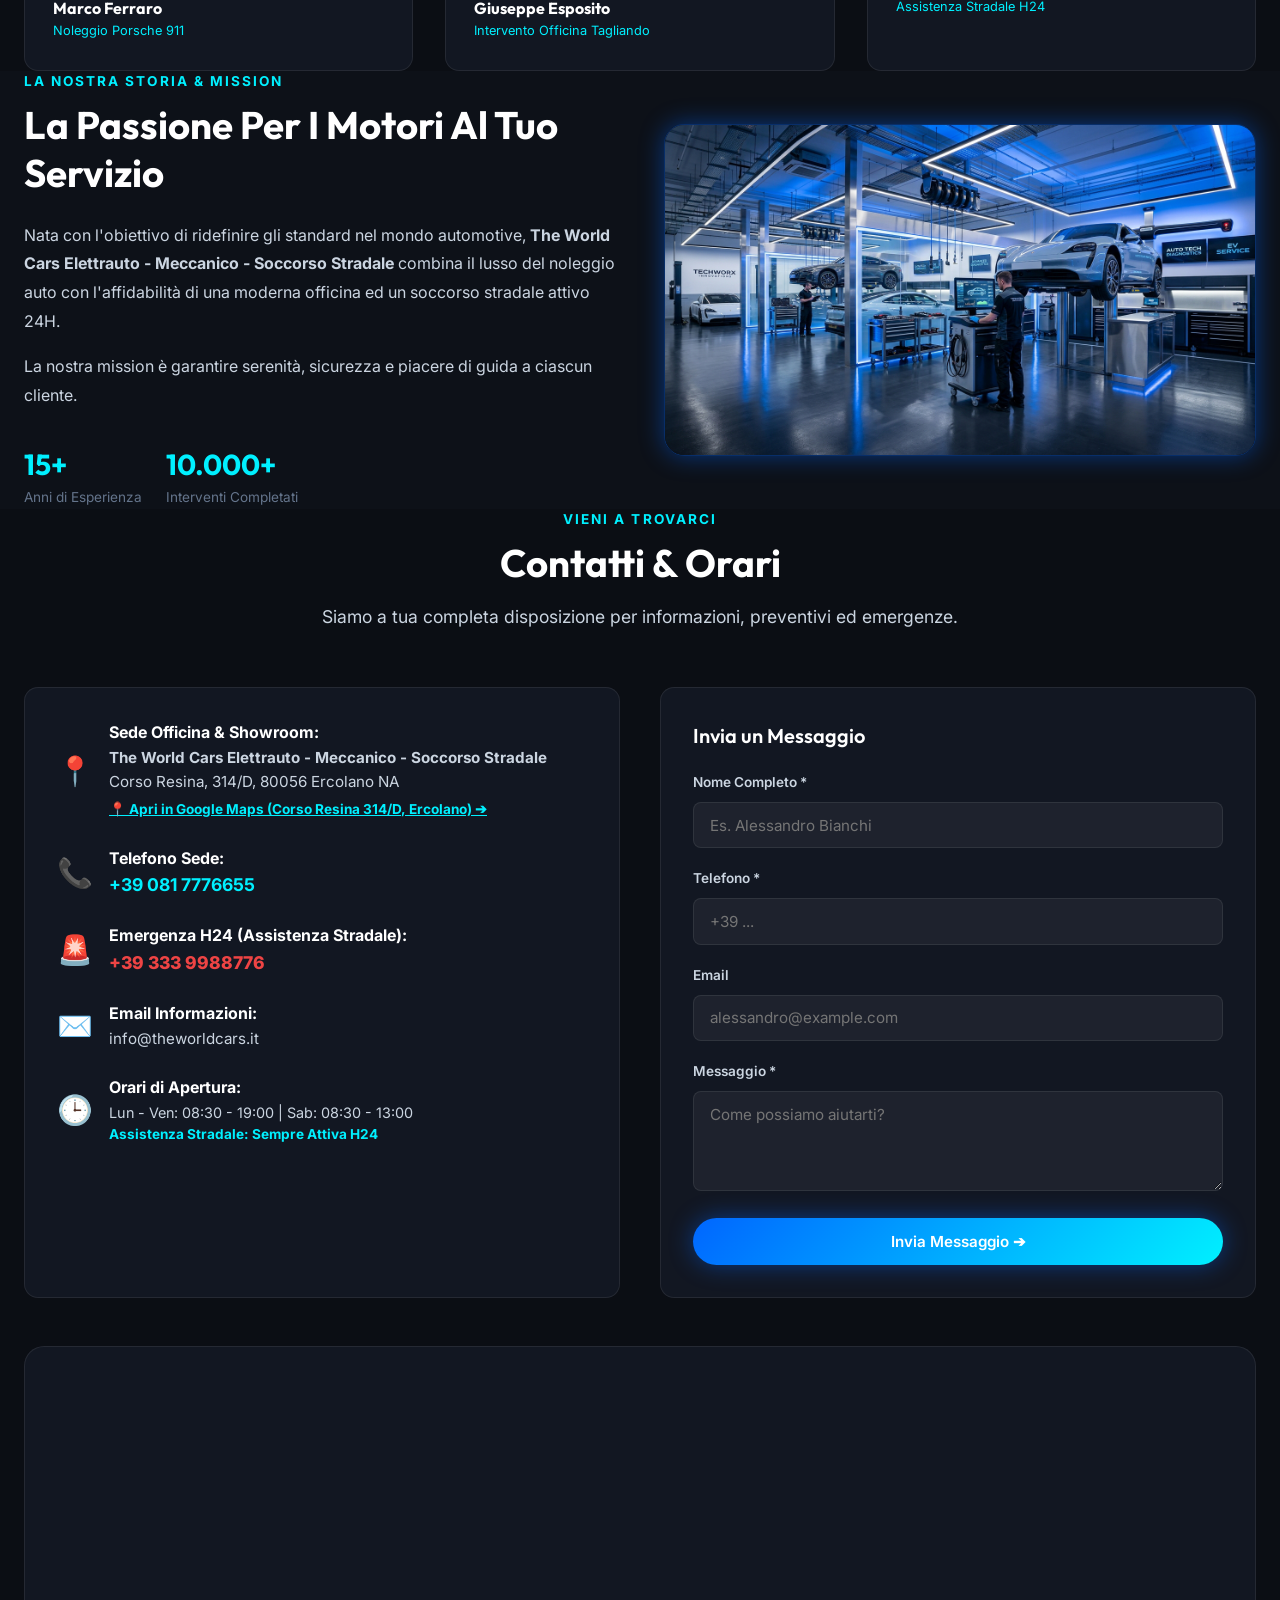
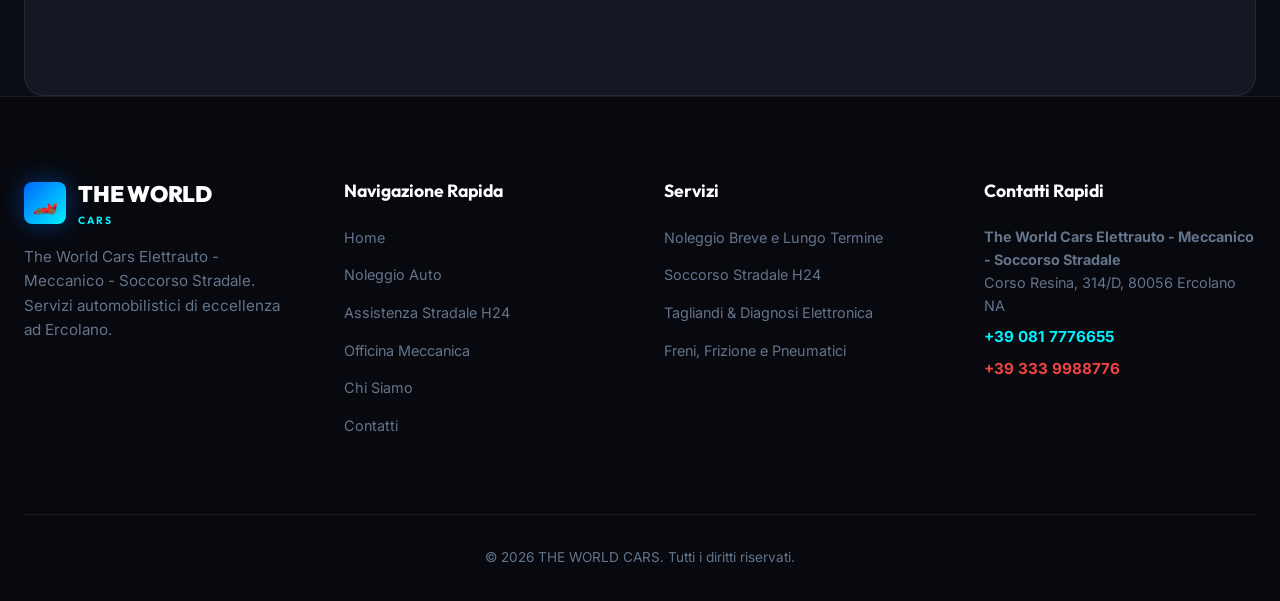
==== commit 6448fc16: "v8" ====
--- a/the-world-cars/index.html
+++ b/the-world-cars/index.html
@@ -488,11 +488,8 @@
 
         <div class="form-group">
           <label class="form-label">Categoria *</label>
-          <select class="form-control" name="category" required>
-            <option value="Sportive">Sportive</option>
-            <option value="SUV">SUV</option>
-            <option value="Berline">Berline</option>
-            <option value="City Car">City Car</option>
+          <select class="form-control" name="category" id="editcar-category-select" required>
+            <!-- Generated by JS -->
           </select>
         </div>
 
@@ -529,14 +526,47 @@
           <input type="number" class="form-control" name="priceWeekly" required>
         </div>
 
+        <div class="form-group">
+          <label class="form-label">Aria Condizionata</label>
+          <select class="form-control" name="ac">
+            <option value="true">Sì (❄️)</option>
+            <option value="false">No</option>
+          </select>
+        </div>
+
+        <div class="form-group">
+          <label class="form-label">Cavalli (CV)</label>
+          <input type="number" class="form-control" name="cv" placeholder="Es. 250">
+        </div>
+
         <div class="form-group" style="grid-column: 1/-1;">
-          <label class="form-label">Immagine Auto (Upload File / Drag & Drop o URL) *</label>
+          <label class="form-label">Immagine Principale (1) *</label>
           <div class="dropzone">
-            <p>📁 Trascina qui l'immagine dell'auto o <strong>clicca per caricare</strong></p>
+            <p>📁 Trascina o clicca per caricare</p>
             <input type="file" accept="image/*" style="display: none;">
             <img class="dropzone-preview" style="display: none;">
           </div>
-          <input type="text" class="form-control" name="image" placeholder="URL immagine o dati caricati..." required>
+          <input type="text" class="form-control" name="image" placeholder="URL immagine" required>
+        </div>
+        
+        <div class="form-group">
+          <label class="form-label">Immagine Aggiuntiva (2)</label>
+          <div class="dropzone">
+            <p>📁 Trascina o clicca</p>
+            <input type="file" accept="image/*" style="display: none;">
+            <img class="dropzone-preview" style="display: none;">
+          </div>
+          <input type="text" class="form-control" name="image2" placeholder="URL immagine 2">
+        </div>
+
+        <div class="form-group">
+          <label class="form-label">Immagine Aggiuntiva (3)</label>
+          <div class="dropzone">
+            <p>📁 Trascina o clicca</p>
+            <input type="file" accept="image/*" style="display: none;">
+            <img class="dropzone-preview" style="display: none;">
+          </div>
+          <input type="text" class="form-control" name="image3" placeholder="URL immagine 3">
         </div>
 
         <div class="form-group" style="grid-column: 1/-1;">
@@ -821,6 +851,16 @@
             </div>
 
             <div class="form-group">
+              <label class="form-label">Posti</label>
+              <input type="number" class="form-control" name="seats" placeholder="5" required>
+            </div>
+
+            <div class="form-group">
+              <label class="form-label">Bagagli</label>
+              <input type="text" class="form-control" name="luggage" placeholder="2 Valigie" required>
+            </div>
+
+            <div class="form-group">
               <label class="form-label">Prezzo al Giorno (€) *</label>
               <input type="number" class="form-control" name="priceDaily" required placeholder="120">
             </div>
@@ -983,8 +1023,8 @@
               </div>
 
               <div class="form-group" style="grid-column: 1/-1;">
-                <label class="form-label">Categorie Auto (Separate da virgola) *</label>
-                <input type="text" class="form-control" name="carCategories" placeholder="Es. Sportive, SUV, Scooter, Furgoni" required>
+                <label class="form-label">Categorie Auto (Separate da virgola)</label>
+                <input type="text" class="form-control" name="carCategories" placeholder="Es. Sportive, SUV, Scooter, Furgoni">
                 <p style="font-size: 0.8rem; color: var(--text-secondary); margin-top: 0.25rem;">Queste categorie appariranno nei menu e nei filtri.</p>
               </div>
               <div class="form-group">
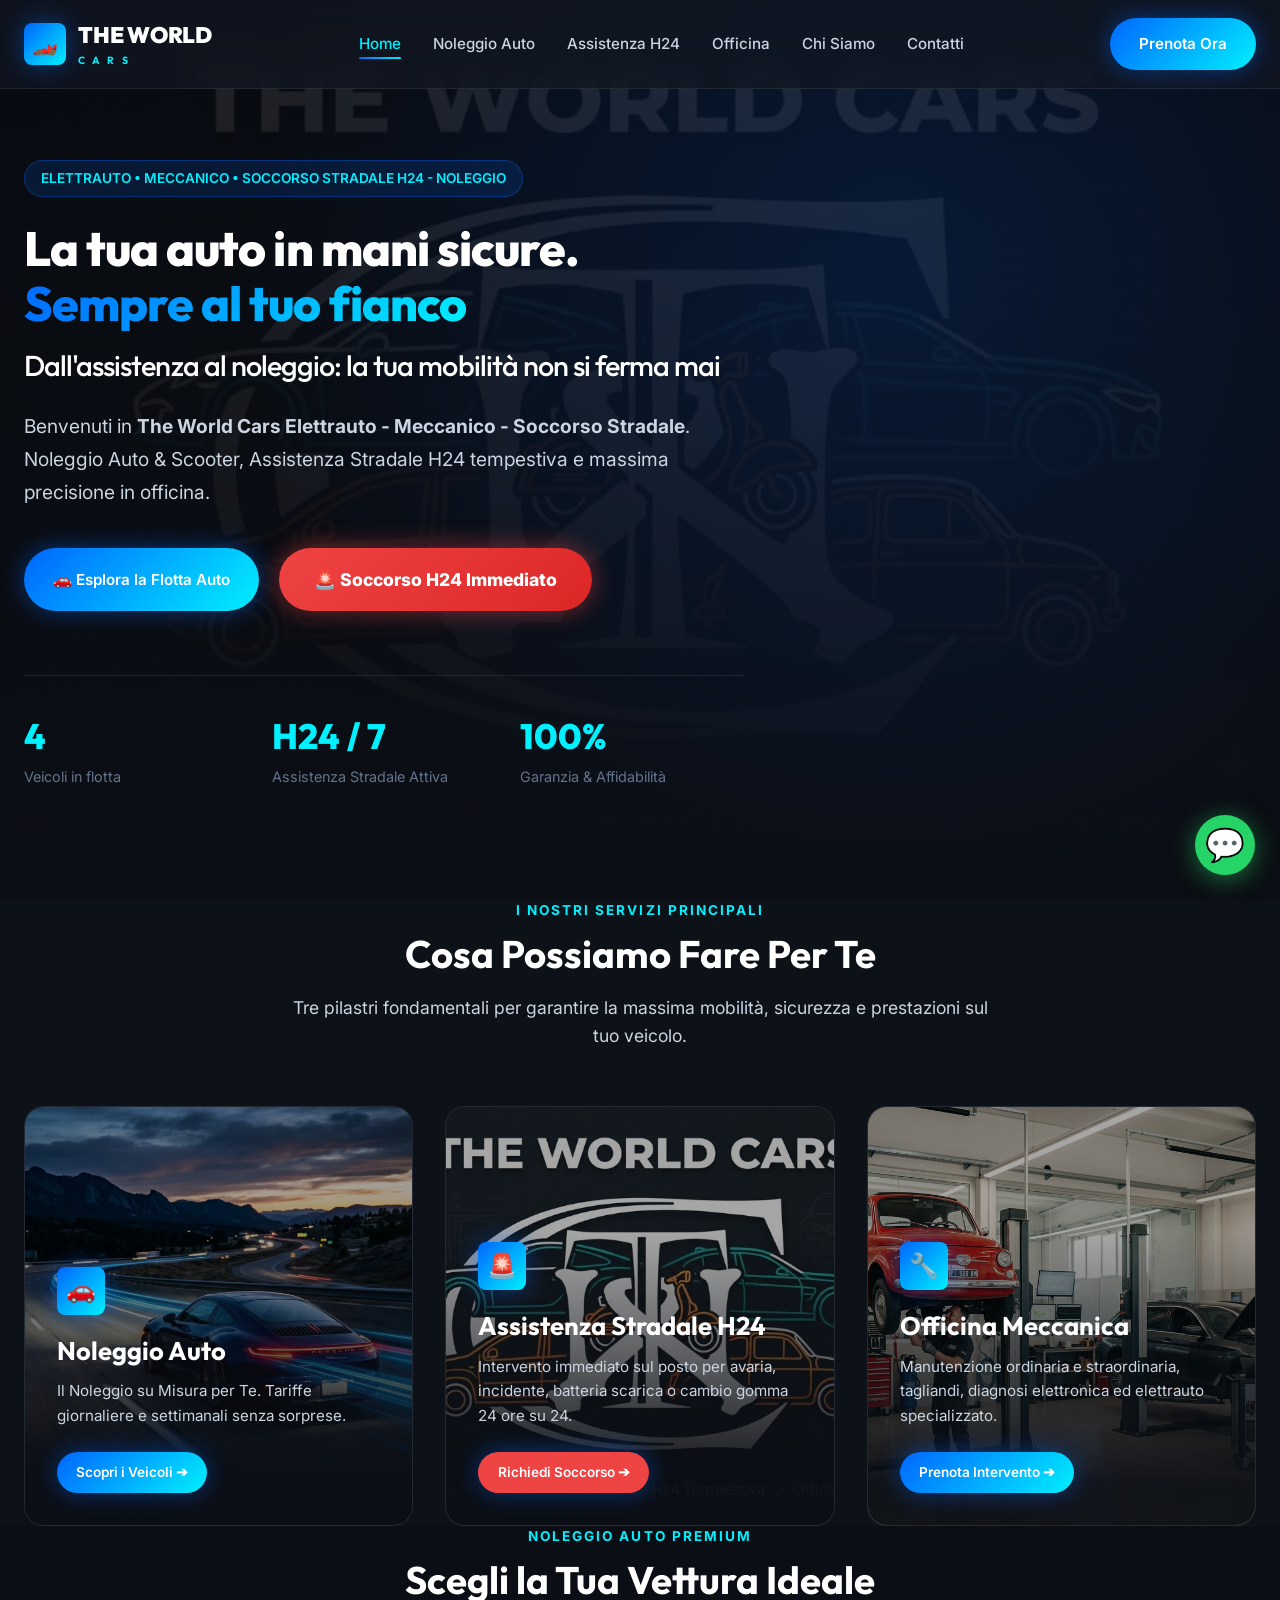
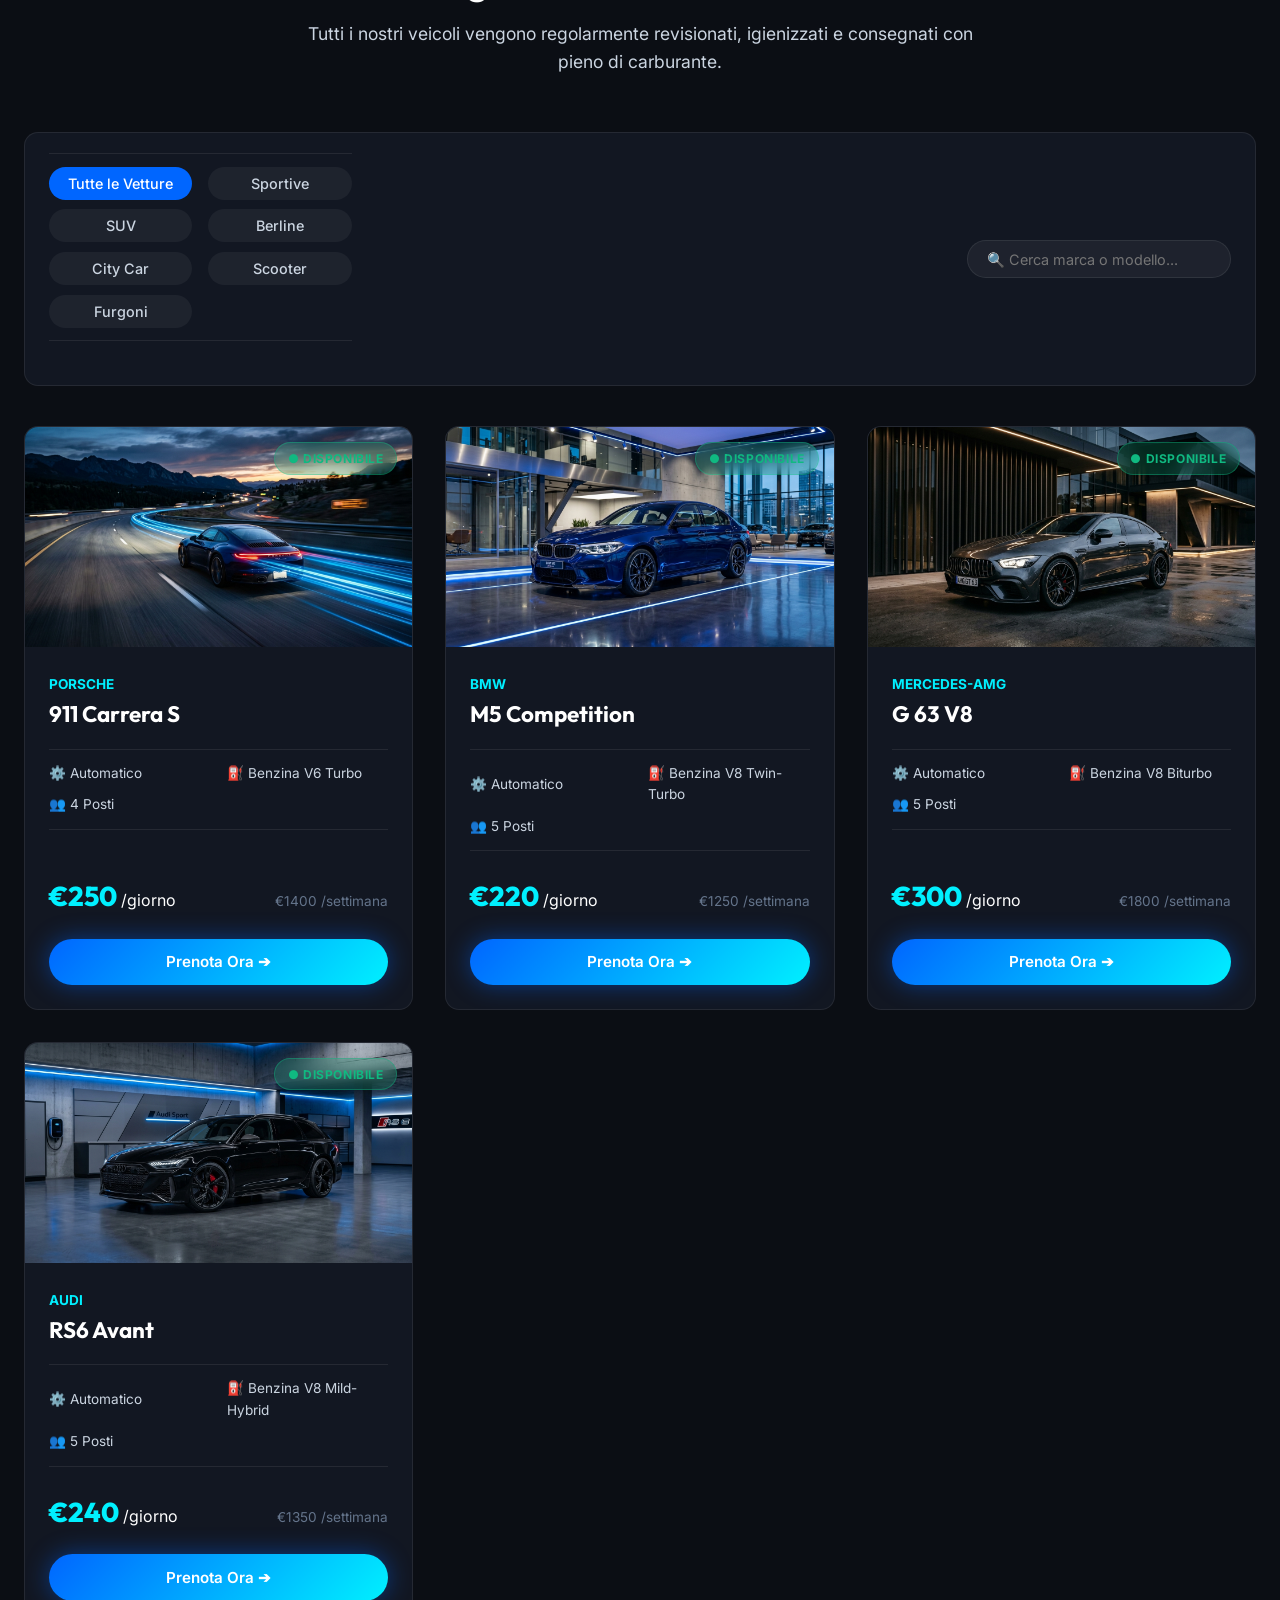
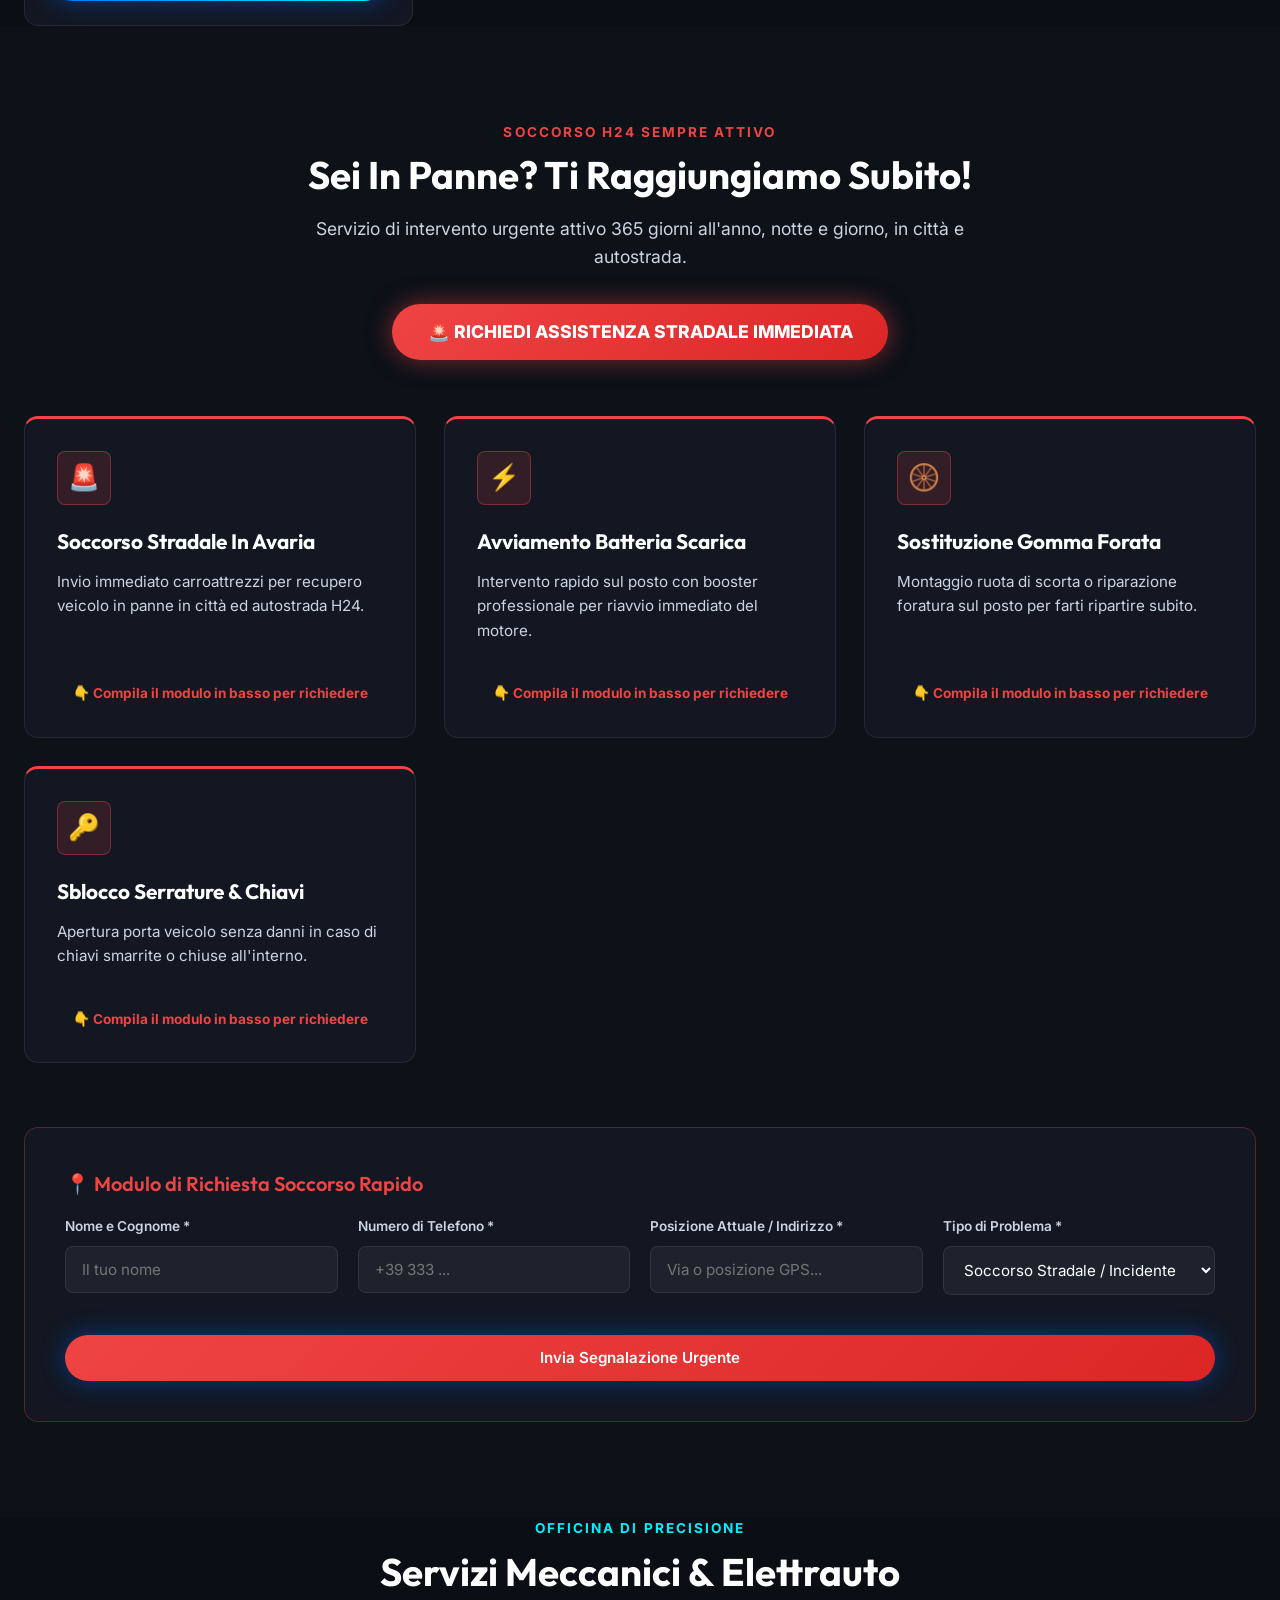
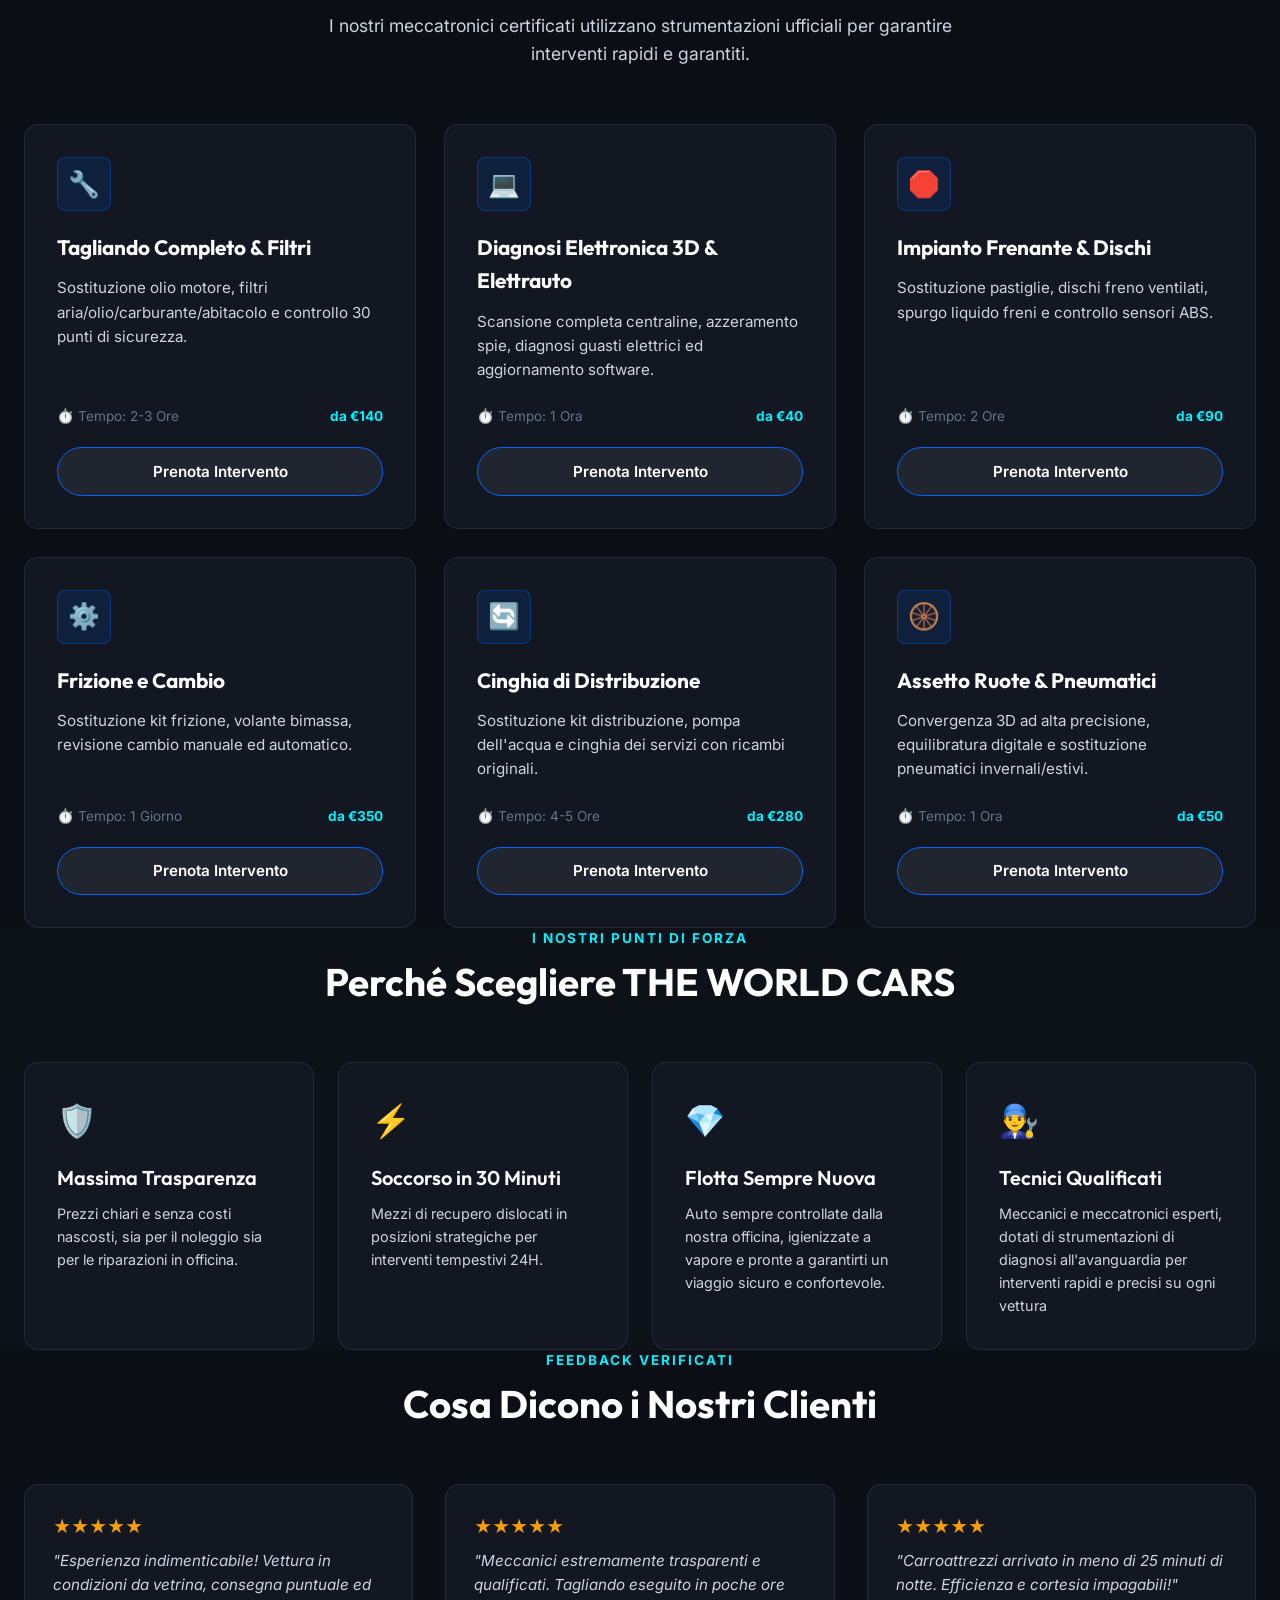
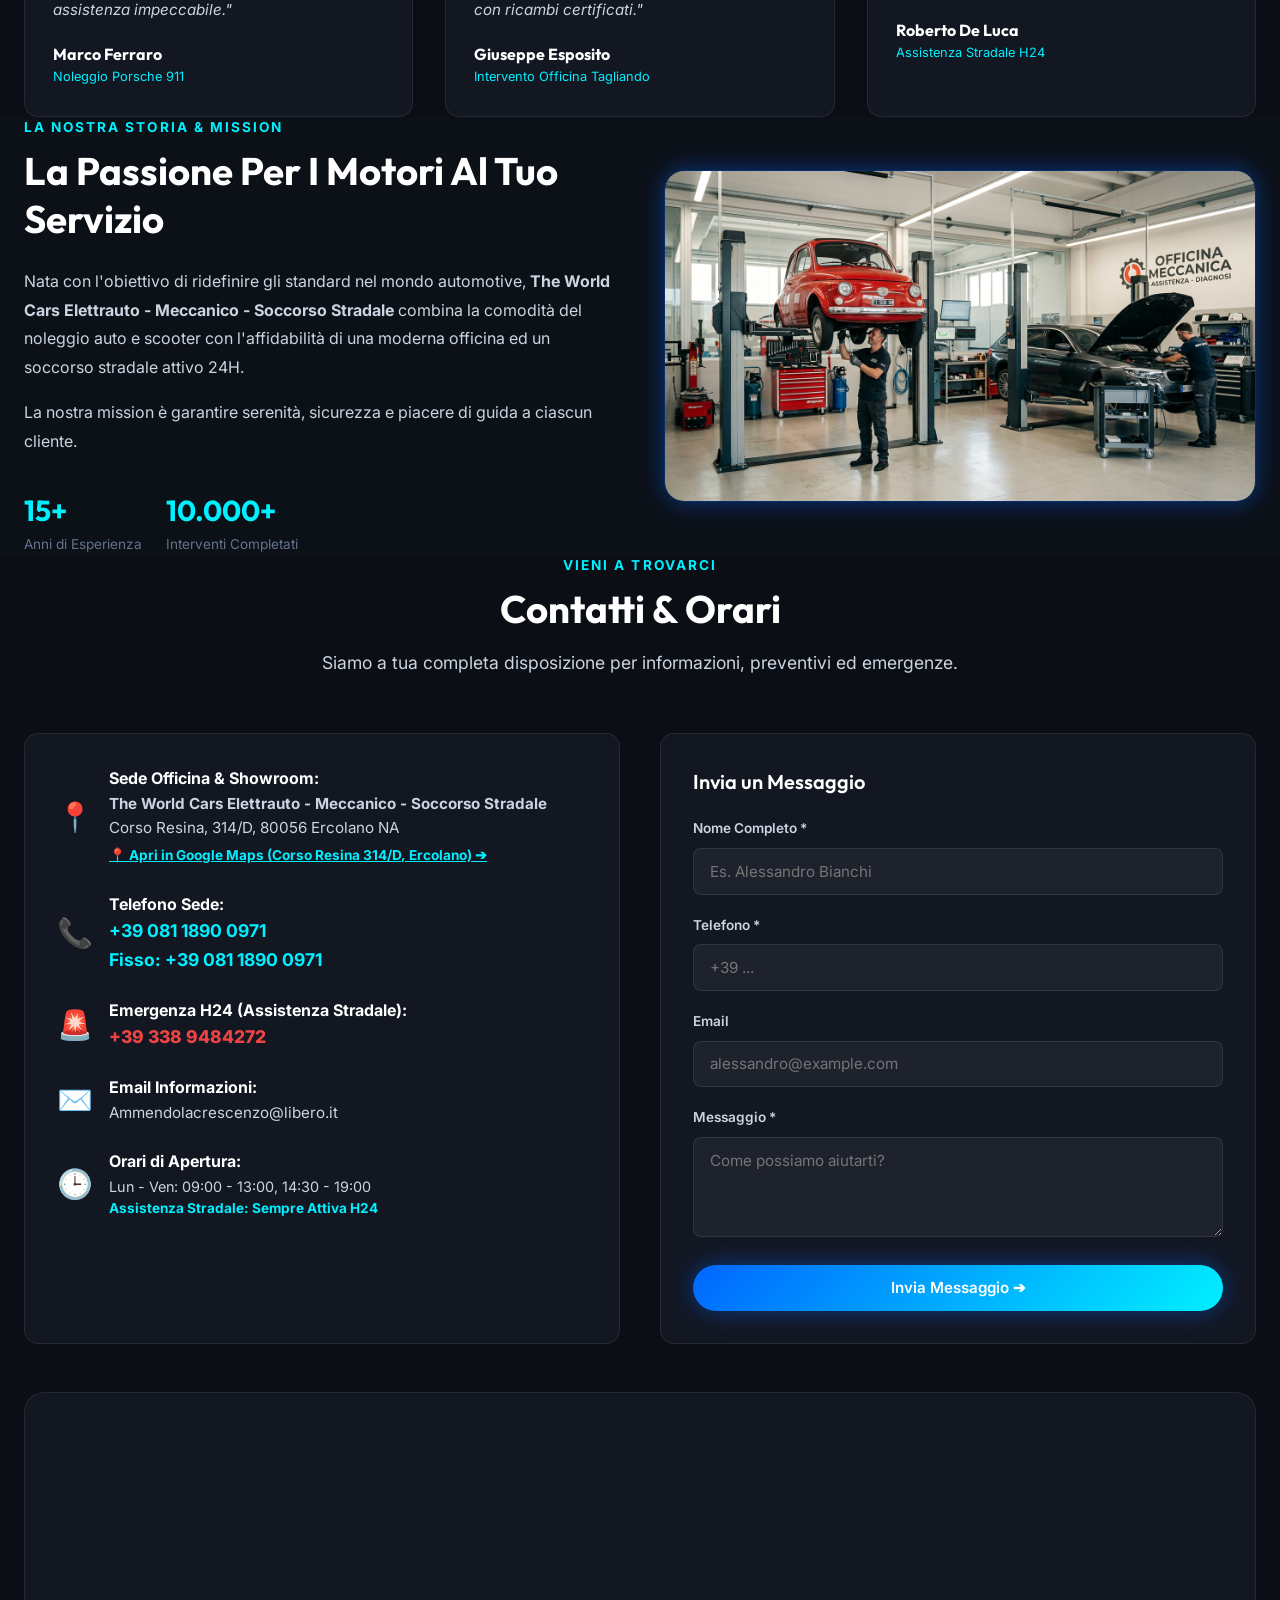
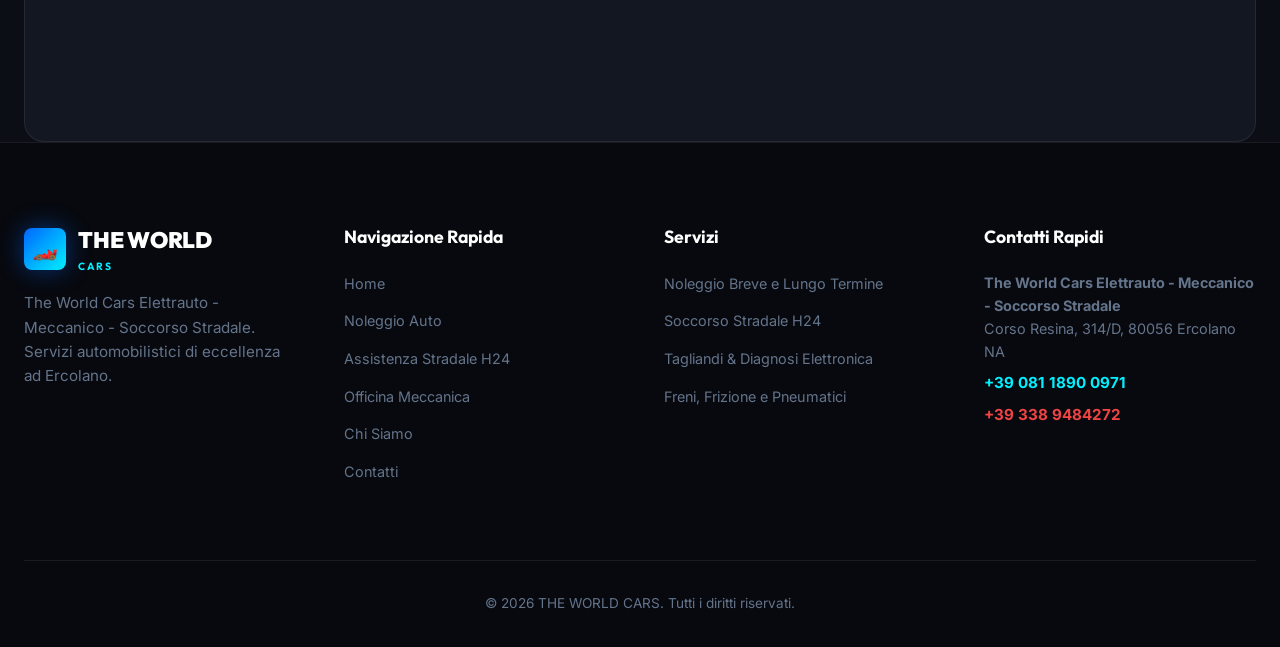
==== commit ba55cda9: "v9" ====
--- a/the-world-cars/index.html
+++ b/the-world-cars/index.html
@@ -80,14 +80,14 @@
     <div class="container">
       <div class="hero-content">
         <div class="hero-badge">
-          ⚡ ELETTRAUTO • MECCANICO • SOCCORSO STRADALE H24
-        </div>
-        <h1 class="heading-lg hero-title">
-          Eccellenza, Lusso & <br>
-          <span class="text-gradient">Prestazioni Senza Limiti</span>
+          ELETTRAUTO • MECCANICO • SOCCORSO STRADALE H24 - NOLEGGIO
+        </div>
+        <h1 class="heading-lg hero-title" style="font-size: clamp(1.8rem, 4vw, 3rem);">
+          La tua auto in mani sicure. <span class="text-gradient">Sempre al tuo fianco</span><br>
+          <span style="font-size: 0.6em; font-weight: 500;">Dall'assistenza al noleggio: la tua mobilità non si ferma mai</span>
         </h1>
         <p class="hero-desc">
-          Benvenuti in <strong>The World Cars Elettrauto - Meccanico - Soccorso Stradale</strong>. Noleggio Auto Premium, Assistenza Stradale H24 tempestiva e massima precisione in officina.
+          Benvenuti in <strong>The World Cars Elettrauto - Meccanico - Soccorso Stradale</strong>. Noleggio Auto & Scooter, Assistenza Stradale H24 tempestiva e massima precisione in officina.
         </p>
         <div class="hero-buttons">
           <a href="#noleggio" class="btn btn-primary">🚗 Esplora la Flotta Auto</a>
@@ -127,7 +127,7 @@
         <div class="category-content">
           <div class="category-icon">🚗</div>
           <h3>Noleggio Auto</h3>
-          <p>Dalle city car efficienti alle supercar più esclusive. Tariffe giornaliere e settimanali senza sorprese.</p>
+          <p>Il Noleggio su Misura per Te. Tariffe giornaliere e settimanali senza sorprese.</p>
           <a href="#noleggio" class="btn btn-primary" style="font-size: 0.85rem; padding: 0.6rem 1.2rem;">Scopri i Veicoli ➔</a>
         </div>
       </div>
@@ -144,12 +144,12 @@
       </div>
 
       <div class="category-card">
-        <img src="./assets/images/workshop_main.jpg" alt="Officina Meccanica">
+        <img src="./assets/images/officina_italiana.jpg" alt="Officina Meccanica">
         <div class="category-overlay"></div>
         <div class="category-content">
           <div class="category-icon">🔧</div>
           <h3>Officina Meccanica</h3>
-          <p>Manutenzione ordinaria e straordinaria, tagliandi, diagnosi elettronica 3D ed elettrauto specializzato.</p>
+          <p>Manutenzione ordinaria e straordinaria, tagliandi, diagnosi elettronica ed elettrauto specializzato.</p>
           <a href="#officina" class="btn btn-primary" style="font-size: 0.85rem; padding: 0.6rem 1.2rem;">Prenota Intervento ➔</a>
         </div>
       </div>
@@ -266,12 +266,12 @@
       <div class="glass-card feature-box">
         <div class="feature-icon">💎</div>
         <h3 class="heading-sm" style="margin-bottom: 0.5rem;">Flotta Sempre Nuova</h3>
-        <p style="color: var(--text-secondary); font-size: 0.9rem;">Auto moderne, igienizzate a vapore e dotate dei più alti sistemi di sicurezza attivi.</p>
+        <p style="color: var(--text-secondary); font-size: 0.9rem;">Auto sempre controllate dalla nostra officina, igienizzate a vapore e pronte a garantirti un viaggio sicuro e confortevole.</p>
       </div>
       <div class="glass-card feature-box">
         <div class="feature-icon">👨‍🔧</div>
         <h3 class="heading-sm" style="margin-bottom: 0.5rem;">Tecnici Qualificati</h3>
-        <p style="color: var(--text-secondary); font-size: 0.9rem;">Team di meccatronici con aggiornamenti continui sulle vetture elettriche e ibride.</p>
+        <p style="color: var(--text-secondary); font-size: 0.9rem;">Meccanici e meccatronici esperti, dotati di strumentazioni di diagnosi all'avanguardia per interventi rapidi e precisi su ogni vettura</p>
       </div>
     </div>
   </section>
@@ -295,7 +295,7 @@
         <span class="section-subtitle">La Nostra Storia & Mission</span>
         <h2 class="heading-md" style="margin-bottom: 1.5rem;">La Passione Per I Motori Al Tuo Servizio</h2>
         <p style="color: var(--text-secondary); margin-bottom: 1rem; line-height: 1.8;">
-          Nata con l'obiettivo di ridefinire gli standard nel mondo automotive, <strong>The World Cars Elettrauto - Meccanico - Soccorso Stradale</strong> combina il lusso del noleggio auto con l'affidabilità di una moderna officina ed un soccorso stradale attivo 24H.
+          Nata con l'obiettivo di ridefinire gli standard nel mondo automotive, <strong>The World Cars Elettrauto - Meccanico - Soccorso Stradale</strong> combina la comodità del noleggio auto e scooter con l'affidabilità di una moderna officina ed un soccorso stradale attivo 24H.
         </p>
         <p style="color: var(--text-secondary); margin-bottom: 2rem; line-height: 1.8;">
           La nostra mission è garantire serenità, sicurezza e piacere di guida a ciascun cliente.
@@ -312,7 +312,7 @@
         </div>
       </div>
       <div>
-        <img src="./assets/images/workshop_main.jpg" alt="Officina THE WORLD CARS" style="border-radius: var(--radius-lg); border: 1px solid var(--border-glow); box-shadow: var(--accent-glow);">
+        <img src="./assets/images/officina_italiana.jpg" alt="Officina THE WORLD CARS" style="border-radius: var(--radius-lg); border: 1px solid var(--border-glow); box-shadow: var(--accent-glow);">
       </div>
     </div>
   </section>
@@ -345,7 +345,8 @@
           <div style="font-size: 1.8rem;">📞</div>
           <div>
             <strong>Telefono Sede:</strong>
-            <p class="ui-phone" style="color: var(--accent-cyan); font-weight: 700; font-size: 1.1rem;">+39 081 7776655</p>
+            <p class="ui-phone" style="color: var(--accent-cyan); font-weight: 700; font-size: 1.1rem;">+39 081 1890 0971</p>
+            <p style="color: var(--accent-cyan); font-weight: 700; font-size: 1.1rem;">Fisso: +39 081 1890 0971</p>
           </div>
         </div>
 
@@ -353,7 +354,7 @@
           <div style="font-size: 1.8rem;">🚨</div>
           <div>
             <strong>Emergenza H24 (Assistenza Stradale):</strong>
-            <p class="ui-emergency-phone" style="color: #EF4444; font-weight: 800; font-size: 1.1rem;">+39 333 9988776</p>
+            <p class="ui-emergency-phone" style="color: #EF4444; font-weight: 800; font-size: 1.1rem;">+39 338 9484272</p>
           </div>
         </div>
 
@@ -361,7 +362,7 @@
           <div style="font-size: 1.8rem;">✉️</div>
           <div>
             <strong>Email Informazioni:</strong>
-            <p class="ui-email" style="color: var(--text-secondary); font-size: 0.95rem;">info@theworldcars.it</p>
+            <p class="ui-email" style="color: var(--text-secondary); font-size: 0.95rem;">Ammendolacrescenzo@libero.it</p>
           </div>
         </div>
 
@@ -369,7 +370,7 @@
           <div style="font-size: 1.8rem;">🕒</div>
           <div>
             <strong>Orari di Apertura:</strong>
-            <p style="color: var(--text-secondary); font-size: 0.9rem;">Lun - Ven: 08:30 - 19:00 | Sab: 08:30 - 13:00</p>
+            <p style="color: var(--text-secondary); font-size: 0.9rem;">Lun - Ven: 09:00 - 13:00, 14:30 - 19:00</p>
             <p style="color: var(--accent-cyan); font-size: 0.85rem; font-weight: 700;">Assistenza Stradale: Sempre Attiva H24</p>
           </div>
         </div>
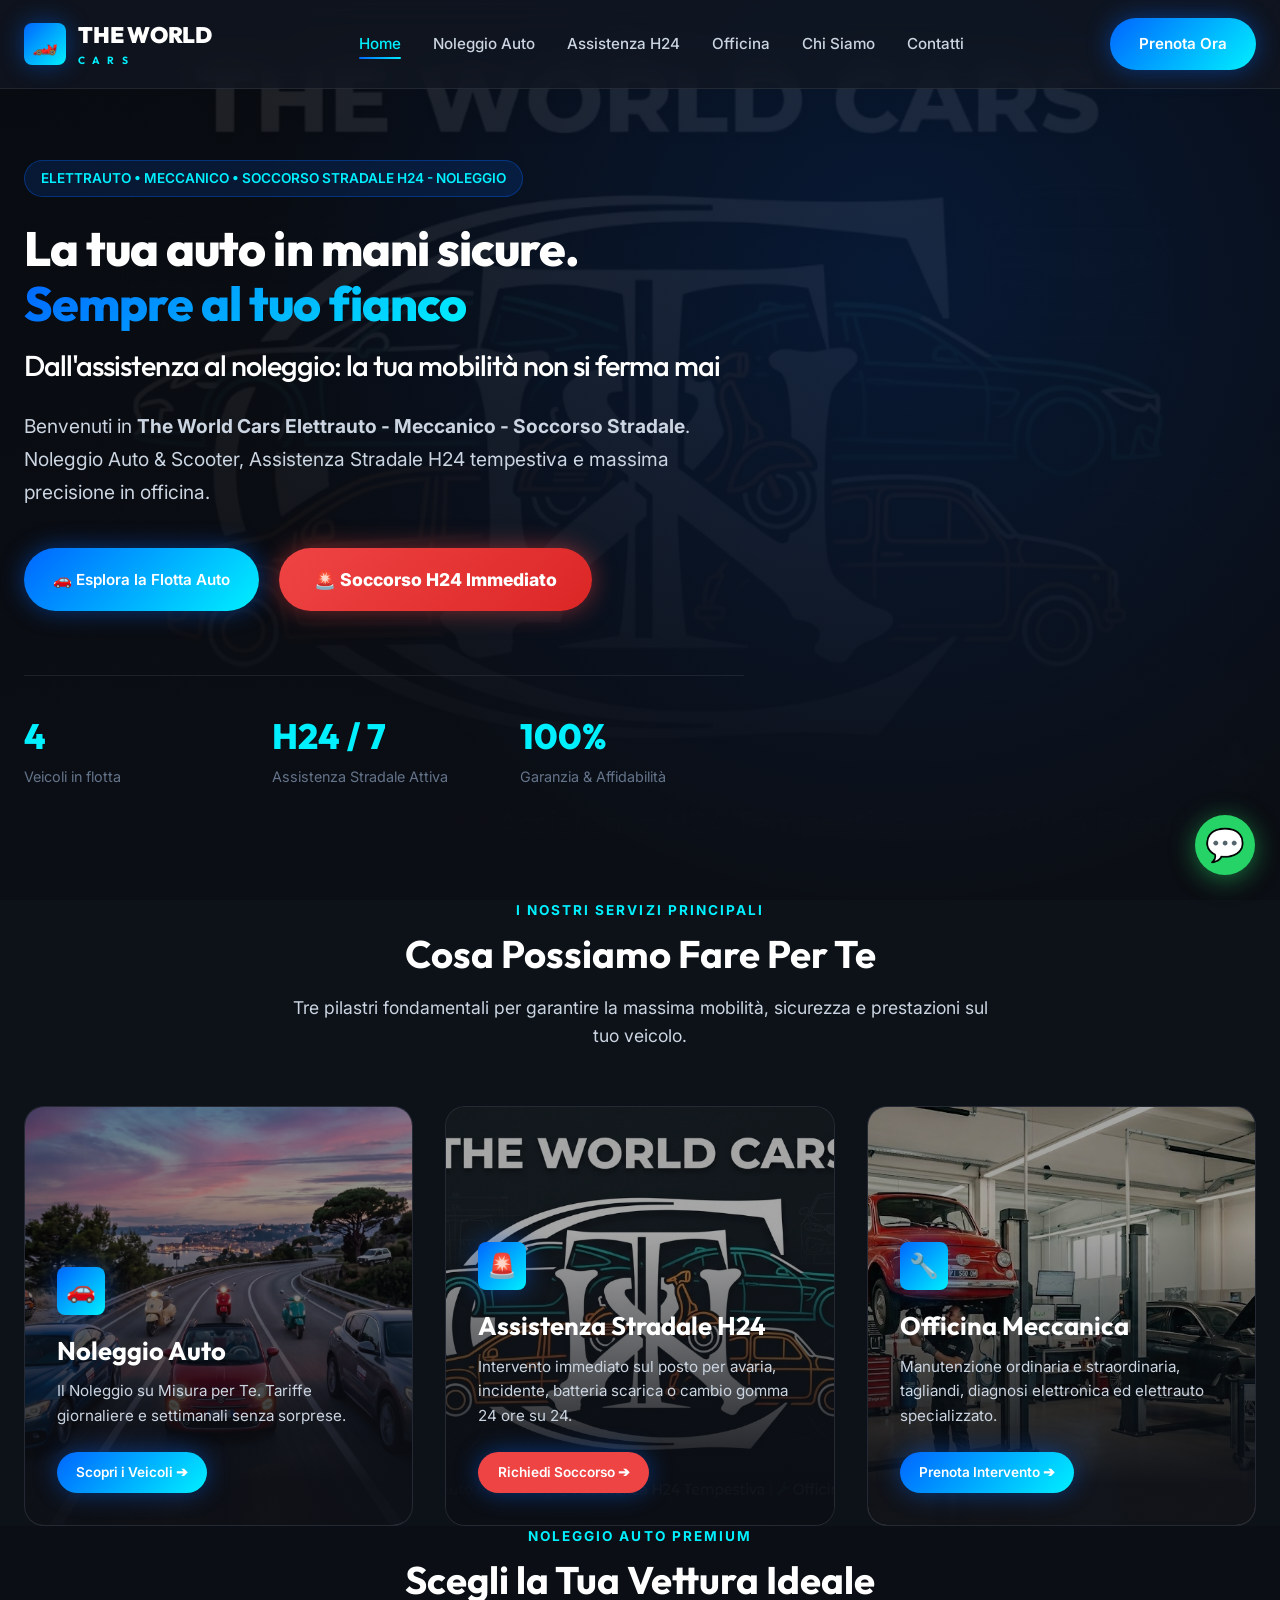
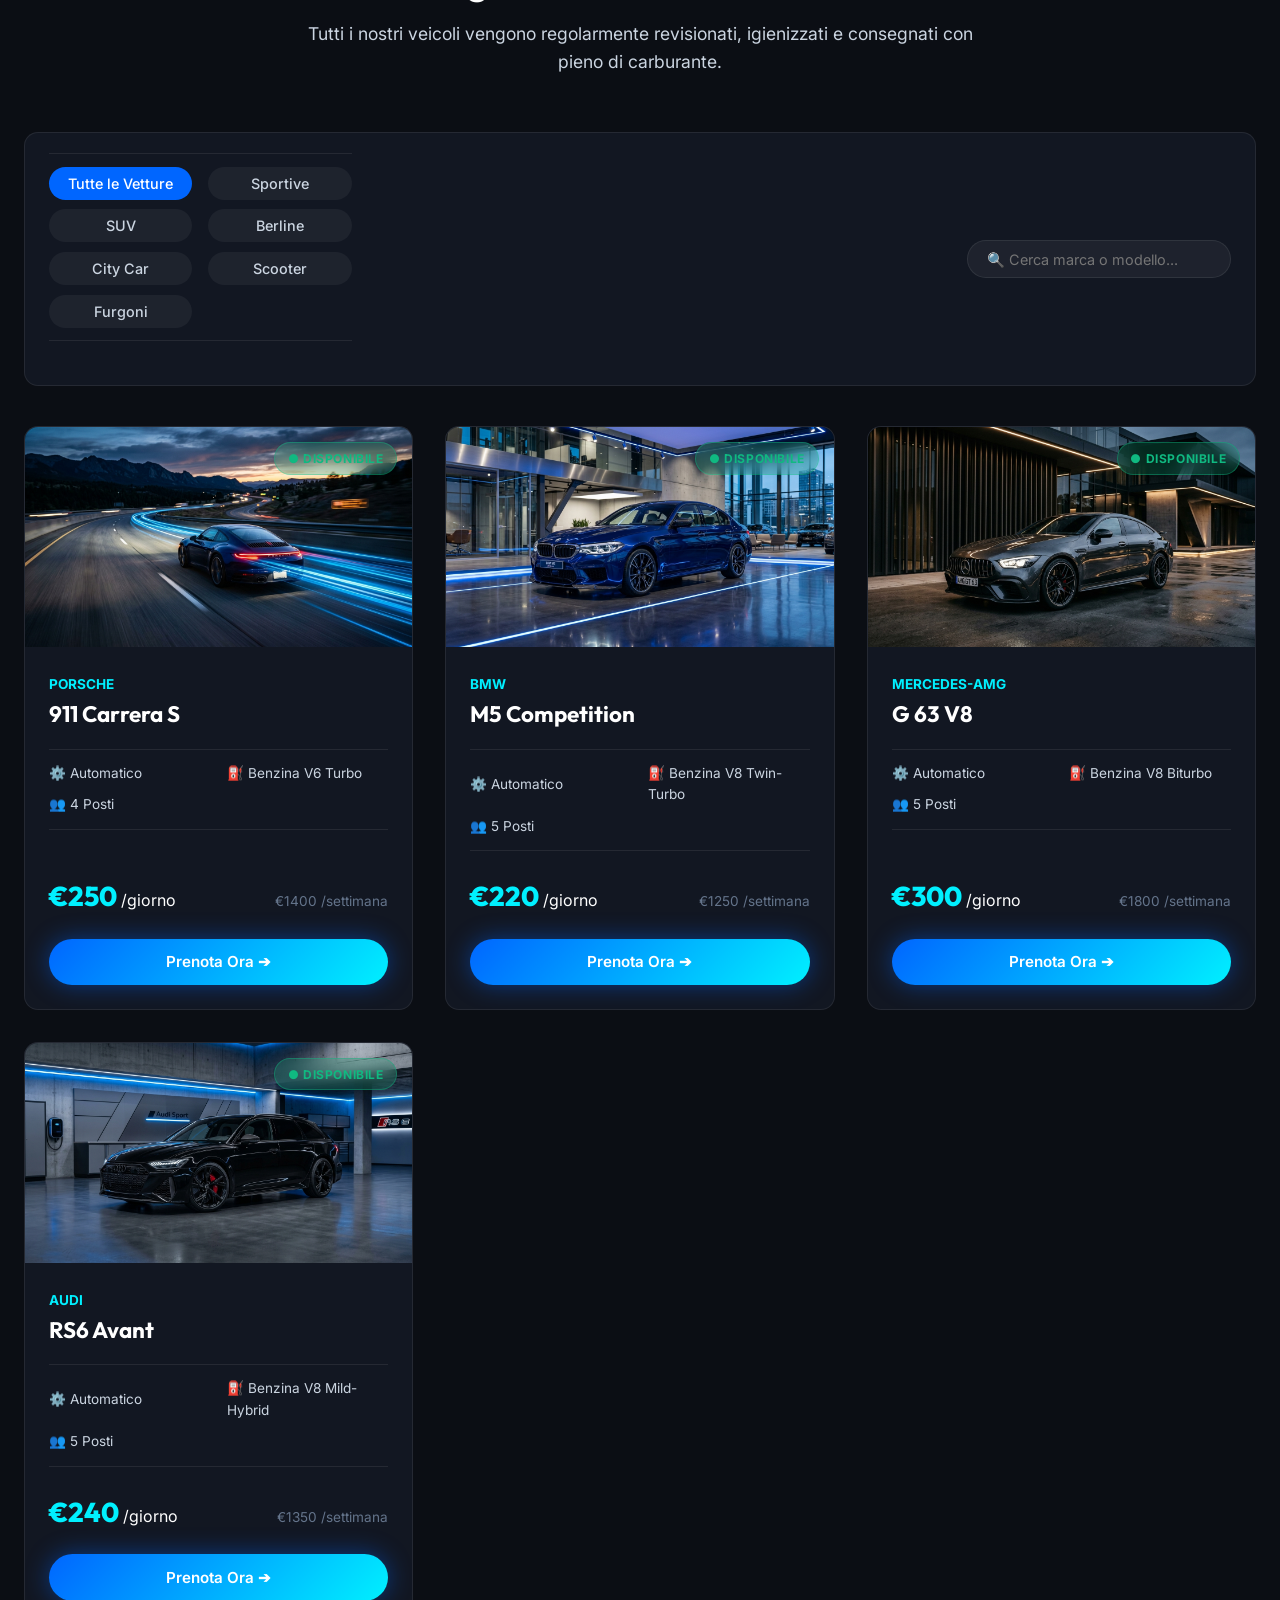
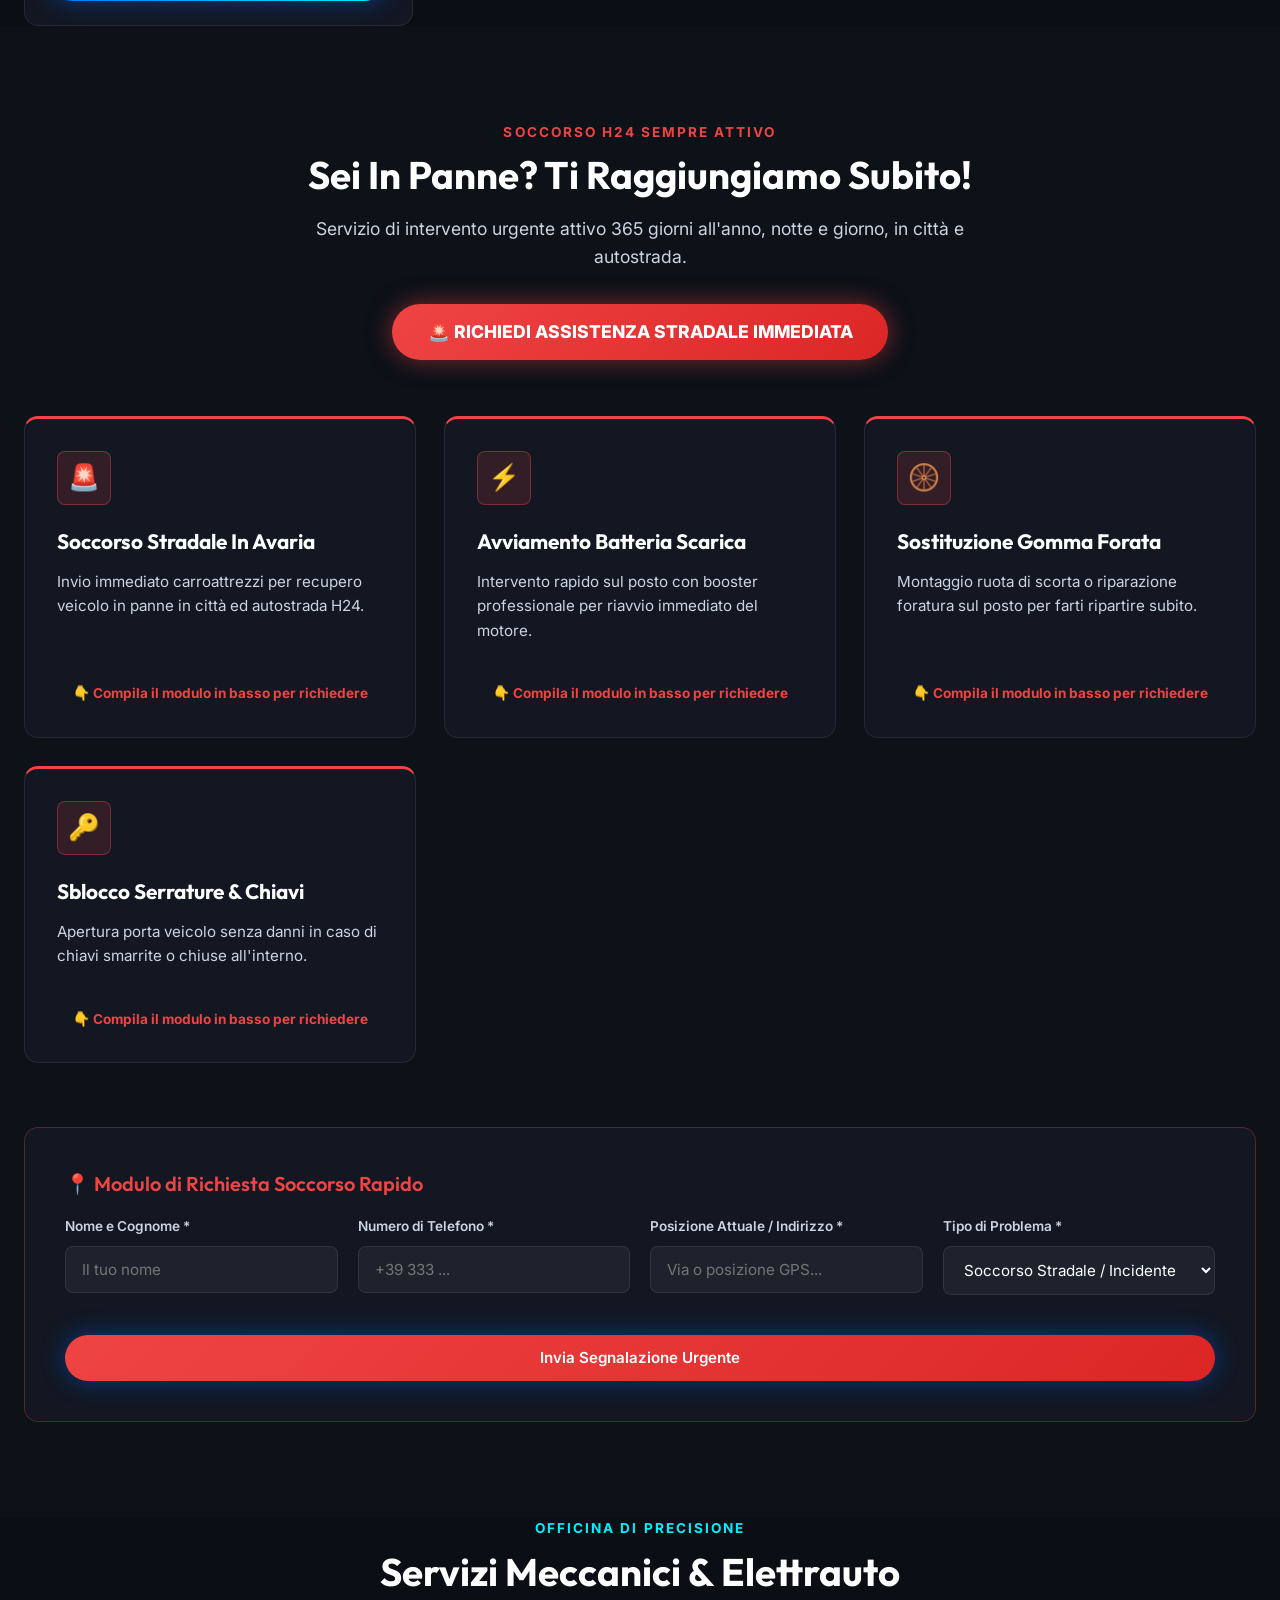
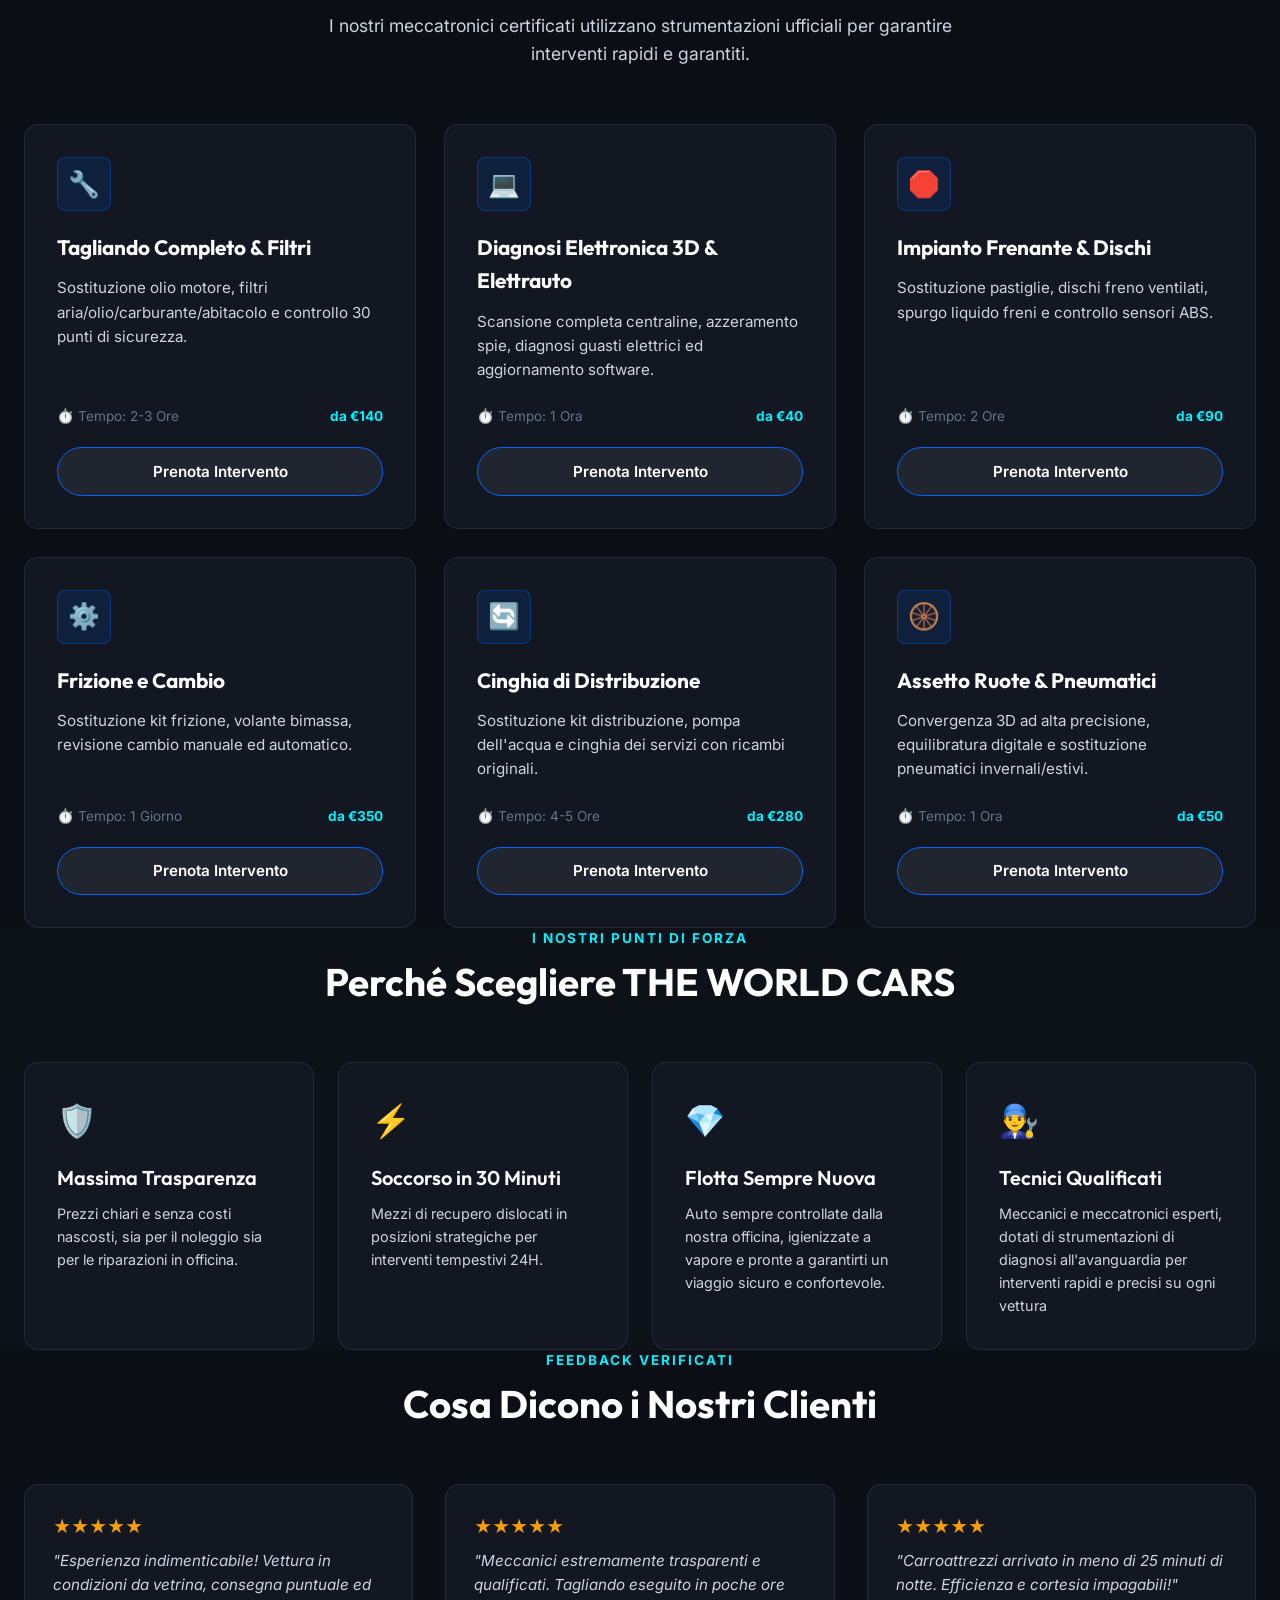
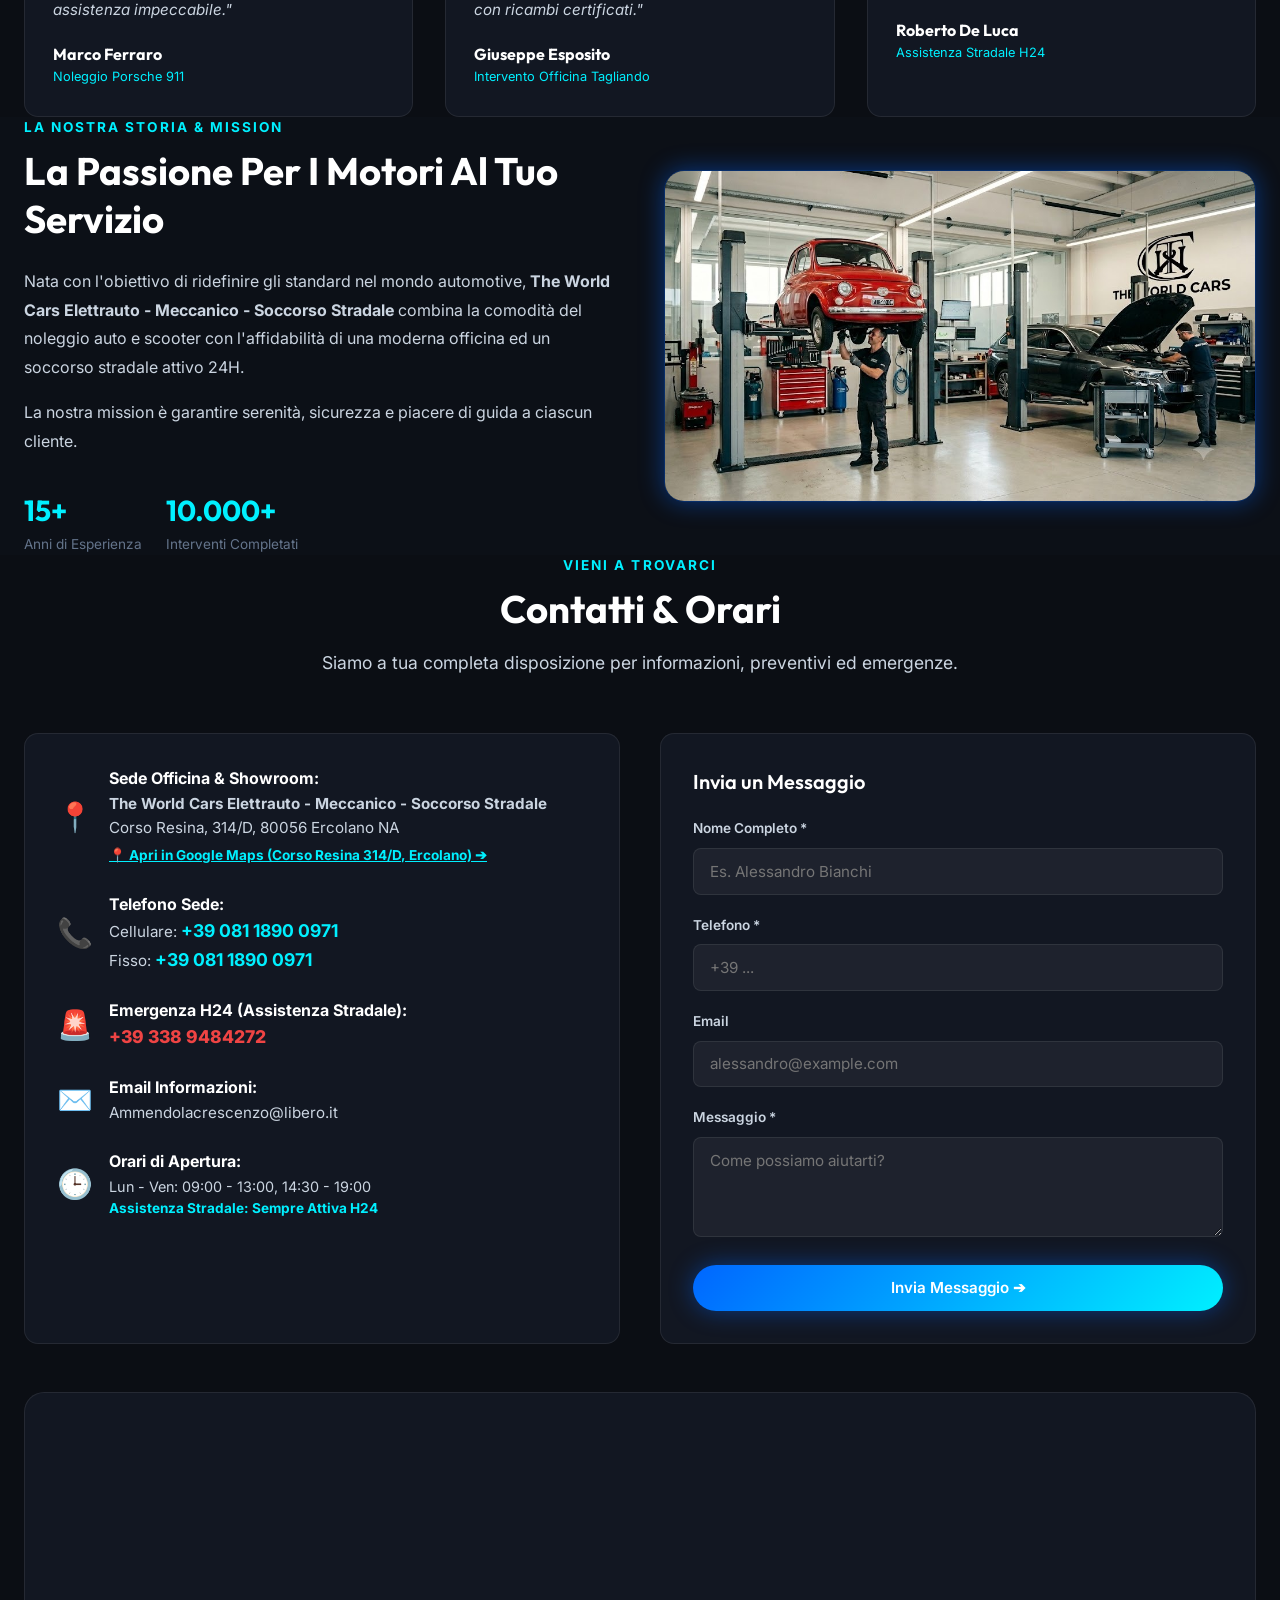
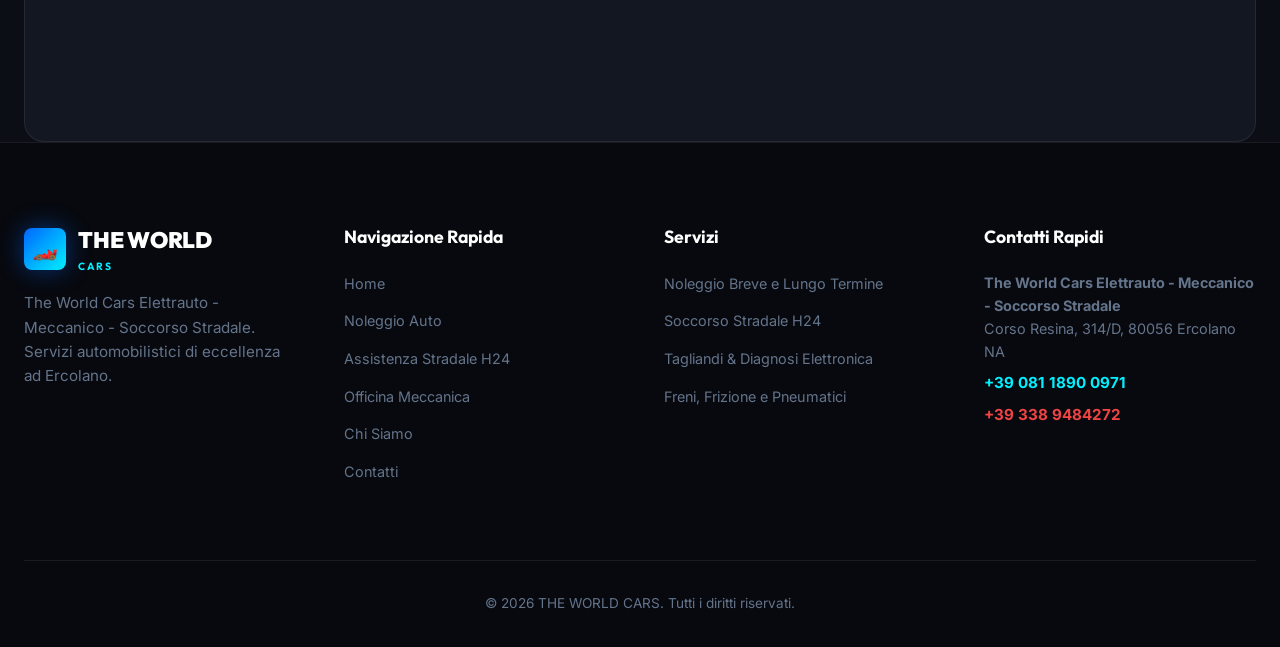
==== commit 00693808: "v 10" ====
--- a/the-world-cars/index.html
+++ b/the-world-cars/index.html
@@ -122,7 +122,7 @@
 
     <div class="categories-grid">
       <div class="category-card">
-        <img src="./assets/images/car_porsche_911.jpg" alt="Noleggio Auto">
+        <img src="./assets/images/noleggio_main.jpg" alt="Noleggio Auto">
         <div class="category-overlay"></div>
         <div class="category-content">
           <div class="category-icon">🚗</div>
@@ -144,7 +144,7 @@
       </div>
 
       <div class="category-card">
-        <img src="./assets/images/officina_italiana.jpg" alt="Officina Meccanica">
+        <img src="./assets/images/officina_main.jpg" alt="Officina Meccanica">
         <div class="category-overlay"></div>
         <div class="category-content">
           <div class="category-icon">🔧</div>
@@ -312,7 +312,7 @@
         </div>
       </div>
       <div>
-        <img src="./assets/images/officina_italiana.jpg" alt="Officina THE WORLD CARS" style="border-radius: var(--radius-lg); border: 1px solid var(--border-glow); box-shadow: var(--accent-glow);">
+        <img src="./assets/images/officina_main.jpg" alt="Officina THE WORLD CARS" style="border-radius: var(--radius-lg); border: 1px solid var(--border-glow); box-shadow: var(--accent-glow);">
       </div>
     </div>
   </section>
@@ -344,9 +344,11 @@
         <div style="display: flex; gap: 1rem; align-items: center;">
           <div style="font-size: 1.8rem;">📞</div>
           <div>
-            <strong>Telefono Sede:</strong>
-            <p class="ui-phone" style="color: var(--accent-cyan); font-weight: 700; font-size: 1.1rem;">+39 081 1890 0971</p>
-            <p style="color: var(--accent-cyan); font-weight: 700; font-size: 1.1rem;">Fisso: +39 081 1890 0971</p>
+            <strong>Telefono Sede:</strong><br>
+            <span style="color: var(--text-secondary); font-size: 0.95rem;">Cellulare: </span>
+            <span class="ui-phone" style="color: var(--accent-cyan); font-weight: 700; font-size: 1.1rem;">+39 081 1890 0971</span><br>
+            <span style="color: var(--text-secondary); font-size: 0.95rem;">Fisso: </span>
+            <span style="color: var(--accent-cyan); font-weight: 700; font-size: 1.1rem;">+39 081 1890 0971</span>
           </div>
         </div>
 
@@ -605,7 +607,7 @@
           </select>
         </div>
 
-        <div style="display: grid; grid-template-columns: 1fr 1fr; gap: 1rem;">
+        <div style="display: grid; grid-template-columns: repeat(auto-fit, minmax(min(100%, 250px), 1fr)); gap: 1rem;">
           <div class="form-group">
             <label class="form-label">Data Preferita *</label>
             <input type="date" class="form-control" name="date" required>
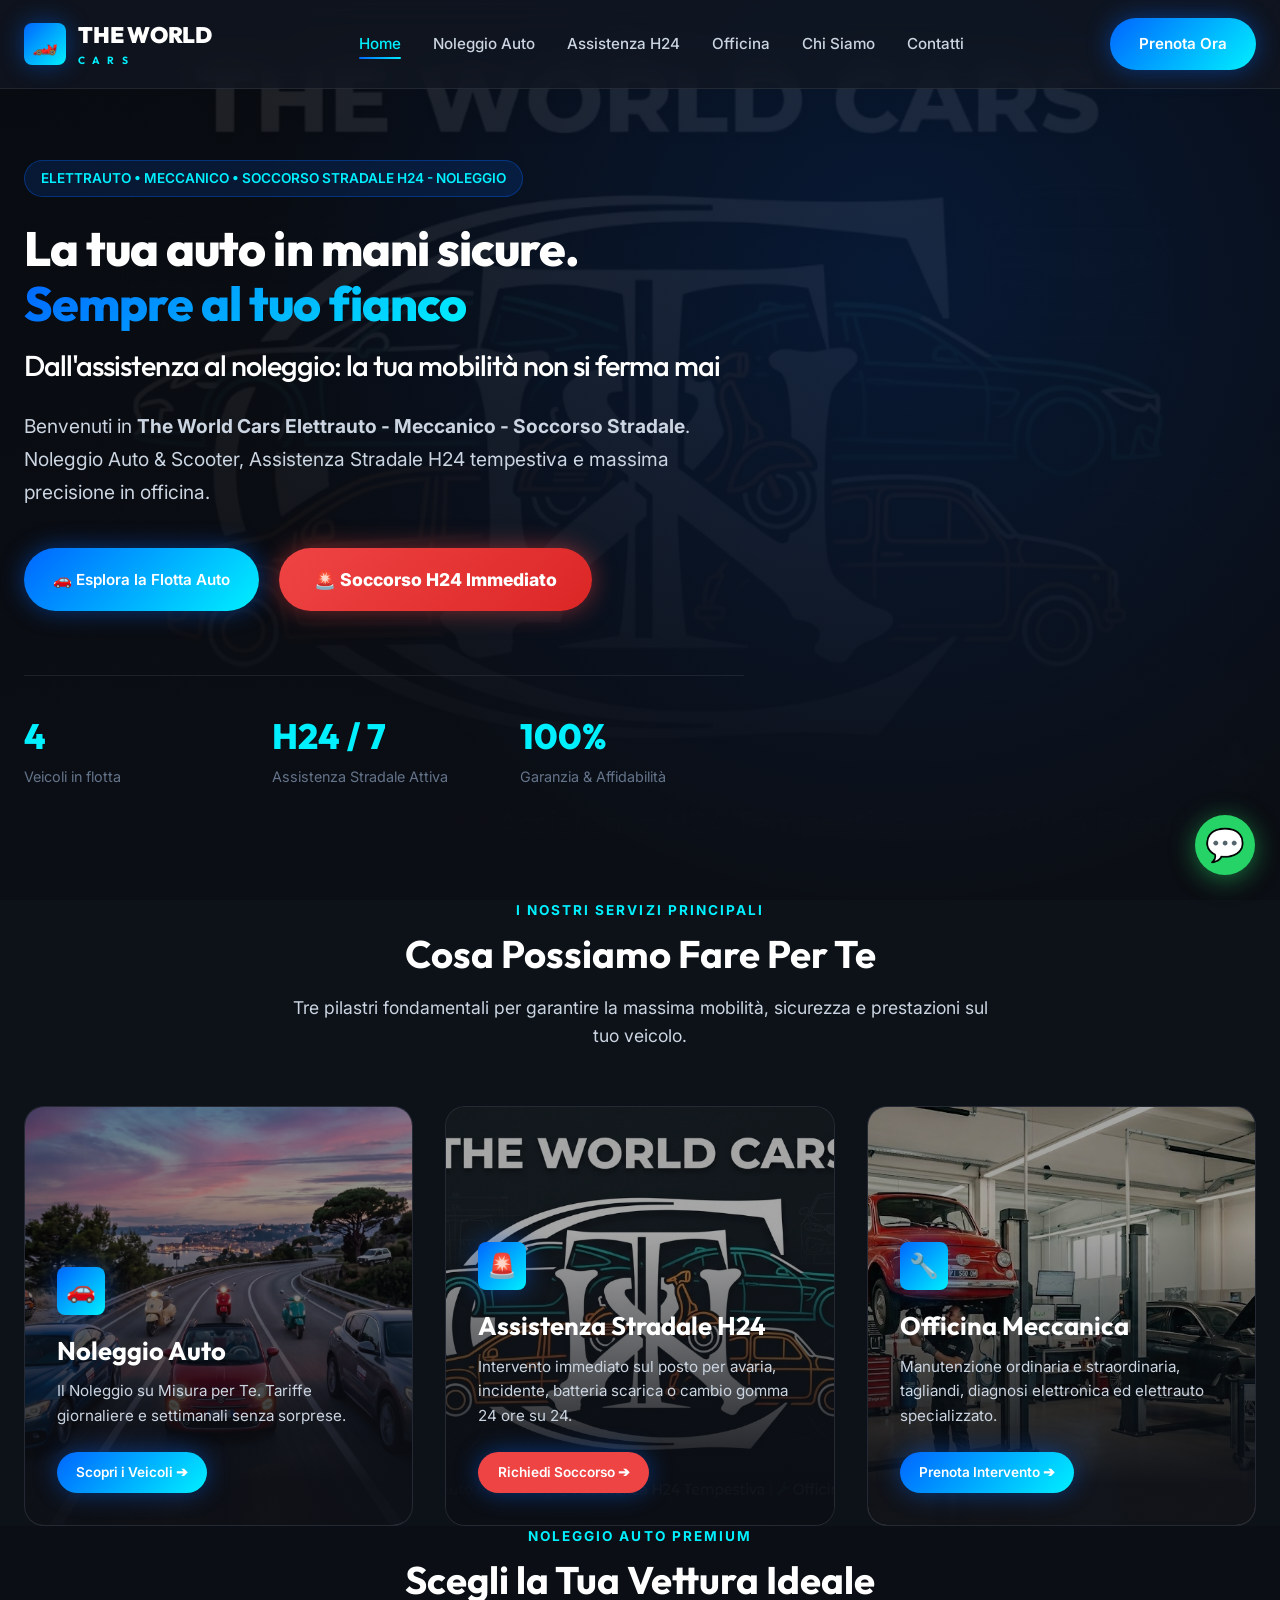
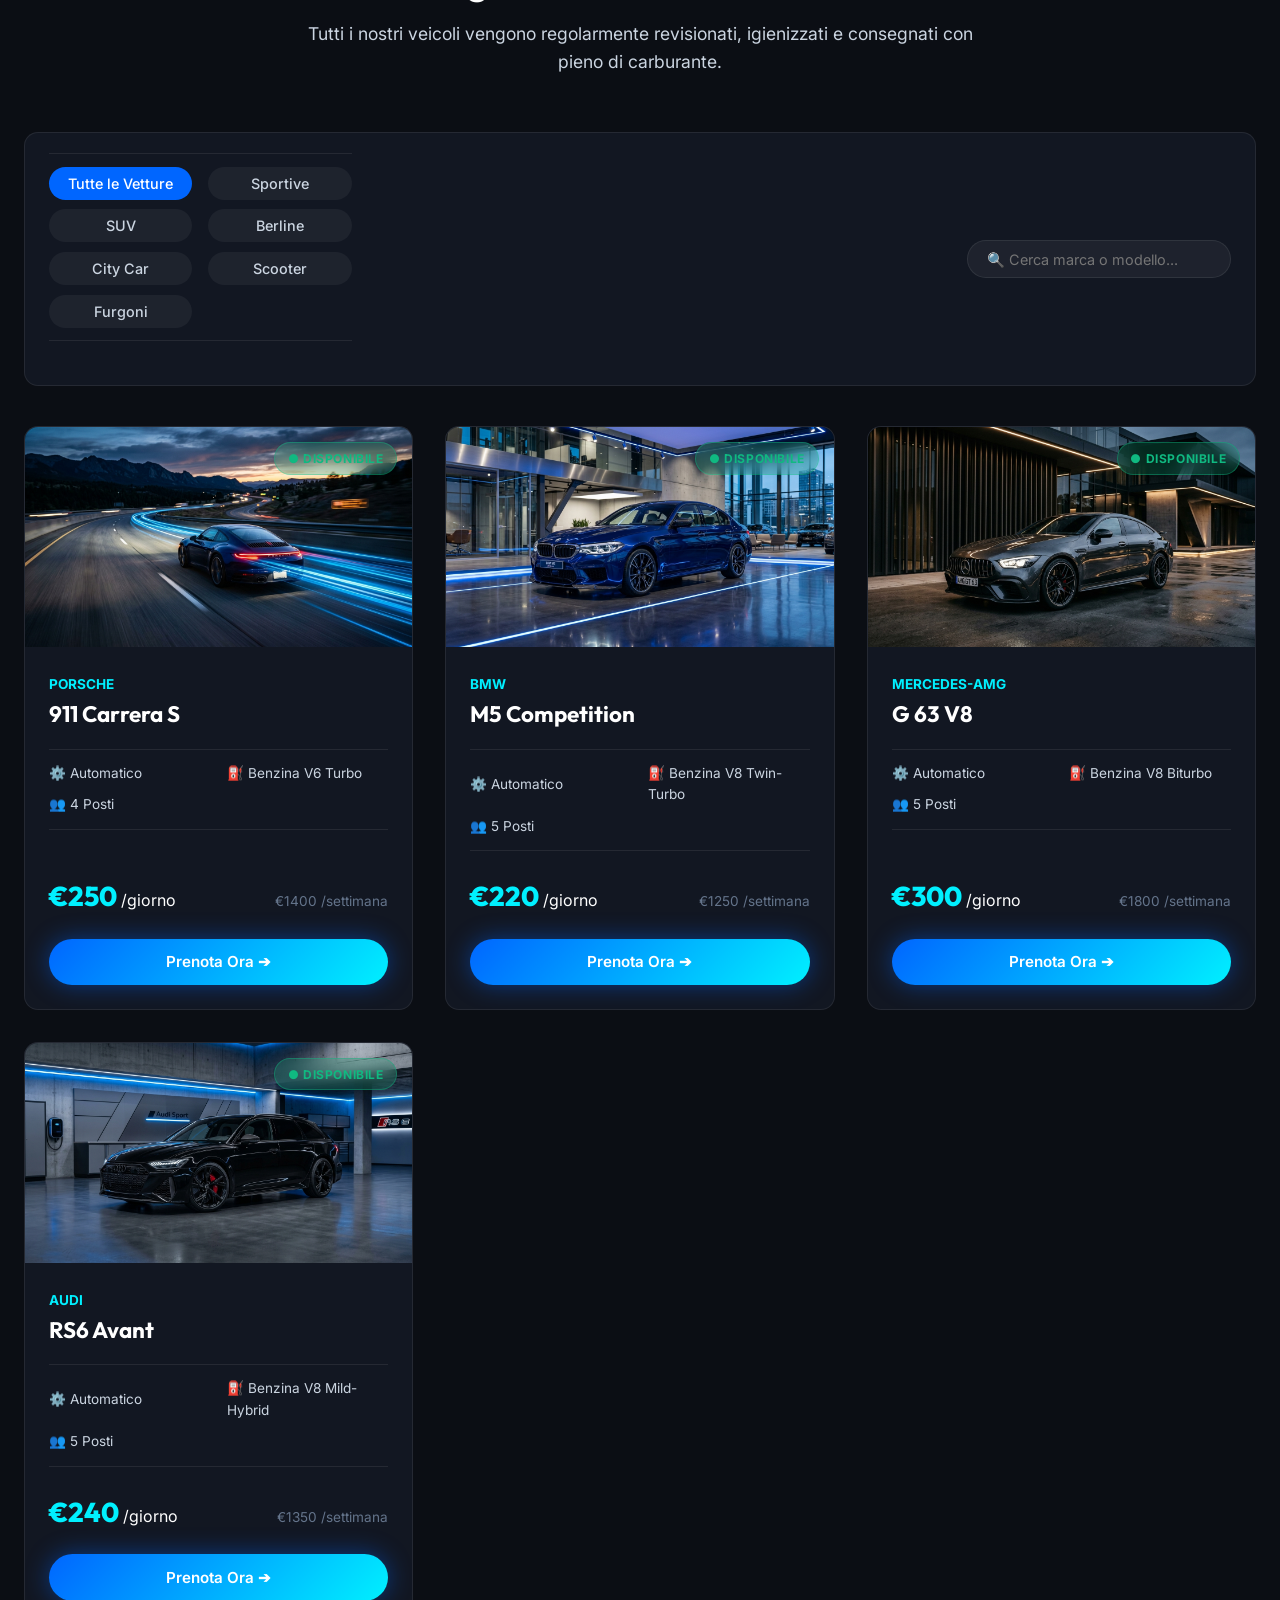
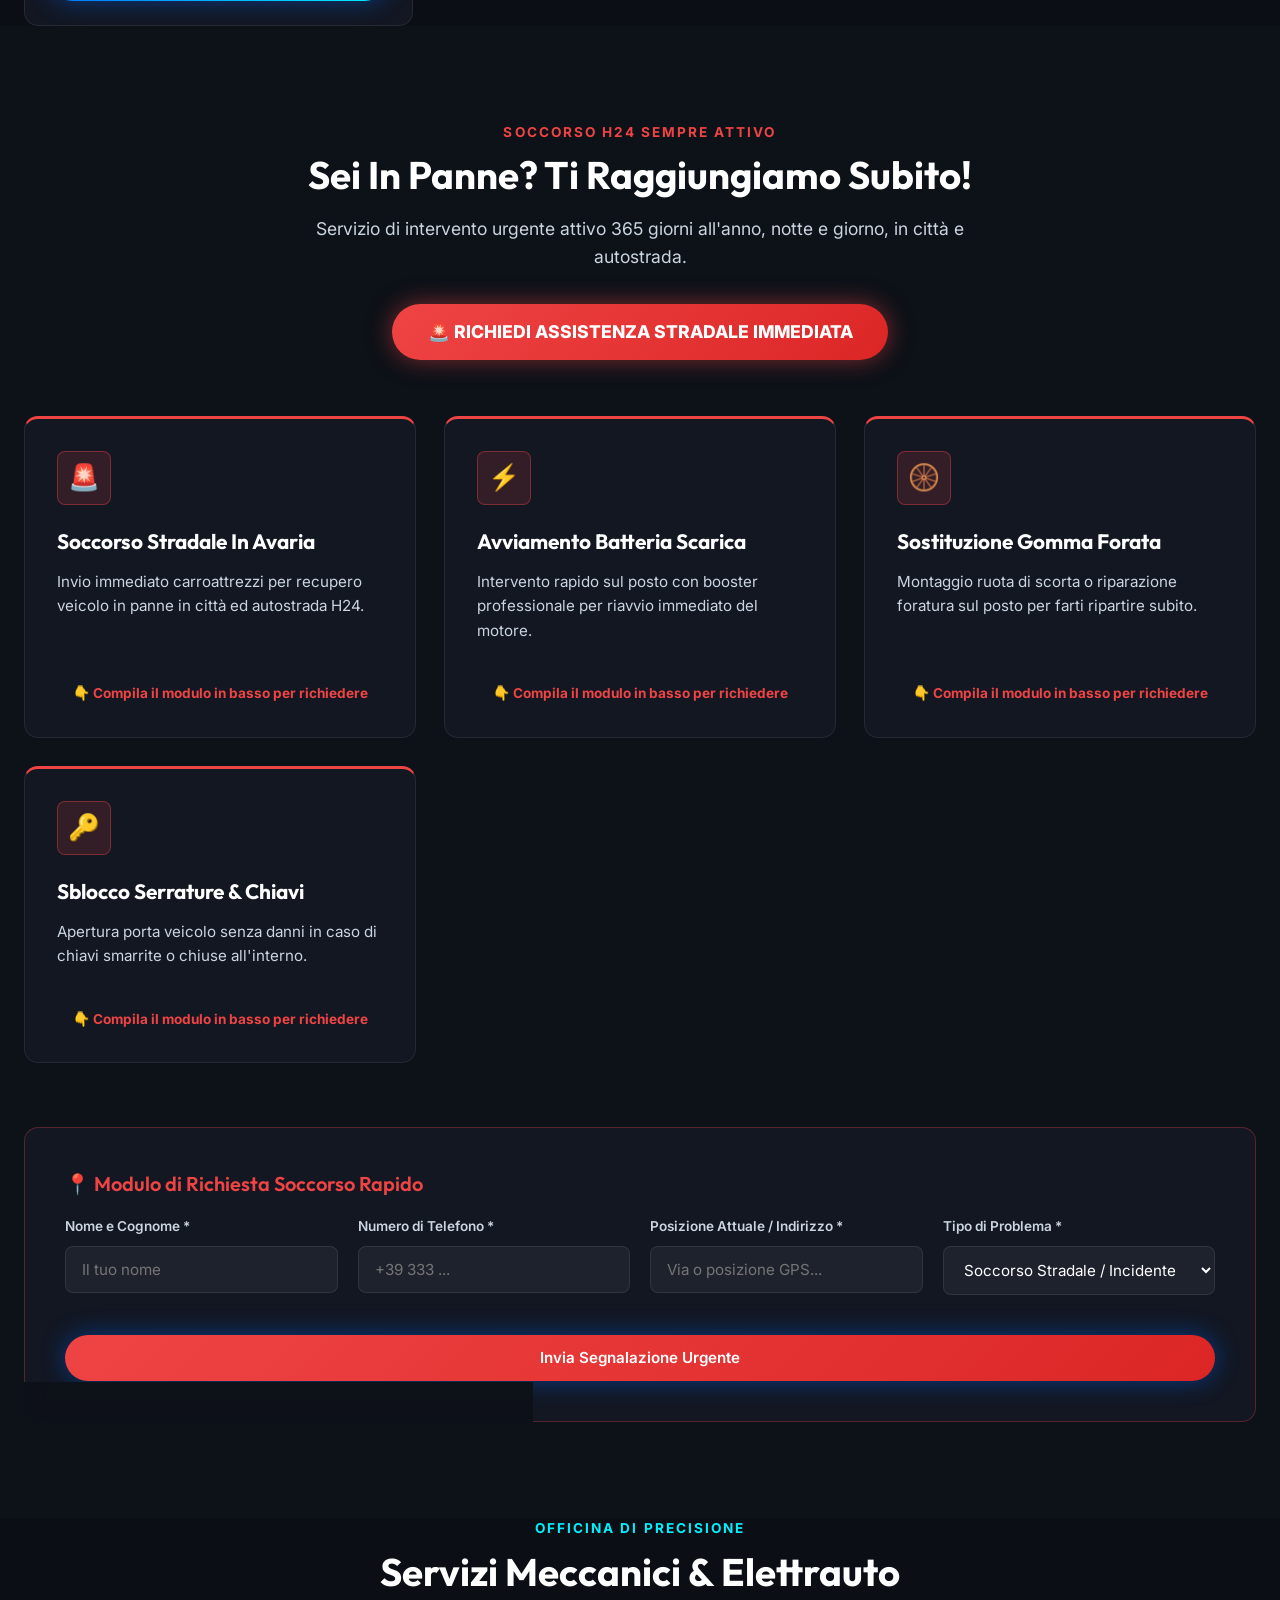
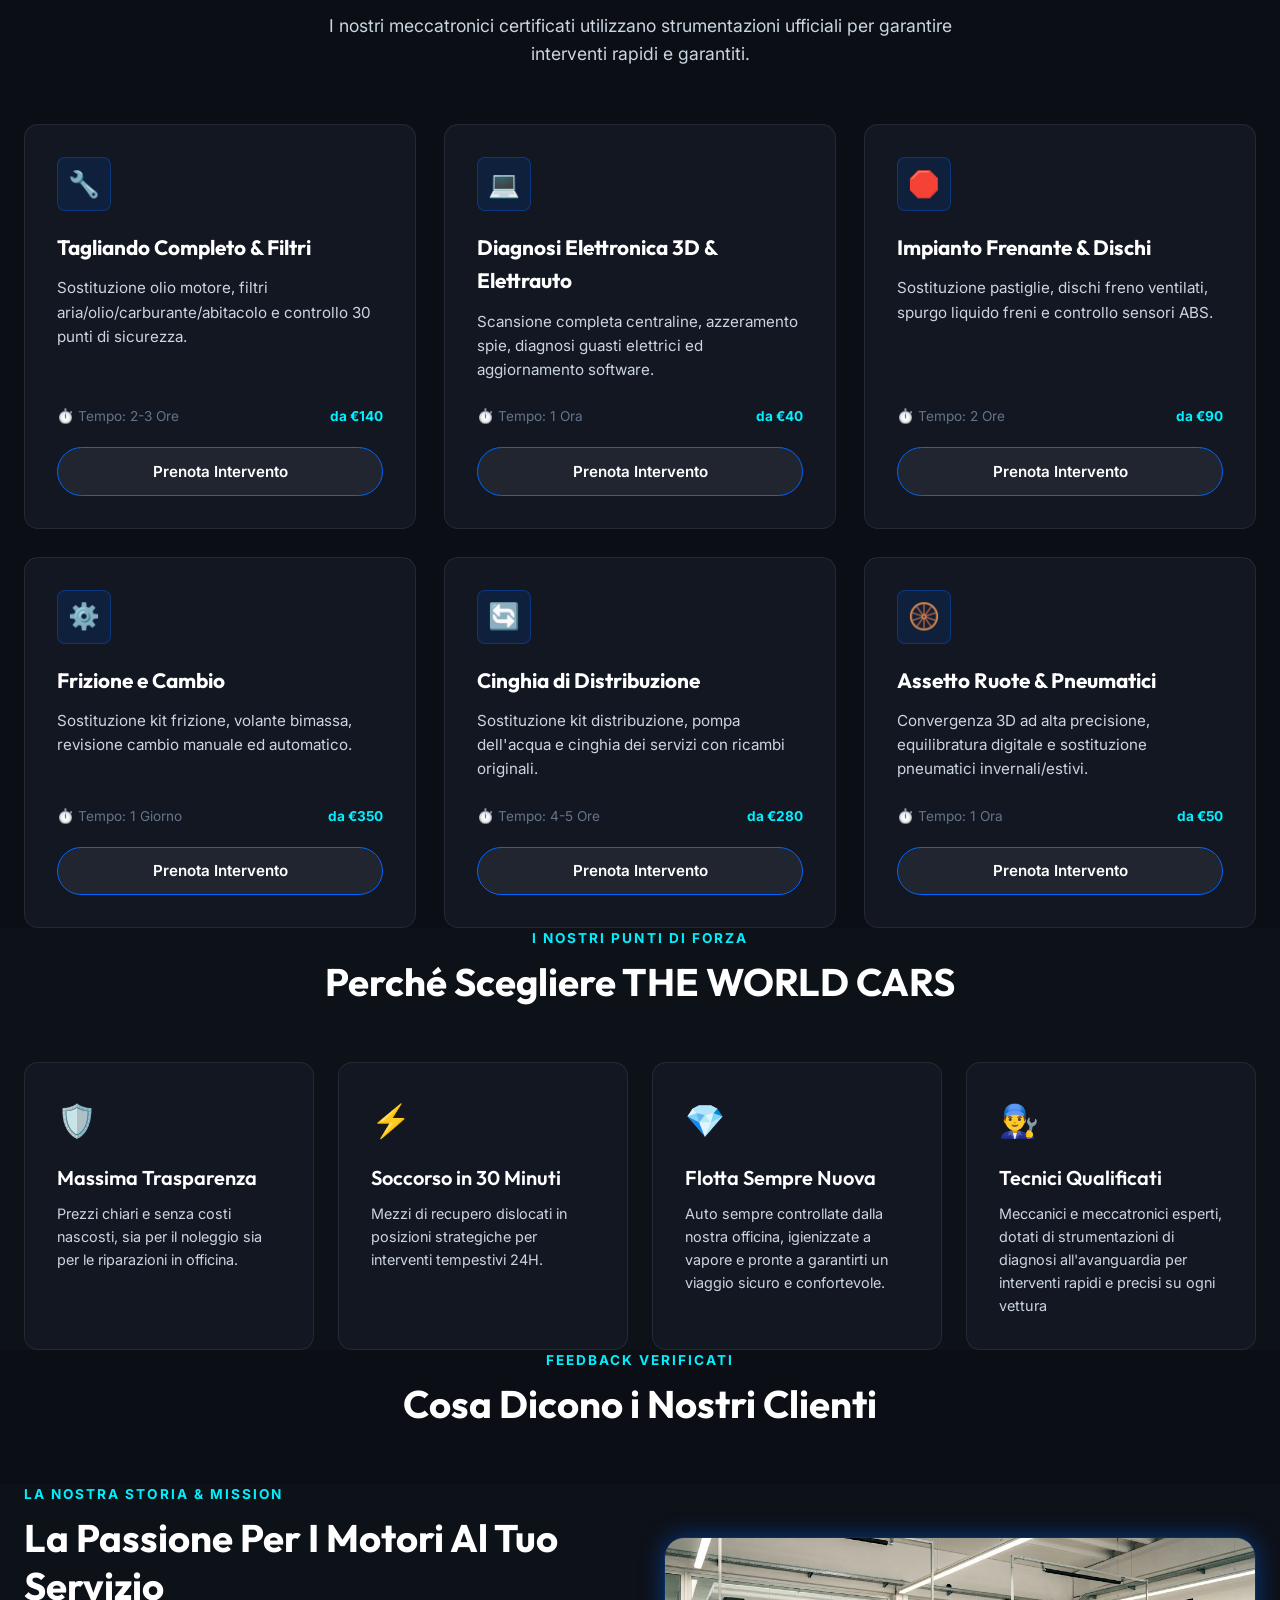
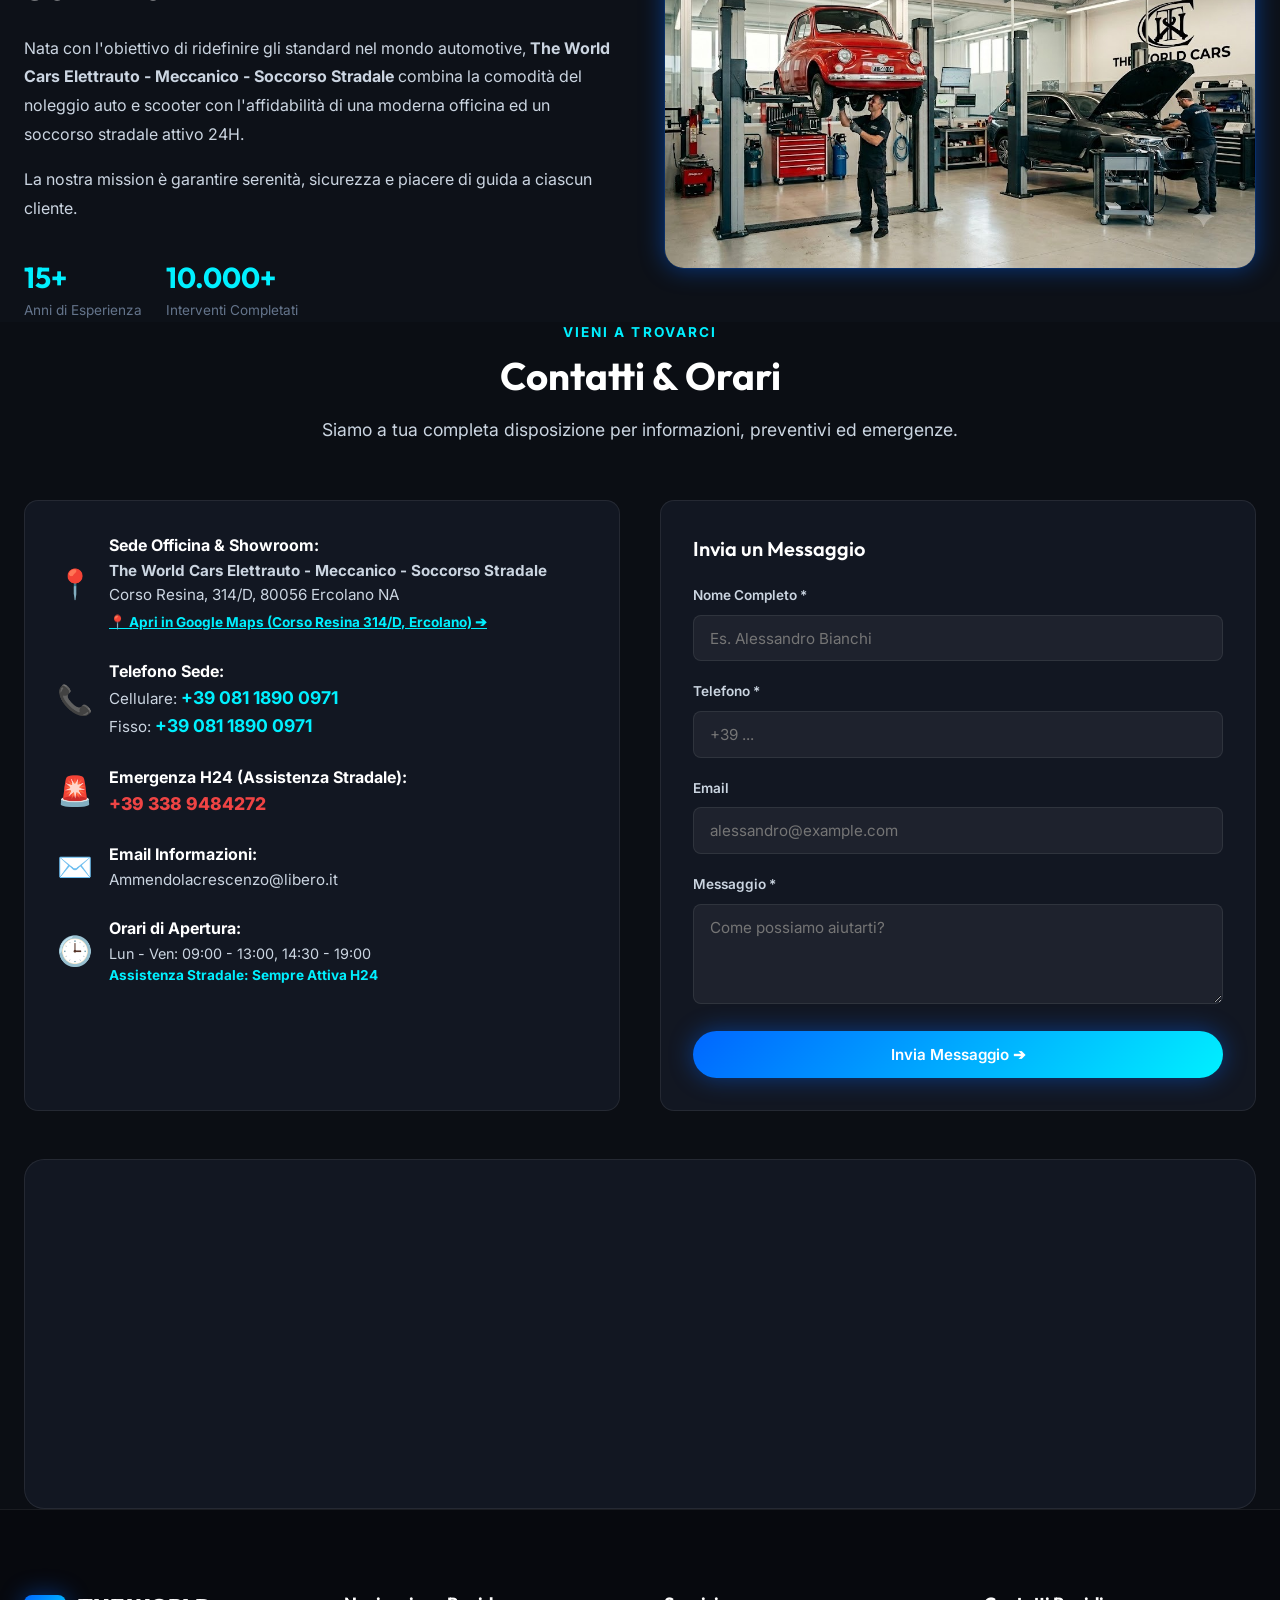
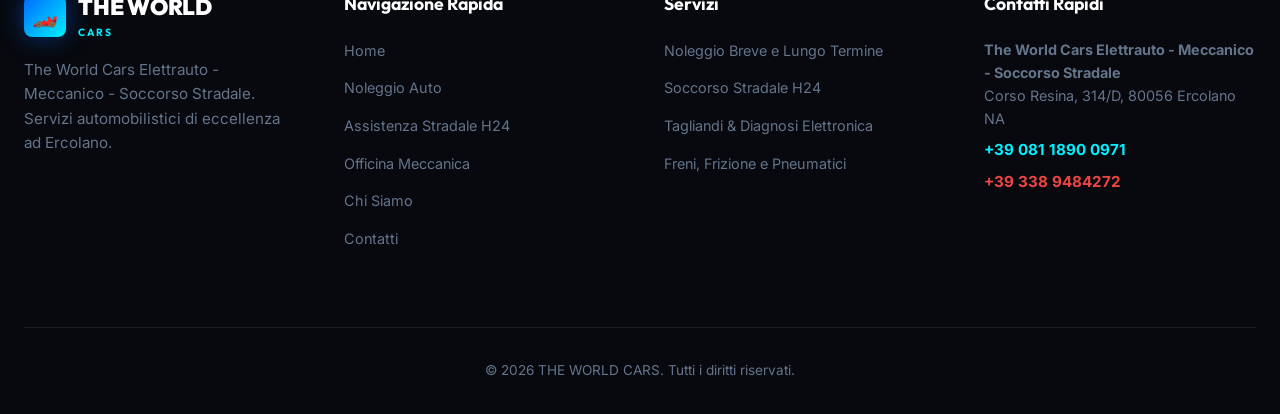
==== commit 788c0547: "v11" ====
--- a/the-world-cars/index.html
+++ b/the-world-cars/index.html
@@ -283,9 +283,9 @@
       <h2 class="heading-md">Cosa Dicono i Nostri Clienti</h2>
     </div>
 
-    <div id="reviews-grid-container" style="display: grid; grid-template-columns: repeat(auto-fit, minmax(300px, 1fr)); gap: 2rem;">
-      <!-- Rendered by app.js -->
-    </div>
+    <!-- Elfsight Google Reviews Widget -->
+    <script src="https://elfsightcdn.com/platform.js" async></script>
+    <div class="elfsight-app-f3b09745-3f94-42af-8084-b900a7ebbb3a" data-elfsight-app-lazy></div>
   </section>
 
   <!-- CHI SIAMO SECTION -->
